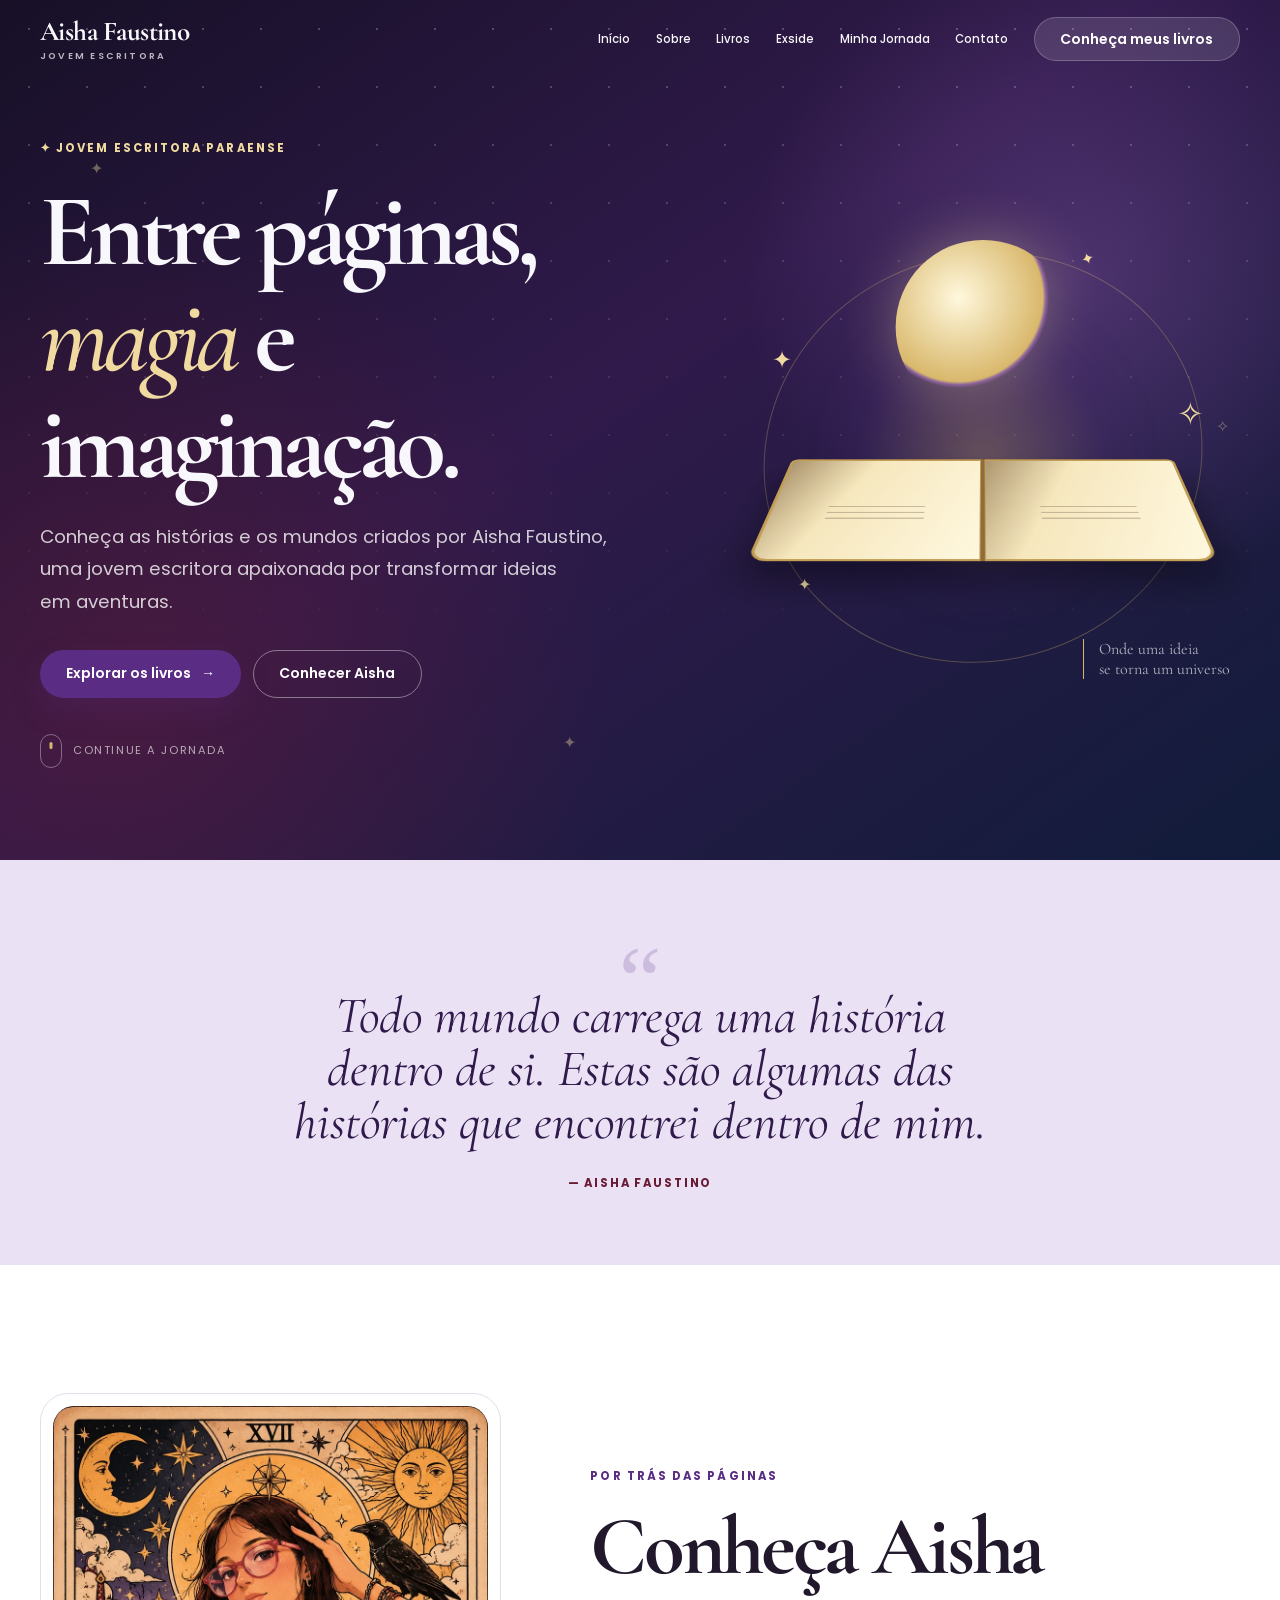
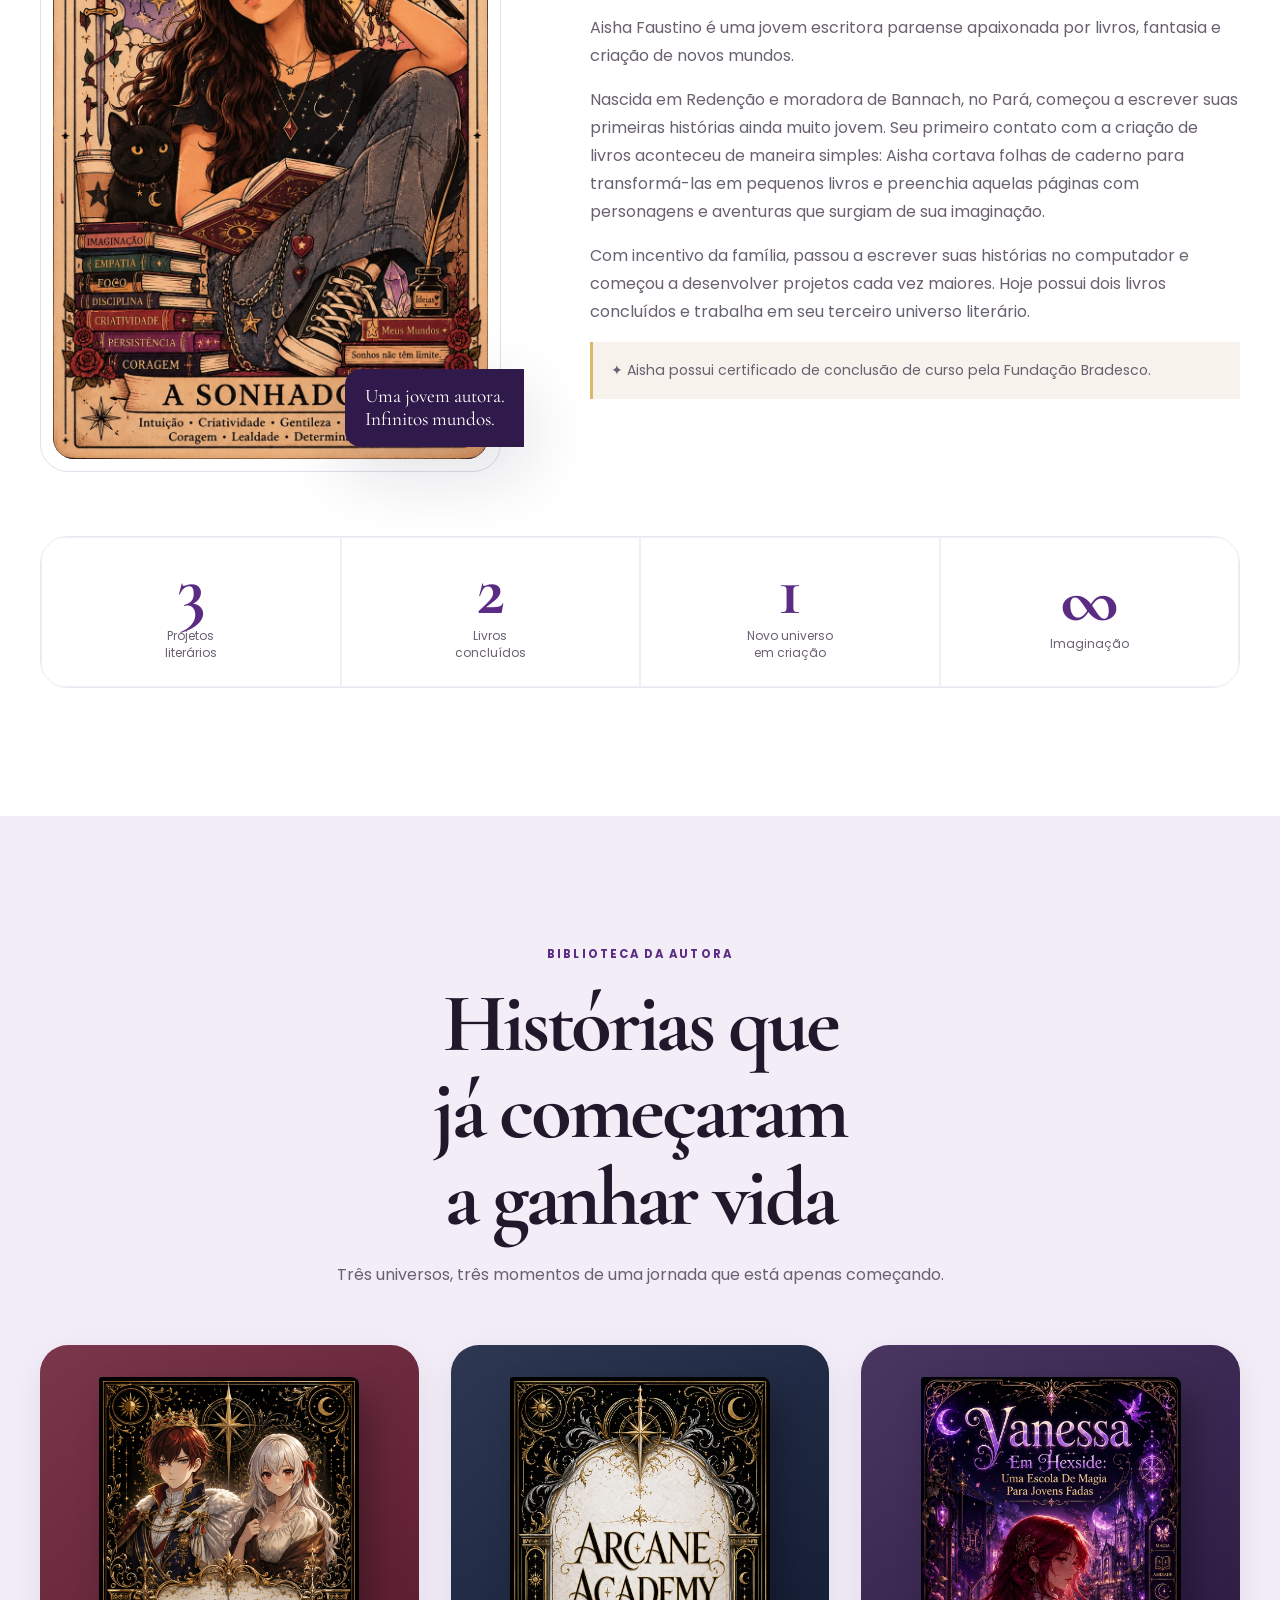
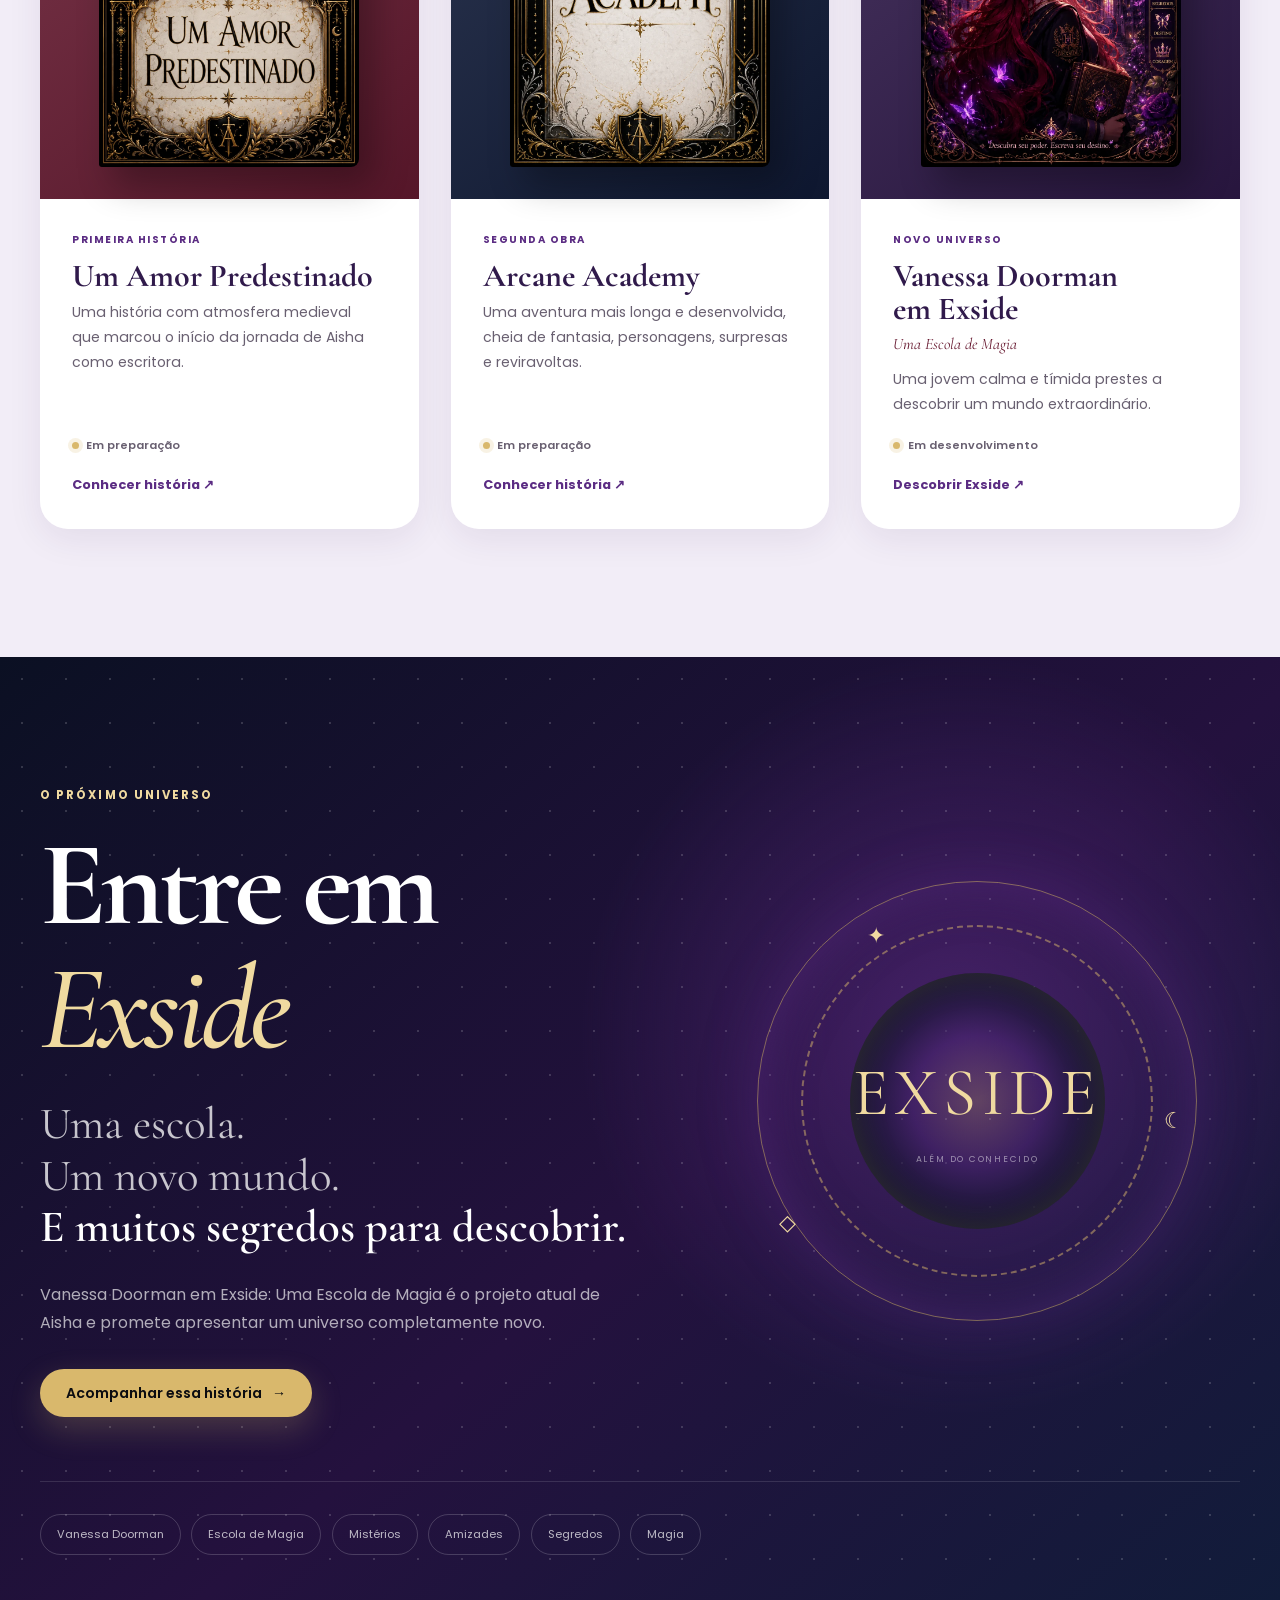
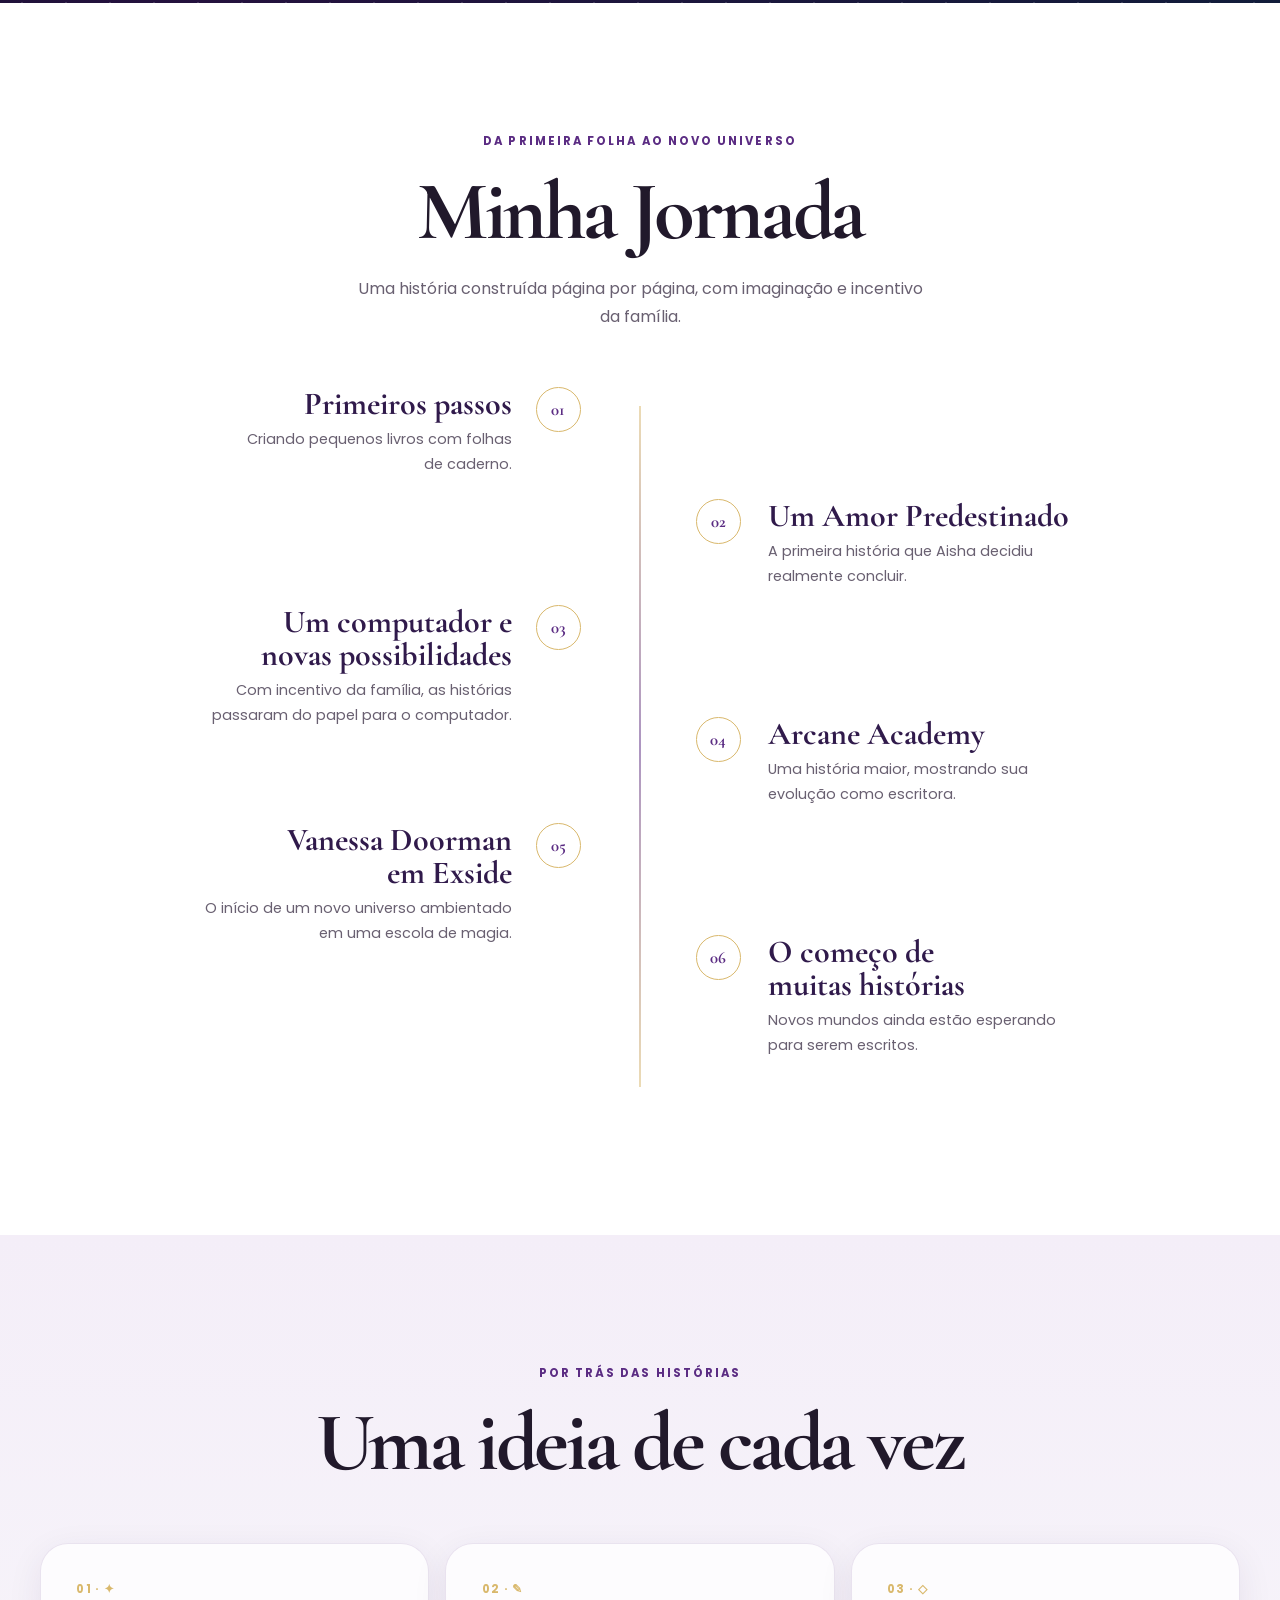
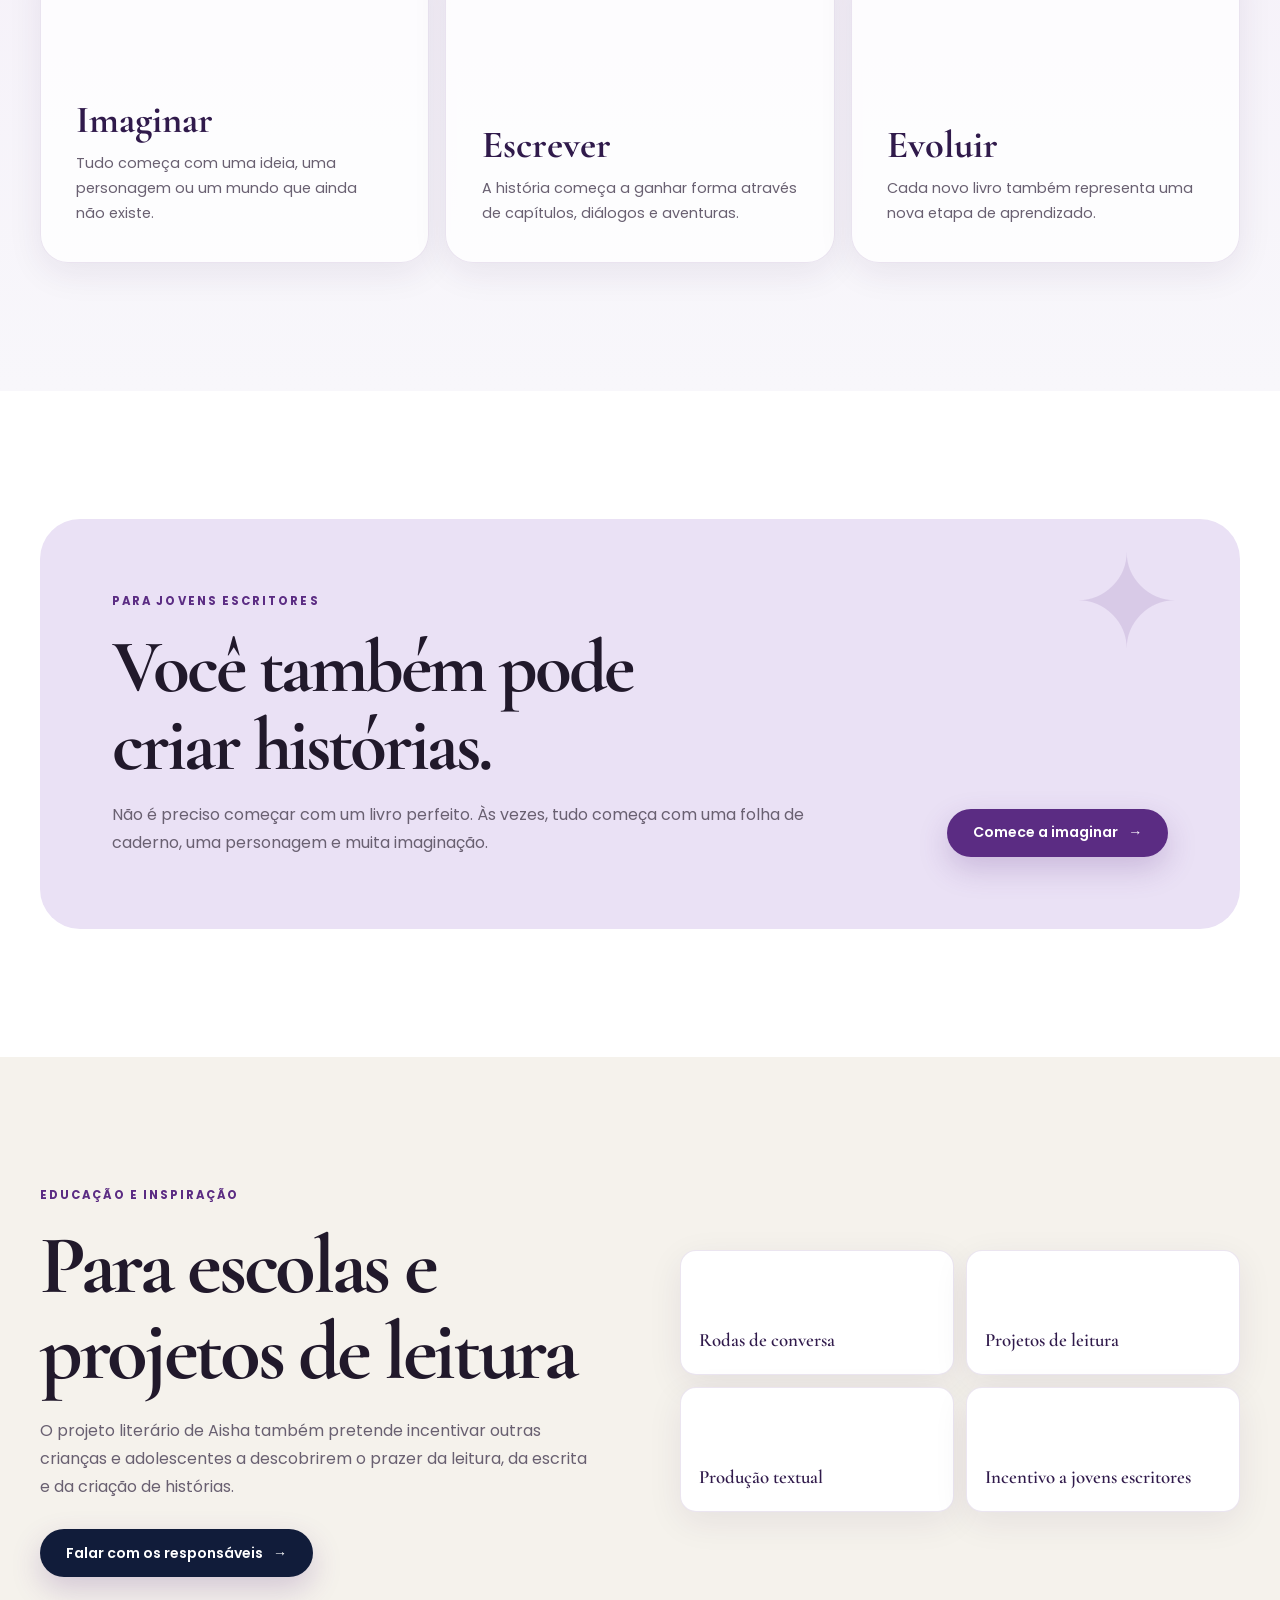
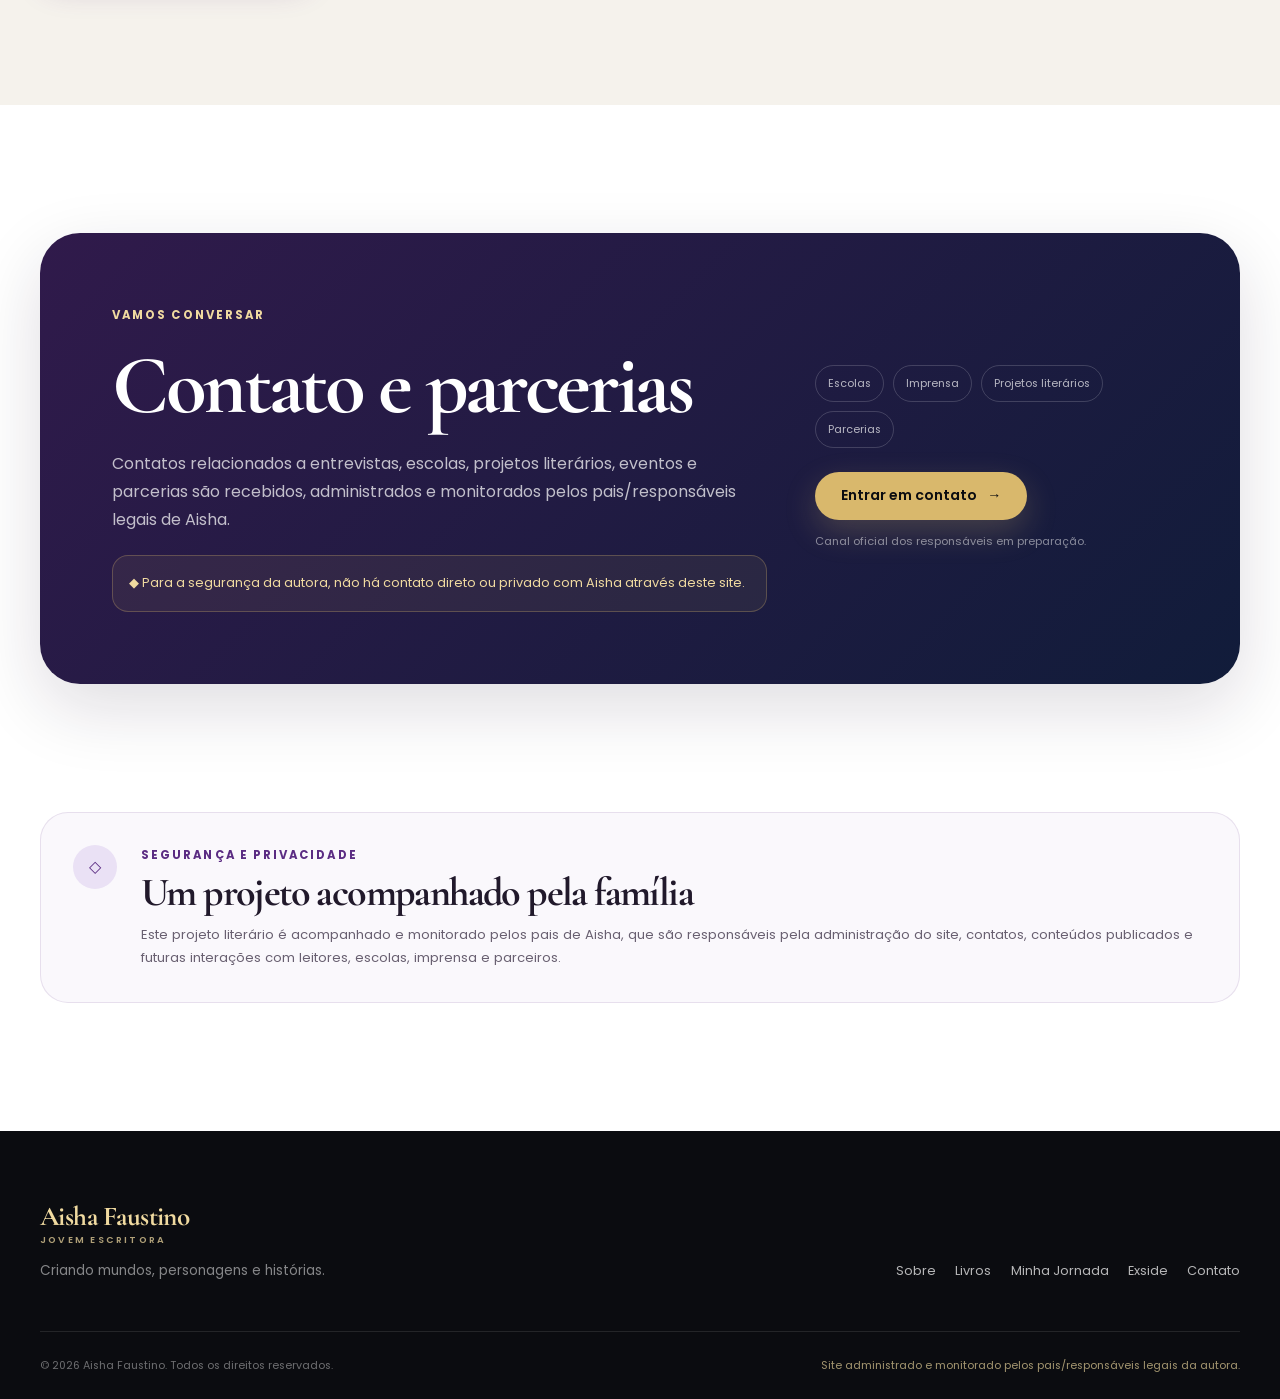
==== index.html @ cf1069e5 "site da Aisha" ====
<!doctype html>
<html lang="pt-BR">
<head>
  <meta charset="utf-8">
  <meta name="viewport" content="width=device-width, initial-scale=1">
  <title>Aisha Faustino | Jovem Escritora</title>
  <meta name="description" content="Conheça Aisha Faustino, jovem escritora paraense apaixonada por fantasia, literatura e criação de novos mundos.">
  <meta name="author" content="Aisha Faustino">
  <meta name="robots" content="index, follow">
  <meta name="theme-color" content="#301A4B">
  <link rel="icon" href="assets/icons/favicon.svg" type="image/svg+xml">
  <meta property="og:type" content="website">
  <meta property="og:locale" content="pt_BR">
  <meta property="og:title" content="Aisha Faustino | Jovem Escritora">
  <meta property="og:description" content="Entre páginas, magia e imaginação. Conheça os mundos criados por Aisha Faustino.">
  <!-- TODO: adicionar og:url, og:image e canonical após definir o domínio oficial. -->
  <meta name="twitter:card" content="summary_large_image">
  <meta name="twitter:title" content="Aisha Faustino | Jovem Escritora">
  <meta name="twitter:description" content="Entre páginas, magia e imaginação.">
  <link rel="manifest" href="manifest.webmanifest">
  <link rel="preconnect" href="https://fonts.googleapis.com">
  <link rel="preconnect" href="https://fonts.gstatic.com" crossorigin>
  <link href="https://fonts.googleapis.com/css2?family=Cormorant+Garamond:wght@500;600;700&family=Poppins:wght@400;500;600;700&display=swap" rel="stylesheet">
  <link rel="stylesheet" href="assets/css/reset.css">
  <link rel="stylesheet" href="assets/css/variables.css">
  <link rel="stylesheet" href="assets/css/main.css">
  <link rel="stylesheet" href="assets/css/animations.css">
  <link rel="stylesheet" href="assets/css/responsive.css">
  <script src="assets/js/navigation.js" defer></script>
  <script src="assets/js/animations.js" defer></script>
  <script src="assets/js/modal.js" defer></script>
  <script src="assets/js/main.js" defer></script>
</head>
<body>
  <a class="skip-link" href="#conteudo">Pular para o conteúdo</a>

  <header class="site-header" data-header>
    <div class="container site-header__inner">
      <a class="brand" href="#inicio" aria-label="Aisha Faustino — página inicial">
        <span class="brand__name">Aisha Faustino</span>
        <span class="brand__role">Jovem Escritora</span>
      </a>

      <button class="menu-toggle" type="button" aria-label="Abrir menu" aria-expanded="false" aria-controls="menu-principal" data-menu-toggle>
        <span></span><span></span><span></span>
      </button>

      <nav class="site-nav" id="menu-principal" aria-label="Navegação principal" data-nav>
        <a href="#inicio">Início</a>
        <a href="#sobre">Sobre</a>
        <a href="#livros">Livros</a>
        <a href="#exside">Exside</a>
        <a href="#jornada">Minha Jornada</a>
        <a href="#contato">Contato</a>
        <a class="button button--small" href="#livros">Conheça meus livros</a>
      </nav>
    </div>
  </header>

  <main id="conteudo">
    <section class="hero" id="inicio" aria-labelledby="hero-title">
      <div class="hero__decor" aria-hidden="true">
        <span class="spark spark--1">✦</span><span class="spark spark--2">✧</span><span class="spark spark--3">✦</span>
      </div>
      <div class="container hero__grid">
        <div class="hero__content reveal">
          <p class="eyebrow"><span aria-hidden="true">✦</span> Jovem Escritora Paraense</p>
          <h1 id="hero-title">Entre páginas,<br><em>magia</em> e imaginação.</h1>
          <p class="hero__lead">Conheça as histórias e os mundos criados por Aisha Faustino, uma jovem escritora apaixonada por transformar ideias em aventuras.</p>
          <div class="hero__actions">
            <a class="button" href="#livros">Explorar os livros <span aria-hidden="true">→</span></a>
            <a class="button button--ghost" href="#sobre">Conhecer Aisha</a>
          </div>
          <a class="scroll-cue" href="#citacao"><span aria-hidden="true"></span> Continue a jornada</a>
        </div>

        <div class="hero-art reveal" aria-label="Ilustração conceitual de um livro mágico aberto sob uma lua">
          <div class="hero-art__orbit" aria-hidden="true"></div>
          <div class="hero-art__moon" aria-hidden="true"></div>
          <div class="magic-book" aria-hidden="true">
            <div class="magic-book__page magic-book__page--left"><span></span><span></span><span></span></div>
            <div class="magic-book__spine"></div>
            <div class="magic-book__page magic-book__page--right"><span></span><span></span><span></span></div>
          </div>
          <span class="hero-art__star hero-art__star--1" aria-hidden="true">✦</span>
          <span class="hero-art__star hero-art__star--2" aria-hidden="true">✧</span>
          <span class="hero-art__star hero-art__star--3" aria-hidden="true">✦</span>
          <p class="hero-art__note">Onde uma ideia<br>se torna um universo</p>
        </div>
      </div>
    </section>

    <section class="quote-section" id="citacao" aria-label="Citação de Aisha Faustino">
      <div class="container quote reveal">
        <span class="quote__mark" aria-hidden="true">“</span>
        <blockquote>Todo mundo carrega uma história dentro de si. Estas são algumas das histórias que encontrei dentro de mim.</blockquote>
        <p>— Aisha Faustino</p>
      </div>
    </section>

    <section class="section about" id="sobre" aria-labelledby="about-title">
      <div class="container about__grid">
        <div class="about__visual reveal">
          <!-- Imagem artística fornecida pela família; substituir apenas por material oficial autorizado. -->
          <img src="assets/images/aisha-sonhadora.webp" width="900" height="1350" alt="Ilustração artística de Aisha lendo entre livros, estrelas e símbolos de imaginação" loading="lazy">
          <span class="about__caption">Uma jovem autora.<br>Infinitos mundos.</span>
        </div>
        <div class="about__content reveal">
          <p class="section-kicker">Por trás das páginas</p>
          <h2 id="about-title">Conheça Aisha</h2>
          <p>Aisha Faustino é uma jovem escritora paraense apaixonada por livros, fantasia e criação de novos mundos.</p>
          <p>Nascida em Redenção e moradora de Bannach, no Pará, começou a escrever suas primeiras histórias ainda muito jovem. Seu primeiro contato com a criação de livros aconteceu de maneira simples: Aisha cortava folhas de caderno para transformá-las em pequenos livros e preenchia aquelas páginas com personagens e aventuras que surgiam de sua imaginação.</p>
          <p>Com incentivo da família, passou a escrever suas histórias no computador e começou a desenvolver projetos cada vez maiores. Hoje possui dois livros concluídos e trabalha em seu terceiro universo literário.</p>
          <p class="certificate-note"><span aria-hidden="true">✦</span> Aisha possui certificado de conclusão de curso pela Fundação Bradesco.</p>
        </div>
      </div>
      <div class="container stats" aria-label="Números da trajetória de Aisha">
        <article class="stat reveal"><strong>3</strong><span>Projetos<br>literários</span></article>
        <article class="stat reveal"><strong>2</strong><span>Livros<br>concluídos</span></article>
        <article class="stat reveal"><strong>1</strong><span>Novo universo<br>em criação</span></article>
        <article class="stat reveal"><strong>∞</strong><span>Imaginação</span></article>
      </div>
    </section>

    <section class="section books" id="livros" aria-labelledby="books-title">
      <div class="container">
        <div class="section-heading reveal">
          <p class="section-kicker">Biblioteca da autora</p>
          <h2 id="books-title">Histórias que já começaram<br>a ganhar vida</h2>
          <p>Três universos, três momentos de uma jornada que está apenas começando.</p>
        </div>
        <div class="books__grid">
          <article class="book-card book-card--wine reveal">
            <button class="book-card__button" type="button" data-modal-open="book-01" aria-label="Conhecer Um Amor Predestinado">
              <div class="book-card__cover"><img src="assets/images/book-01.webp" width="900" height="1350" alt="Capa ilustrada em preto e dourado de Um Amor Predestinado" loading="lazy"></div>
              <div class="book-card__content">
                <span class="tag">Primeira história</span>
                <h3>Um Amor Predestinado</h3>
                <p>Uma história com atmosfera medieval que marcou o início da jornada de Aisha como escritora.</p>
                <span class="status"><i></i> Em preparação</span>
                <span class="text-link">Conhecer história <span aria-hidden="true">↗</span></span>
              </div>
            </button>
          </article>

          <article class="book-card book-card--navy reveal">
            <button class="book-card__button" type="button" data-modal-open="book-02" aria-label="Conhecer Arcane Academy">
              <div class="book-card__cover"><img src="assets/images/book-02.webp" width="899" height="1350" alt="Capa ornamentada em preto, branco e dourado de Arcane Academy" loading="lazy"></div>
              <div class="book-card__content">
                <span class="tag">Segunda obra</span>
                <h3>Arcane Academy</h3>
                <p>Uma aventura mais longa e desenvolvida, cheia de fantasia, personagens, surpresas e reviravoltas.</p>
                <span class="status"><i></i> Em preparação</span>
                <span class="text-link">Conhecer história <span aria-hidden="true">↗</span></span>
              </div>
            </button>
          </article>

          <article class="book-card book-card--purple reveal">
            <button class="book-card__button" type="button" data-modal-open="book-03" aria-label="Descobrir Vanessa Doorman em Exside">
              <div class="book-card__cover"><img src="assets/images/book-03.webp" width="900" height="1350" alt="Arte conceitual roxa e dourada do universo de Vanessa em Exside" loading="lazy"></div>
              <div class="book-card__content">
                <span class="tag">Novo universo</span>
                <h3>Vanessa Doorman em Exside</h3>
                <small>Uma Escola de Magia</small>
                <p>Uma jovem calma e tímida prestes a descobrir um mundo extraordinário.</p>
                <span class="status"><i></i> Em desenvolvimento</span>
                <span class="text-link">Descobrir Exside <span aria-hidden="true">↗</span></span>
              </div>
            </button>
          </article>
        </div>
      </div>
    </section>

    <section class="exside" id="exside" aria-labelledby="exside-title">
      <div class="exside__stars" aria-hidden="true"></div>
      <div class="container exside__grid">
        <div class="exside__content reveal">
          <p class="section-kicker section-kicker--light">O próximo universo</p>
          <h2 id="exside-title">Entre em <em>Exside</em></h2>
          <p class="exside__statement">Uma escola.<br>Um novo mundo.<br><strong>E muitos segredos para descobrir.</strong></p>
          <p>Vanessa Doorman em Exside: Uma Escola de Magia é o projeto atual de Aisha e promete apresentar um universo completamente novo.</p>
          <button class="button button--gold" type="button" data-modal-open="exside">Acompanhar essa história <span aria-hidden="true">→</span></button>
        </div>
        <div class="exside__portal reveal" aria-hidden="true">
          <div class="portal-ring portal-ring--outer"></div>
          <div class="portal-ring portal-ring--middle"></div>
          <div class="portal-core"><span>EXSIDE</span><small>além do conhecido</small></div>
          <span class="portal-symbol portal-symbol--1">✦</span><span class="portal-symbol portal-symbol--2">☾</span><span class="portal-symbol portal-symbol--3">◇</span>
        </div>
      </div>
      <div class="container exside__traits" aria-label="Elementos do universo Exside">
        <span>Vanessa Doorman</span><span>Escola de Magia</span><span>Mistérios</span><span>Amizades</span><span>Segredos</span><span>Magia</span>
      </div>
    </section>

    <section class="section journey" id="jornada" aria-labelledby="journey-title">
      <div class="container">
        <div class="section-heading reveal">
          <p class="section-kicker">Da primeira folha ao novo universo</p>
          <h2 id="journey-title">Minha Jornada</h2>
          <p>Uma história construída página por página, com imaginação e incentivo da família.</p>
        </div>
        <ol class="timeline">
          <li class="timeline__item reveal"><span class="timeline__number">01</span><div><h3>Primeiros passos</h3><p>Criando pequenos livros com folhas de caderno.</p></div></li>
          <li class="timeline__item reveal"><span class="timeline__number">02</span><div><h3>Um Amor Predestinado</h3><p>A primeira história que Aisha decidiu realmente concluir.</p></div></li>
          <li class="timeline__item reveal"><span class="timeline__number">03</span><div><h3>Um computador e novas possibilidades</h3><p>Com incentivo da família, as histórias passaram do papel para o computador.</p></div></li>
          <li class="timeline__item reveal"><span class="timeline__number">04</span><div><h3>Arcane Academy</h3><p>Uma história maior, mostrando sua evolução como escritora.</p></div></li>
          <li class="timeline__item reveal"><span class="timeline__number">05</span><div><h3>Vanessa Doorman em Exside</h3><p>O início de um novo universo ambientado em uma escola de magia.</p></div></li>
          <li class="timeline__item reveal"><span class="timeline__number">06</span><div><h3>O começo de muitas histórias</h3><p>Novos mundos ainda estão esperando para serem escritos.</p></div></li>
        </ol>
      </div>
    </section>

    <section class="section process" aria-labelledby="process-title">
      <div class="container">
        <div class="section-heading reveal"><p class="section-kicker">Por trás das histórias</p><h2 id="process-title">Uma ideia de cada vez</h2></div>
        <div class="process__grid">
          <article class="process-card reveal"><span aria-hidden="true">01 · ✦</span><h3>Imaginar</h3><p>Tudo começa com uma ideia, uma personagem ou um mundo que ainda não existe.</p></article>
          <article class="process-card reveal"><span aria-hidden="true">02 · ✎</span><h3>Escrever</h3><p>A história começa a ganhar forma através de capítulos, diálogos e aventuras.</p></article>
          <article class="process-card reveal"><span aria-hidden="true">03 · ◇</span><h3>Evoluir</h3><p>Cada novo livro também representa uma nova etapa de aprendizado.</p></article>
        </div>
      </div>
    </section>

    <section class="section young-writers" aria-labelledby="writers-title">
      <div class="container young-writers__panel reveal">
        <div><p class="section-kicker">Para jovens escritores</p><h2 id="writers-title">Você também pode criar histórias.</h2><p>Não é preciso começar com um livro perfeito. Às vezes, tudo começa com uma folha de caderno, uma personagem e muita imaginação.</p></div>
        <button class="button" type="button" data-modal-open="writing">Comece a imaginar <span aria-hidden="true">→</span></button>
      </div>
    </section>

    <section class="section schools" aria-labelledby="schools-title">
      <div class="container schools__grid">
        <div class="schools__content reveal">
          <p class="section-kicker">Educação e inspiração</p>
          <h2 id="schools-title">Para escolas e projetos de leitura</h2>
          <p>O projeto literário de Aisha também pretende incentivar outras crianças e adolescentes a descobrirem o prazer da leitura, da escrita e da criação de histórias.</p>
          <a class="button button--dark" href="#contato">Falar com os responsáveis <span aria-hidden="true">→</span></a>
        </div>
        <div class="schools__cards reveal">
          <span>Rodas de conversa</span><span>Projetos de leitura</span><span>Produção textual</span><span>Incentivo a jovens escritores</span>
        </div>
      </div>
    </section>

    <section class="section contact" id="contato" aria-labelledby="contact-title">
      <div class="container contact__panel reveal">
        <div class="contact__intro">
          <p class="section-kicker section-kicker--light">Vamos conversar</p>
          <h2 id="contact-title">Contato e parcerias</h2>
          <p>Contatos relacionados a entrevistas, escolas, projetos literários, eventos e parcerias são recebidos, administrados e monitorados pelos pais/responsáveis legais de Aisha.</p>
          <p class="safety-note"><span aria-hidden="true">◆</span> Para a segurança da autora, não há contato direto ou privado com Aisha através deste site.</p>
        </div>
        <div class="contact__actions">
          <div class="contact__types" aria-label="Tipos de contato"><span>Escolas</span><span>Imprensa</span><span>Projetos literários</span><span>Parcerias</span></div>
          <!-- TODO: inserir contato oficial dos responsáveis. -->
          <button class="button button--gold" type="button" data-modal-open="contact">Entrar em contato <span aria-hidden="true">→</span></button>
          <small>Canal oficial dos responsáveis em preparação.</small>
        </div>
      </div>
    </section>

    <section class="parental-notice" aria-labelledby="privacy-title">
      <div class="container parental-notice__inner reveal">
        <span class="parental-notice__icon" aria-hidden="true">◇</span>
        <div><p class="section-kicker">Segurança e privacidade</p><h2 id="privacy-title">Um projeto acompanhado pela família</h2><p>Este projeto literário é acompanhado e monitorado pelos pais de Aisha, que são responsáveis pela administração do site, contatos, conteúdos publicados e futuras interações com leitores, escolas, imprensa e parceiros.</p></div>
      </div>
    </section>
  </main>

  <footer class="site-footer">
    <div class="container site-footer__top">
      <div><a class="brand brand--footer" href="#inicio"><span class="brand__name">Aisha Faustino</span><span class="brand__role">Jovem Escritora</span></a><p>Criando mundos, personagens e histórias.</p></div>
      <nav aria-label="Navegação do rodapé"><a href="#sobre">Sobre</a><a href="#livros">Livros</a><a href="#jornada">Minha Jornada</a><a href="#exside">Exside</a><a href="#contato">Contato</a></nav>
    </div>
    <div class="container site-footer__bottom">
      <p>© 2026 Aisha Faustino. Todos os direitos reservados.</p>
      <p class="site-footer__guardian">Site administrado e monitorado pelos pais/responsáveis legais da autora.</p>
    </div>
  </footer>

  <button class="back-to-top" type="button" aria-label="Voltar ao topo" data-back-to-top>↑</button>

  <div class="modal" data-modal hidden>
    <div class="modal__overlay" data-modal-close></div>
    <div class="modal__dialog" role="dialog" aria-modal="true" aria-labelledby="modal-title" tabindex="-1">
      <button class="modal__close" type="button" aria-label="Fechar janela" data-modal-close>×</button>
      <div class="modal__content" data-modal-content></div>
    </div>
  </div>

  <noscript><div class="noscript">O conteúdo permanece disponível, mas o menu móvel e as janelas interativas precisam de JavaScript.</div></noscript>
</body>
</html>
---- assets/css/variables.css ----
:root {
  --color-purple: #5b2c83;
  --color-purple-dark: #301a4b;
  --color-wine: #681b32;
  --color-navy: #111c3a;
  --color-black: #0b0c10;
  --color-lavender: #eae1f5;
  --color-white: #f8f7fb;
  --color-gold: #d9b86c;
  --color-gold-light: #f0daa0;
  --color-ink: #21192b;
  --color-muted: #696071;
  --color-surface: #ffffff;
  --font-heading: "Cormorant Garamond", Georgia, serif;
  --font-body: "Poppins", Arial, sans-serif;
  --container: 1200px;
  --radius-sm: 8px;
  --radius-md: 16px;
  --radius-lg: 28px;
  --radius-xl: 40px;
  --radius-pill: 999px;
  --shadow-sm: 0 10px 35px rgba(48, 26, 75, .08);
  --shadow-md: 0 24px 70px rgba(27, 16, 43, .14);
  --shadow-glow: 0 0 45px rgba(217, 184, 108, .22);
  --transition: 220ms ease;
  --section-space: clamp(5rem, 10vw, 8.5rem);
}
---- assets/css/main.css ----
body {
  background: var(--color-white);
  color: var(--color-ink);
  font-family: var(--font-body);
  font-size: 1rem;
  line-height: 1.75;
  text-rendering: optimizeLegibility;
}

body.menu-open,
body.modal-open { overflow: hidden; }

h1, h2, h3, blockquote {
  font-family: var(--font-heading);
  line-height: 1.04;
  text-wrap: balance;
}

h2 { font-size: clamp(2.7rem, 8vw, 5.2rem); letter-spacing: -.04em; }
h3 { font-size: clamp(1.55rem, 4vw, 2rem); }
p { text-wrap: pretty; }

.container { width: min(calc(100% - 40px), var(--container)); margin-inline: auto; }
.section { padding-block: var(--section-space); }

.skip-link {
  position: fixed;
  z-index: 999;
  top: .75rem;
  left: .75rem;
  padding: .75rem 1rem;
  border-radius: var(--radius-sm);
  background: var(--color-gold-light);
  color: var(--color-black);
  font-weight: 700;
  transform: translateY(-180%);
}
.skip-link:focus { transform: translateY(0); }

:focus-visible { outline: 3px solid var(--color-gold); outline-offset: 4px; }

.site-header {
  position: fixed;
  z-index: 100;
  top: 0;
  left: 0;
  width: 100%;
  color: var(--color-white);
  transition: background var(--transition), box-shadow var(--transition), color var(--transition);
}
.site-header.is-scrolled { background: rgba(248, 247, 251, .94); color: var(--color-ink); box-shadow: 0 8px 32px rgba(31, 20, 48, .08); backdrop-filter: blur(14px); }
.site-header__inner { min-height: 78px; display: flex; align-items: center; justify-content: space-between; gap: 1rem; }

.brand { display: inline-flex; flex-direction: column; line-height: 1; }
.brand__name { font-family: var(--font-heading); font-size: 1.7rem; font-weight: 700; letter-spacing: -.02em; }
.brand__role { margin-top: .32rem; font-size: .58rem; font-weight: 600; letter-spacing: .24em; text-transform: uppercase; opacity: .72; }

.menu-toggle { position: relative; z-index: 102; width: 46px; height: 46px; padding: 12px; border-radius: 50%; background: rgba(255,255,255,.12); color: currentColor; cursor: pointer; }
.menu-toggle span { display: block; width: 100%; height: 2px; margin: 5px 0; background: currentColor; transition: transform var(--transition), opacity var(--transition); }
.menu-toggle[aria-expanded="true"] span:nth-child(1) { transform: translateY(7px) rotate(45deg); }
.menu-toggle[aria-expanded="true"] span:nth-child(2) { opacity: 0; }
.menu-toggle[aria-expanded="true"] span:nth-child(3) { transform: translateY(-7px) rotate(-45deg); }

.site-nav {
  position: fixed;
  inset: 0;
  z-index: 101;
  display: flex;
  flex-direction: column;
  align-items: center;
  justify-content: center;
  gap: 1.35rem;
  padding: 5rem 1.5rem;
  background: linear-gradient(145deg, var(--color-purple-dark), var(--color-navy));
  color: var(--color-white);
  visibility: hidden;
  opacity: 0;
  transform: translateY(-1rem);
  transition: opacity var(--transition), transform var(--transition), visibility var(--transition);
}
.site-nav.is-open { visibility: visible; opacity: 1; transform: translateY(0); }
.site-nav > a:not(.button) { font-family: var(--font-heading); font-size: 2rem; font-weight: 600; }

.button {
  min-height: 48px;
  display: inline-flex;
  align-items: center;
  justify-content: center;
  gap: .65rem;
  padding: .85rem 1.35rem;
  border-radius: var(--radius-pill);
  background: var(--color-purple);
  color: #fff;
  font-size: .88rem;
  font-weight: 600;
  line-height: 1.2;
  cursor: pointer;
  box-shadow: 0 12px 30px rgba(91,44,131,.22);
  transition: transform var(--transition), background var(--transition), box-shadow var(--transition);
}
.button:hover { transform: translateY(-2px); background: #6d3895; box-shadow: 0 16px 38px rgba(91,44,131,.3); }
.button--small { min-height: 44px; padding: .7rem 1.1rem; }
.button--ghost { background: transparent; border: 1px solid rgba(255,255,255,.4); box-shadow: none; }
.button--ghost:hover { background: rgba(255,255,255,.1); }
.button--gold { background: var(--color-gold); color: var(--color-black); box-shadow: 0 12px 32px rgba(217,184,108,.23); }
.button--gold:hover { background: var(--color-gold-light); }
.button--dark { background: var(--color-navy); }

.eyebrow, .section-kicker { color: var(--color-purple); font-size: .72rem; font-weight: 700; letter-spacing: .18em; text-transform: uppercase; }
.section-kicker { margin-bottom: 1.1rem; }
.section-kicker--light { color: var(--color-gold-light); }

.hero {
  position: relative;
  min-height: 760px;
  display: grid;
  align-items: center;
  padding: 8.5rem 0 5rem;
  overflow: hidden;
  background:
    radial-gradient(circle at 84% 32%, rgba(137, 91, 174, .38), transparent 27%),
    radial-gradient(circle at 10% 80%, rgba(104, 27, 50, .42), transparent 36%),
    linear-gradient(145deg, #171027 0%, var(--color-purple-dark) 46%, var(--color-navy) 100%);
  color: var(--color-white);
}
.hero::after { content: ""; position: absolute; inset: 0; pointer-events: none; opacity: .24; background-image: radial-gradient(circle, #fff 1px, transparent 1px); background-size: 58px 58px; mask-image: linear-gradient(to bottom, #000, transparent 80%); }
.hero__grid { position: relative; z-index: 2; display: grid; gap: 2.5rem; }
.hero__content { max-width: 680px; }
.hero .eyebrow { color: var(--color-gold-light); margin-bottom: 1.25rem; }
.hero h1 { font-size: clamp(3.8rem, 13vw, 6.2rem); letter-spacing: -.055em; }
.hero h1 em { color: var(--color-gold-light); font-weight: 500; }
.hero__lead { max-width: 590px; margin-top: 1.5rem; color: rgba(255,255,255,.78); font-size: clamp(1rem, 2vw, 1.15rem); }
.hero__actions { display: flex; flex-direction: column; align-items: stretch; gap: .75rem; margin-top: 2rem; }
.scroll-cue { display: inline-flex; align-items: center; gap: .7rem; margin-top: 2.25rem; color: rgba(255,255,255,.62); font-size: .7rem; letter-spacing: .14em; text-transform: uppercase; }
.scroll-cue span { width: 22px; height: 34px; border: 1px solid rgba(255,255,255,.35); border-radius: 20px; position: relative; }
.scroll-cue span::after { content: ""; position: absolute; left: 50%; top: 7px; width: 3px; height: 7px; border-radius: 4px; background: var(--color-gold); transform: translateX(-50%); }

.hero-art { position: relative; width: min(88%, 360px); aspect-ratio: 1 / .92; margin-inline: auto; isolation: isolate; }
.hero-art::before { content: ""; position: absolute; inset: 15%; border-radius: 50%; background: radial-gradient(circle, rgba(217,184,108,.3), rgba(91,44,131,.08) 50%, transparent 70%); filter: blur(8px); }
.hero-art__orbit { position: absolute; inset: 7%; border: 1px solid rgba(217,184,108,.3); border-radius: 50%; transform: rotate(-18deg); }
.hero-art__orbit::after { content: "✦"; position: absolute; top: 8%; right: 12%; color: var(--color-gold-light); }
.hero-art__moon { position: absolute; top: 4%; left: 50%; width: 34%; aspect-ratio: 1; border-radius: 50%; transform: translateX(-50%); background: radial-gradient(circle at 36% 33%, #fff8dd, var(--color-gold) 52%, #8b629c 54%, transparent 56%); filter: drop-shadow(0 0 28px rgba(240,218,160,.35)); }
.magic-book { position: absolute; z-index: 2; left: 50%; bottom: 21%; width: 83%; height: 38%; display: flex; transform: translateX(-50%) perspective(700px) rotateX(56deg); filter: drop-shadow(0 30px 22px rgba(0,0,0,.38)); }
.magic-book__page { position: relative; width: 50%; padding: 19% 10%; background: linear-gradient(110deg, #ad966f, #f6e7bd 35%, #fff8df); border: 3px solid #c39e54; }
.magic-book__page--left { border-radius: 8px 2px 2px 18px; transform: rotateY(-8deg); transform-origin: right; }
.magic-book__page--right { border-radius: 2px 8px 18px 2px; transform: rotateY(8deg); transform-origin: left; }
.magic-book__page span { display: block; width: 80%; height: 2px; margin: 8px auto; background: rgba(70,45,38,.27); }
.magic-book__spine { position: absolute; z-index: 4; left: calc(50% - 2px); width: 4px; height: 100%; background: #8e6c3b; }
.hero-art__star { position: absolute; color: var(--color-gold-light); }
.hero-art__star--1 { top: 25%; left: 9%; font-size: 1.5rem; }
.hero-art__star--2 { top: 35%; right: 7%; font-size: 2rem; }
.hero-art__star--3 { bottom: 20%; left: 14%; }
.hero-art__note { position: absolute; right: 2%; bottom: 3%; padding-left: .9rem; border-left: 1px solid var(--color-gold); color: rgba(255,255,255,.66); font-family: var(--font-heading); font-size: 1rem; line-height: 1.25; }
.spark { position: absolute; z-index: 1; color: var(--color-gold-light); opacity: .4; }
.spark--1 { top: 18%; left: 7%; }.spark--2 { top: 48%; right: 4%; }.spark--3 { bottom: 12%; left: 44%; }

.quote-section { padding: 4.5rem 0; background: var(--color-lavender); }
.quote { position: relative; text-align: center; max-width: 900px; }
.quote__mark { display: block; height: 3.6rem; color: var(--color-purple); font-family: Georgia, serif; font-size: 6rem; line-height: 1; opacity: .2; }
.quote blockquote { color: var(--color-purple-dark); font-size: clamp(1.8rem, 6vw, 3.2rem); font-style: italic; }
.quote p { margin-top: 1.5rem; color: var(--color-wine); font-size: .72rem; font-weight: 700; letter-spacing: .16em; text-transform: uppercase; }

.about { background: #fff; }
.about__grid { display: grid; gap: 3.5rem; align-items: center; }
.about__visual { position: relative; width: min(100%, 530px); margin-inline: auto; padding: .75rem; border: 1px solid rgba(91,44,131,.16); border-radius: var(--radius-lg); }
.about__visual img { width: 100%; border-radius: calc(var(--radius-lg) - 7px); }
.about__caption { position: absolute; right: -.7rem; bottom: 1.5rem; max-width: 180px; padding: 1rem 1.2rem; border-radius: var(--radius-md) 0 0 var(--radius-md); background: var(--color-purple-dark); color: white; font-family: var(--font-heading); font-size: 1.2rem; line-height: 1.2; box-shadow: var(--shadow-md); }
.about__content h2 { margin-bottom: 1.5rem; }
.about__content > p:not(.section-kicker) { margin-top: 1rem; color: var(--color-muted); }
.about__content .certificate-note { padding: 1rem 1.1rem; border-left: 3px solid var(--color-gold); background: #f7f3ec; color: var(--color-ink); font-size: .88rem; }
.stats { display: grid; grid-template-columns: repeat(2, 1fr); margin-top: 4rem; border: 1px solid rgba(91,44,131,.12); border-radius: var(--radius-lg); overflow: hidden; }
.stat { min-height: 150px; display: flex; flex-direction: column; align-items: center; justify-content: center; gap: .5rem; padding: 1rem; text-align: center; background: #fff; border: 1px solid rgba(91,44,131,.08); }
.stat strong { color: var(--color-purple); font-family: var(--font-heading); font-size: clamp(2.7rem, 9vw, 4.5rem); line-height: .8; }
.stat span { color: var(--color-muted); font-size: .75rem; line-height: 1.4; }

.books { background: #f2edf7; }
.section-heading { max-width: 760px; margin: 0 auto 3.5rem; text-align: center; }
.section-heading h2 { margin-bottom: 1.25rem; }
.section-heading > p:last-child { max-width: 620px; margin-inline: auto; color: var(--color-muted); }
.books__grid { display: grid; gap: 1.5rem; }
.book-card { border-radius: var(--radius-lg); overflow: hidden; box-shadow: var(--shadow-sm); transition: transform var(--transition), box-shadow var(--transition); }
.book-card:hover { transform: translateY(-6px); box-shadow: var(--shadow-md); }
.book-card__button { width: 100%; height: 100%; display: flex; flex-direction: column; padding: 0; background: #fff; color: inherit; text-align: left; cursor: pointer; }
.book-card__cover { padding: 1.6rem 2.5rem; background: linear-gradient(145deg, rgba(255,255,255,.12), rgba(0,0,0,.18)); }
.book-card--wine .book-card__cover { background-color: var(--color-wine); }
.book-card--navy .book-card__cover { background-color: var(--color-navy); }
.book-card--purple .book-card__cover { background-color: var(--color-purple-dark); }
.book-card__cover img { width: min(100%, 260px); margin-inline: auto; aspect-ratio: 2 / 3; object-fit: cover; border-radius: 3px 8px 8px 3px; box-shadow: 14px 18px 35px rgba(0,0,0,.3); transition: transform var(--transition); }
.book-card:hover .book-card__cover img { transform: rotate(-1.5deg) scale(1.02); }
.book-card__content { flex: 1; display: flex; flex-direction: column; align-items: flex-start; padding: 1.5rem; }
.tag { color: var(--color-purple); font-size: .63rem; font-weight: 700; letter-spacing: .15em; text-transform: uppercase; }
.book-card h3 { margin: .65rem 0 .5rem; color: var(--color-purple-dark); }
.book-card small { display: block; margin: -.25rem 0 .6rem; color: var(--color-wine); font-family: var(--font-heading); font-size: 1rem; font-style: italic; }
.book-card p { margin-bottom: 1.2rem; color: var(--color-muted); font-size: .88rem; }
.status { display: flex; align-items: center; gap: .45rem; margin-top: auto; color: var(--color-muted); font-size: .7rem; font-weight: 600; }
.status i { width: 7px; height: 7px; border-radius: 50%; background: var(--color-gold); box-shadow: 0 0 0 4px rgba(217,184,108,.18); }
.text-link { margin-top: 1.2rem; color: var(--color-purple); font-size: .8rem; font-weight: 700; }

.exside { position: relative; padding: var(--section-space) 0 3rem; overflow: hidden; background: radial-gradient(circle at 75% 40%, rgba(91,44,131,.6), transparent 34%), linear-gradient(140deg, #0b1023, #24113e 55%, #111c3a); color: #fff; }
.exside::before { content: ""; position: absolute; inset: 0; opacity: .16; background-image: radial-gradient(circle, #fff 1px, transparent 1px); background-size: 44px 44px; }
.exside__grid { position: relative; z-index: 1; display: grid; align-items: center; gap: 4rem; }
.exside h2 { font-size: clamp(4rem, 15vw, 7.5rem); }
.exside h2 em { color: var(--color-gold-light); font-weight: 500; }
.exside__statement { margin: 1.7rem 0; color: rgba(255,255,255,.76); font-family: var(--font-heading); font-size: clamp(1.7rem, 5vw, 2.8rem); line-height: 1.15; }
.exside__statement strong { color: white; font-weight: 600; }
.exside__content > p:not(.section-kicker, .exside__statement) { max-width: 600px; margin-bottom: 2rem; color: rgba(255,255,255,.66); }
.exside__portal { position: relative; width: min(88vw, 440px); aspect-ratio: 1; margin-inline: auto; }
.portal-ring { position: absolute; border-radius: 50%; border: 1px solid rgba(217,184,108,.5); }
.portal-ring--outer { inset: 0; box-shadow: inset 0 0 50px rgba(91,44,131,.5), 0 0 60px rgba(91,44,131,.3); }
.portal-ring--middle { inset: 10%; border-width: 2px; border-style: dashed; }
.portal-core { position: absolute; inset: 21%; display: flex; flex-direction: column; align-items: center; justify-content: center; border-radius: 50%; background: radial-gradient(circle, rgba(217,184,108,.23), rgba(72,37,113,.36), rgba(11,16,35,.9) 72%); box-shadow: inset 0 0 35px rgba(217,184,108,.2); text-align: center; }
.portal-core span { color: var(--color-gold-light); font-family: var(--font-heading); font-size: clamp(2.2rem, 10vw, 4.2rem); letter-spacing: .08em; }
.portal-core small { color: rgba(255,255,255,.5); font-size: .55rem; letter-spacing: .2em; text-transform: uppercase; }
.portal-symbol { position: absolute; color: var(--color-gold-light); font-size: 1.4rem; }
.portal-symbol--1 { top: 8%; left: 25%; }.portal-symbol--2 { right: 3%; top: 50%; }.portal-symbol--3 { left: 5%; bottom: 18%; }
.exside__traits { position: relative; z-index: 1; display: flex; gap: .65rem; margin-top: 4rem; padding-top: 2rem; overflow-x: auto; border-top: 1px solid rgba(255,255,255,.12); scrollbar-width: none; }
.exside__traits span { flex: 0 0 auto; padding: .6rem 1rem; border: 1px solid rgba(255,255,255,.18); border-radius: var(--radius-pill); color: rgba(255,255,255,.7); font-size: .7rem; }

.journey { background: #fff; }
.timeline { position: relative; max-width: 900px; margin-inline: auto; }
.timeline::before { content: ""; position: absolute; top: 1.2rem; bottom: 1.2rem; left: 1.4rem; width: 1px; background: linear-gradient(var(--color-gold), var(--color-purple), var(--color-gold)); }
.timeline__item { position: relative; display: grid; grid-template-columns: 3rem 1fr; gap: 1rem; padding: 0 0 2.7rem; }
.timeline__number { position: relative; z-index: 1; width: 2.8rem; height: 2.8rem; display: grid; place-items: center; border: 1px solid var(--color-gold); border-radius: 50%; background: #fff; color: var(--color-purple); font-family: var(--font-heading); font-size: 1.05rem; font-weight: 700; }
.timeline__item h3 { margin-bottom: .4rem; color: var(--color-purple-dark); }
.timeline__item p { color: var(--color-muted); font-size: .9rem; }

.process { background: linear-gradient(180deg, #f4eef8, var(--color-white)); }
.process__grid { display: grid; gap: 1rem; }
.process-card { min-height: 270px; display: flex; flex-direction: column; justify-content: flex-end; padding: 1.8rem; border: 1px solid rgba(91,44,131,.12); border-radius: var(--radius-lg); background: rgba(255,255,255,.76); box-shadow: var(--shadow-sm); }
.process-card > span { margin-bottom: auto; color: var(--color-gold); font-size: .72rem; font-weight: 700; letter-spacing: .12em; }
.process-card h3 { margin-bottom: .65rem; color: var(--color-purple-dark); font-size: 2.4rem; }
.process-card p { color: var(--color-muted); font-size: .9rem; }

.young-writers { background: #fff; }
.young-writers__panel { position: relative; display: grid; gap: 2rem; padding: clamp(2rem, 7vw, 4.5rem); overflow: hidden; border-radius: var(--radius-xl); background: var(--color-lavender); }
.young-writers__panel::after { content: "✦"; position: absolute; right: 5%; top: 5%; color: rgba(91,44,131,.12); font-size: 8rem; line-height: 1; }
.young-writers__panel > * { position: relative; z-index: 1; }
.young-writers h2 { max-width: 700px; margin-bottom: 1rem; font-size: clamp(2.6rem, 8vw, 4.7rem); }
.young-writers p:not(.section-kicker) { max-width: 720px; color: var(--color-muted); }

.schools { background: #f5f2ec; }
.schools__grid { display: grid; gap: 3rem; align-items: center; }
.schools h2 { margin-bottom: 1.3rem; }
.schools__content > p:not(.section-kicker) { margin-bottom: 1.8rem; color: var(--color-muted); }
.schools__cards { display: grid; grid-template-columns: repeat(2, 1fr); gap: .75rem; }
.schools__cards span { min-height: 125px; display: flex; align-items: flex-end; padding: 1.1rem; border: 1px solid rgba(91,44,131,.12); border-radius: var(--radius-md); background: #fff; color: var(--color-purple-dark); font-family: var(--font-heading); font-size: 1.18rem; font-weight: 600; box-shadow: var(--shadow-sm); }

.contact { background: #fff; }
.contact__panel { display: grid; gap: 3rem; padding: clamp(2rem, 7vw, 4.5rem); border-radius: var(--radius-xl); background: linear-gradient(135deg, var(--color-purple-dark), var(--color-navy)); color: #fff; box-shadow: var(--shadow-md); }
.contact h2 { margin-bottom: 1.25rem; }
.contact__intro > p:not(.section-kicker, .safety-note) { color: rgba(255,255,255,.72); }
.safety-note { margin-top: 1.35rem; padding: 1rem; border: 1px solid rgba(217,184,108,.28); border-radius: var(--radius-md); background: rgba(217,184,108,.08); color: var(--color-gold-light); font-size: .8rem; }
.contact__actions { display: flex; flex-direction: column; align-items: flex-start; justify-content: center; }
.contact__types { display: flex; flex-wrap: wrap; gap: .55rem; margin-bottom: 1.5rem; }
.contact__types span { padding: .5rem .75rem; border: 1px solid rgba(255,255,255,.17); border-radius: var(--radius-pill); color: rgba(255,255,255,.68); font-size: .68rem; }
.contact__actions small { display: block; margin-top: .8rem; color: rgba(255,255,255,.48); font-size: .7rem; }

.parental-notice { padding: 0 0 var(--section-space); background: #fff; }
.parental-notice__inner { display: grid; grid-template-columns: auto 1fr; gap: 1.2rem; align-items: start; padding: 1.5rem; border: 1px solid rgba(91,44,131,.12); border-radius: var(--radius-lg); background: #faf8fc; }
.parental-notice__icon { width: 44px; height: 44px; display: grid; place-items: center; border-radius: 50%; background: var(--color-lavender); color: var(--color-purple); }
.parental-notice .section-kicker { margin-bottom: .45rem; }
.parental-notice h2 { margin-bottom: .65rem; font-size: clamp(1.8rem, 4vw, 2.5rem); }
.parental-notice p:last-child { color: var(--color-muted); font-size: .82rem; }

.site-footer { padding: 4.5rem 0 1.5rem; background: var(--color-black); color: #fff; }
.brand--footer { color: var(--color-gold-light); }
.site-footer__top { display: grid; gap: 2.5rem; padding-bottom: 3rem; }
.site-footer__top p { margin-top: .9rem; color: rgba(255,255,255,.5); font-size: .85rem; }
.site-footer nav { display: flex; flex-wrap: wrap; gap: .8rem 1.2rem; color: rgba(255,255,255,.7); font-size: .8rem; }
.site-footer nav a:hover { color: var(--color-gold-light); }
.site-footer__bottom { display: grid; gap: .65rem; padding-top: 1.5rem; border-top: 1px solid rgba(255,255,255,.1); color: rgba(255,255,255,.4); font-size: .68rem; }
.site-footer__guardian { color: rgba(240,218,160,.66); }

.back-to-top { position: fixed; z-index: 90; right: 1rem; bottom: 1rem; width: 46px; height: 46px; border-radius: 50%; background: var(--color-purple); color: #fff; box-shadow: var(--shadow-md); cursor: pointer; opacity: 0; visibility: hidden; transform: translateY(10px); transition: all var(--transition); }
.back-to-top.is-visible { opacity: 1; visibility: visible; transform: translateY(0); }

.modal[hidden] { display: none; }
.modal { position: fixed; z-index: 300; inset: 0; display: grid; place-items: center; padding: 1rem; }
.modal__overlay { position: absolute; inset: 0; background: rgba(9,8,15,.78); backdrop-filter: blur(8px); }
.modal__dialog { position: relative; width: min(100%, 760px); max-height: min(88vh, 780px); overflow-y: auto; padding: clamp(1.5rem, 5vw, 3rem); border: 1px solid rgba(255,255,255,.14); border-radius: var(--radius-lg); background: #fff; box-shadow: 0 30px 90px rgba(0,0,0,.35); }
.modal__close { position: sticky; z-index: 2; top: 0; float: right; width: 44px; height: 44px; display: grid; place-items: center; margin: -1rem -1rem .5rem .5rem; border-radius: 50%; background: var(--color-lavender); color: var(--color-purple-dark); font-size: 1.7rem; line-height: 1; cursor: pointer; }
.modal__book { display: grid; gap: 1.5rem; align-items: start; }
.modal__book img { width: min(70%, 230px); margin-inline: auto; box-shadow: 12px 18px 35px rgba(0,0,0,.2); }
.modal h2 { clear: both; margin: .5rem 0 1rem; font-size: clamp(2.4rem, 8vw, 4rem); }
.modal h2 + .modal__subtitle { margin-top: -1rem; color: var(--color-wine); font-family: var(--font-heading); font-style: italic; }
.modal p { margin-top: .8rem; color: var(--color-muted); }
.modal__label { color: var(--color-purple); font-size: .68rem; font-weight: 700; letter-spacing: .14em; text-transform: uppercase; }
.modal__future { padding: 1rem; border-left: 3px solid var(--color-gold); background: #f8f4eb; font-size: .83rem; }
.writing-prompts { margin-top: 1.5rem; counter-reset: prompts; }
.writing-prompts li { counter-increment: prompts; position: relative; padding: 1rem 1rem 1rem 3.4rem; border-bottom: 1px solid rgba(91,44,131,.12); }
.writing-prompts li::before { content: counter(prompts, decimal-leading-zero); position: absolute; left: .5rem; color: var(--color-purple); font-family: var(--font-heading); font-size: 1.4rem; font-weight: 700; }
.noscript { position: fixed; z-index: 500; bottom: 0; left: 0; width: 100%; padding: .75rem; background: #fff3cd; color: #362b05; text-align: center; font-size: .8rem; }

.error-page { min-height: 100vh; display: grid; place-items: center; padding: 2rem; background: radial-gradient(circle at 50% 45%, rgba(91,44,131,.48), transparent 28%), linear-gradient(145deg, #171027, var(--color-navy)); color: #fff; text-align: center; }
.error-page__content { width: min(100%, 720px); }
.error-page__portal { width: min(68vw, 270px); aspect-ratio: 1; display: grid; place-items: center; margin: 0 auto 2rem; border: 1px solid rgba(217,184,108,.55); border-radius: 50%; box-shadow: inset 0 0 45px rgba(91,44,131,.48), 0 0 50px rgba(217,184,108,.1); }
.error-page__portal span { color: var(--color-gold-light); font-family: var(--font-heading); font-size: 5rem; }
.error-page .eyebrow { color: var(--color-gold-light); }
.error-page h1 { margin: 1rem 0; font-size: clamp(3rem, 10vw, 5.5rem); }
.error-page p:not(.eyebrow) { max-width: 560px; margin: 0 auto 2rem; color: rgba(255,255,255,.65); }
---- assets/css/animations.css ----
@keyframes float {
  0%, 100% { transform: translateY(0); }
  50% { transform: translateY(-10px); }
}
@keyframes pulse-glow {
  0%, 100% { opacity: .55; }
  50% { opacity: 1; }
}
@keyframes orbit {
  to { transform: rotate(342deg); }
}
@keyframes scroll-dot {
  0% { opacity: 0; transform: translate(-50%, 0); }
  40% { opacity: 1; }
  100% { opacity: 0; transform: translate(-50%, 10px); }
}

.hero-art { animation: float 6s ease-in-out infinite; }
.hero-art__star, .spark { animation: pulse-glow 3s ease-in-out infinite; }
.hero-art__star--2, .spark--2 { animation-delay: 1.2s; }
.portal-ring--middle { animation: orbit 26s linear infinite; }
.scroll-cue span::after { animation: scroll-dot 2s ease-in-out infinite; }

.reveal { opacity: 1; transform: none; }
.js .reveal { opacity: 0; transform: translateY(24px); transition: opacity 700ms ease, transform 700ms ease; }
.js .reveal.is-visible { opacity: 1; transform: translateY(0); }

@media (prefers-reduced-motion: reduce) {
  html { scroll-behavior: auto; }
  *, *::before, *::after { animation-duration: .01ms !important; animation-iteration-count: 1 !important; scroll-behavior: auto !important; transition-duration: .01ms !important; }
  .js .reveal { opacity: 1; transform: none; }
}
---- assets/css/responsive.css ----
@media (min-width: 480px) {
  .hero__actions { flex-direction: row; align-items: center; }
  .button { padding-inline: 1.6rem; }
}

@media (min-width: 700px) {
  .container { width: min(calc(100% - 64px), var(--container)); }
  .stats { grid-template-columns: repeat(4, 1fr); }
  .books__grid { grid-template-columns: repeat(2, 1fr); }
  .process__grid { grid-template-columns: repeat(3, 1fr); }
  .book-card__cover { padding-inline: 2rem; }
  .young-writers__panel { grid-template-columns: 1fr auto; align-items: end; }
  .contact__panel { grid-template-columns: minmax(0, 1.3fr) minmax(250px, .7fr); }
  .parental-notice__inner { padding: 2rem; gap: 1.5rem; }
  .site-footer__top, .site-footer__bottom { grid-template-columns: 1fr auto; align-items: end; }
  .site-footer__bottom { align-items: center; }
  .modal__book { grid-template-columns: 220px 1fr; }
  .modal__book img { width: 100%; }
}

@media (min-width: 860px) {
  .menu-toggle { display: none; }
  .site-nav { position: static; inset: auto; flex-direction: row; justify-content: flex-end; gap: 1.15rem; padding: 0; background: transparent; color: inherit; visibility: visible; opacity: 1; transform: none; }
  .site-nav > a:not(.button) { position: relative; font-family: var(--font-body); font-size: .72rem; font-weight: 500; }
  .site-nav > a:not(.button)::after { content: ""; position: absolute; left: 0; right: 100%; bottom: -.35rem; height: 1px; background: var(--color-gold); transition: right var(--transition); }
  .site-nav > a:not(.button):hover::after { right: 0; }
  .site-header:not(.is-scrolled) .site-nav .button { background: rgba(255,255,255,.12); border: 1px solid rgba(255,255,255,.22); box-shadow: none; }
  .hero { min-height: 780px; padding-top: 8rem; }
  .hero__grid { grid-template-columns: 1.12fr .88fr; gap: 2rem; align-items: center; }
  .hero h1 { font-size: clamp(4.8rem, 8vw, 7.2rem); }
  .hero-art { width: min(100%, 520px); }
  .about__grid { grid-template-columns: minmax(300px, .83fr) minmax(380px, 1.17fr); gap: clamp(3rem, 7vw, 6.5rem); }
  .about__caption { right: -1.5rem; }
  .exside__grid { grid-template-columns: 1.1fr .9fr; gap: 2rem; }
  .schools__grid { grid-template-columns: 1fr 1fr; gap: 5rem; }
  .timeline { display: grid; grid-template-columns: 1fr 1fr; gap: 0 7rem; }
  .timeline::before { left: 50%; transform: translateX(-50%); }
  .timeline__item { grid-template-columns: 1fr 3rem; gap: 1.5rem; padding-bottom: 3rem; text-align: right; }
  .timeline__item:nth-child(even) { grid-template-columns: 3rem 1fr; grid-column: 2; text-align: left; }
  .timeline__item:nth-child(odd) { grid-column: 1; }
  .timeline__item:nth-child(even) .timeline__number { grid-column: 1; }
  .timeline__item:nth-child(even) div { grid-column: 2; }
  .timeline__item:nth-child(odd) .timeline__number { grid-column: 2; grid-row: 1; }
  .timeline__item:nth-child(odd) div { grid-column: 1; grid-row: 1; }
  .timeline__item:nth-child(2) { margin-top: 7rem; }
  .timeline__item:nth-child(3) { margin-top: -2rem; }
  .timeline__item:nth-child(4) { margin-top: 5rem; }
  .timeline__item:nth-child(5) { margin-top: -2rem; }
  .timeline__item:nth-child(6) { margin-top: 5rem; }
}

@media (min-width: 1000px) {
  .books__grid { grid-template-columns: repeat(3, 1fr); }
}

@media (min-width: 1100px) {
  .site-nav { gap: 1.6rem; }
  .hero { min-height: 860px; }
  .books__grid { gap: 2rem; }
  .book-card__cover { padding: 2rem 3.4rem; }
  .book-card__content { padding: 2rem; }
  .process-card { min-height: 320px; padding: 2.2rem; }
}

@media (max-width: 359px) {
  .container { width: min(calc(100% - 36px), var(--container)); }
  .hero h1 { font-size: 3.45rem; }
  .hero-art { width: 105%; margin-left: -2.5%; }
  .stats { grid-template-columns: 1fr; }
  .schools__cards { grid-template-columns: 1fr; }
  .contact__panel, .young-writers__panel { border-radius: var(--radius-lg); }
  .parental-notice__inner { grid-template-columns: 1fr; }
}
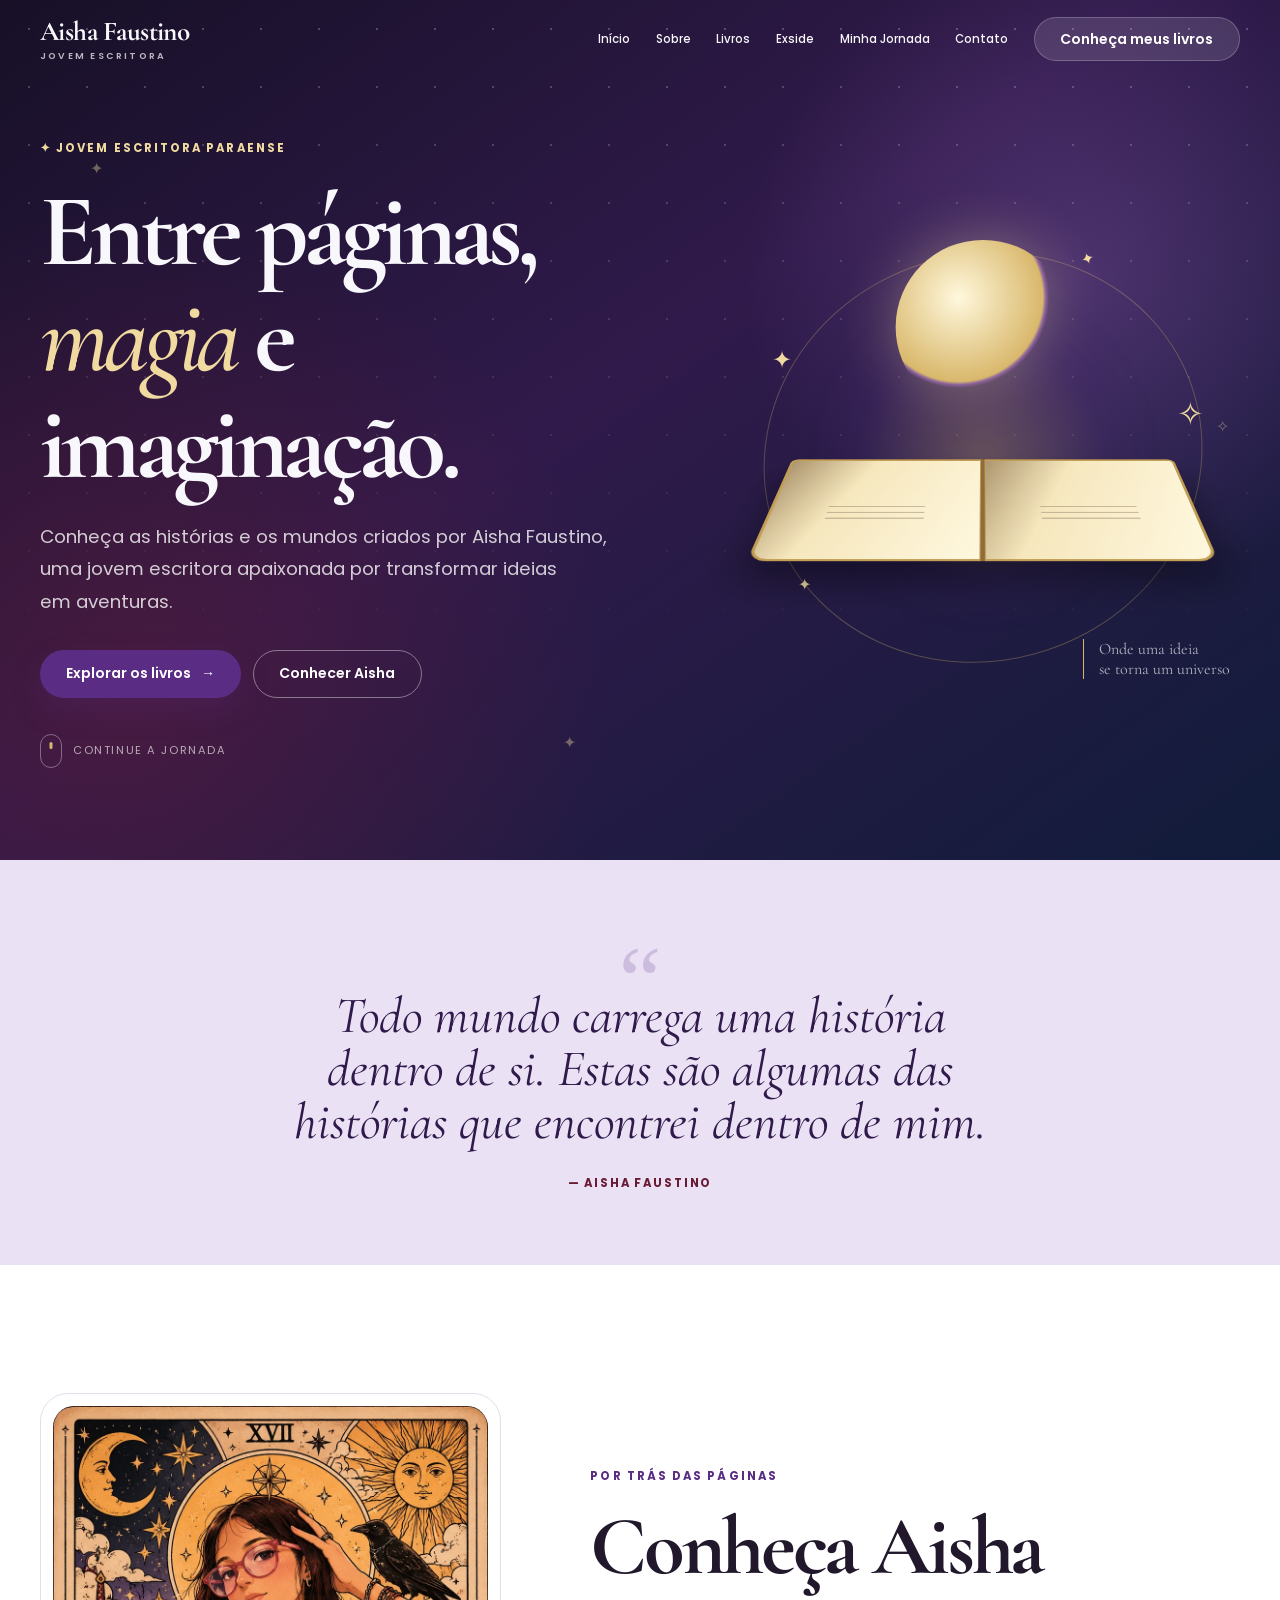
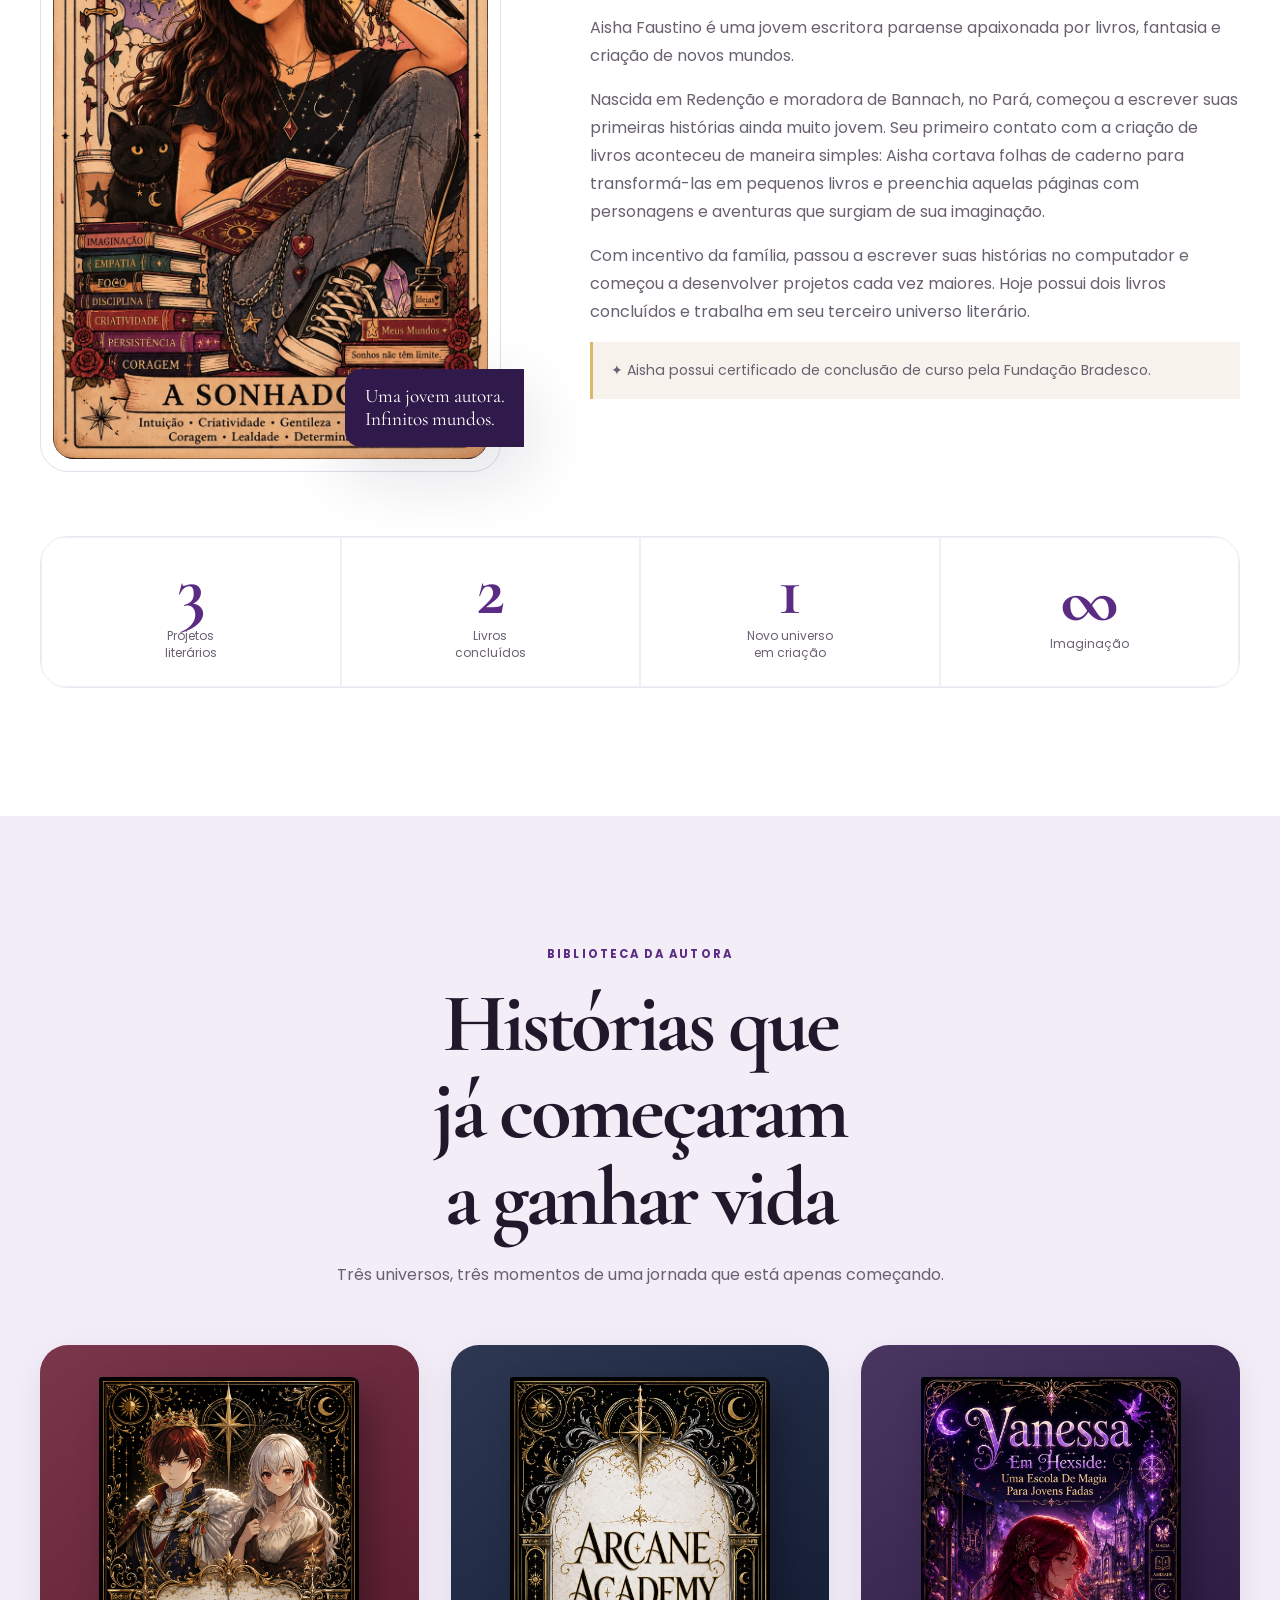
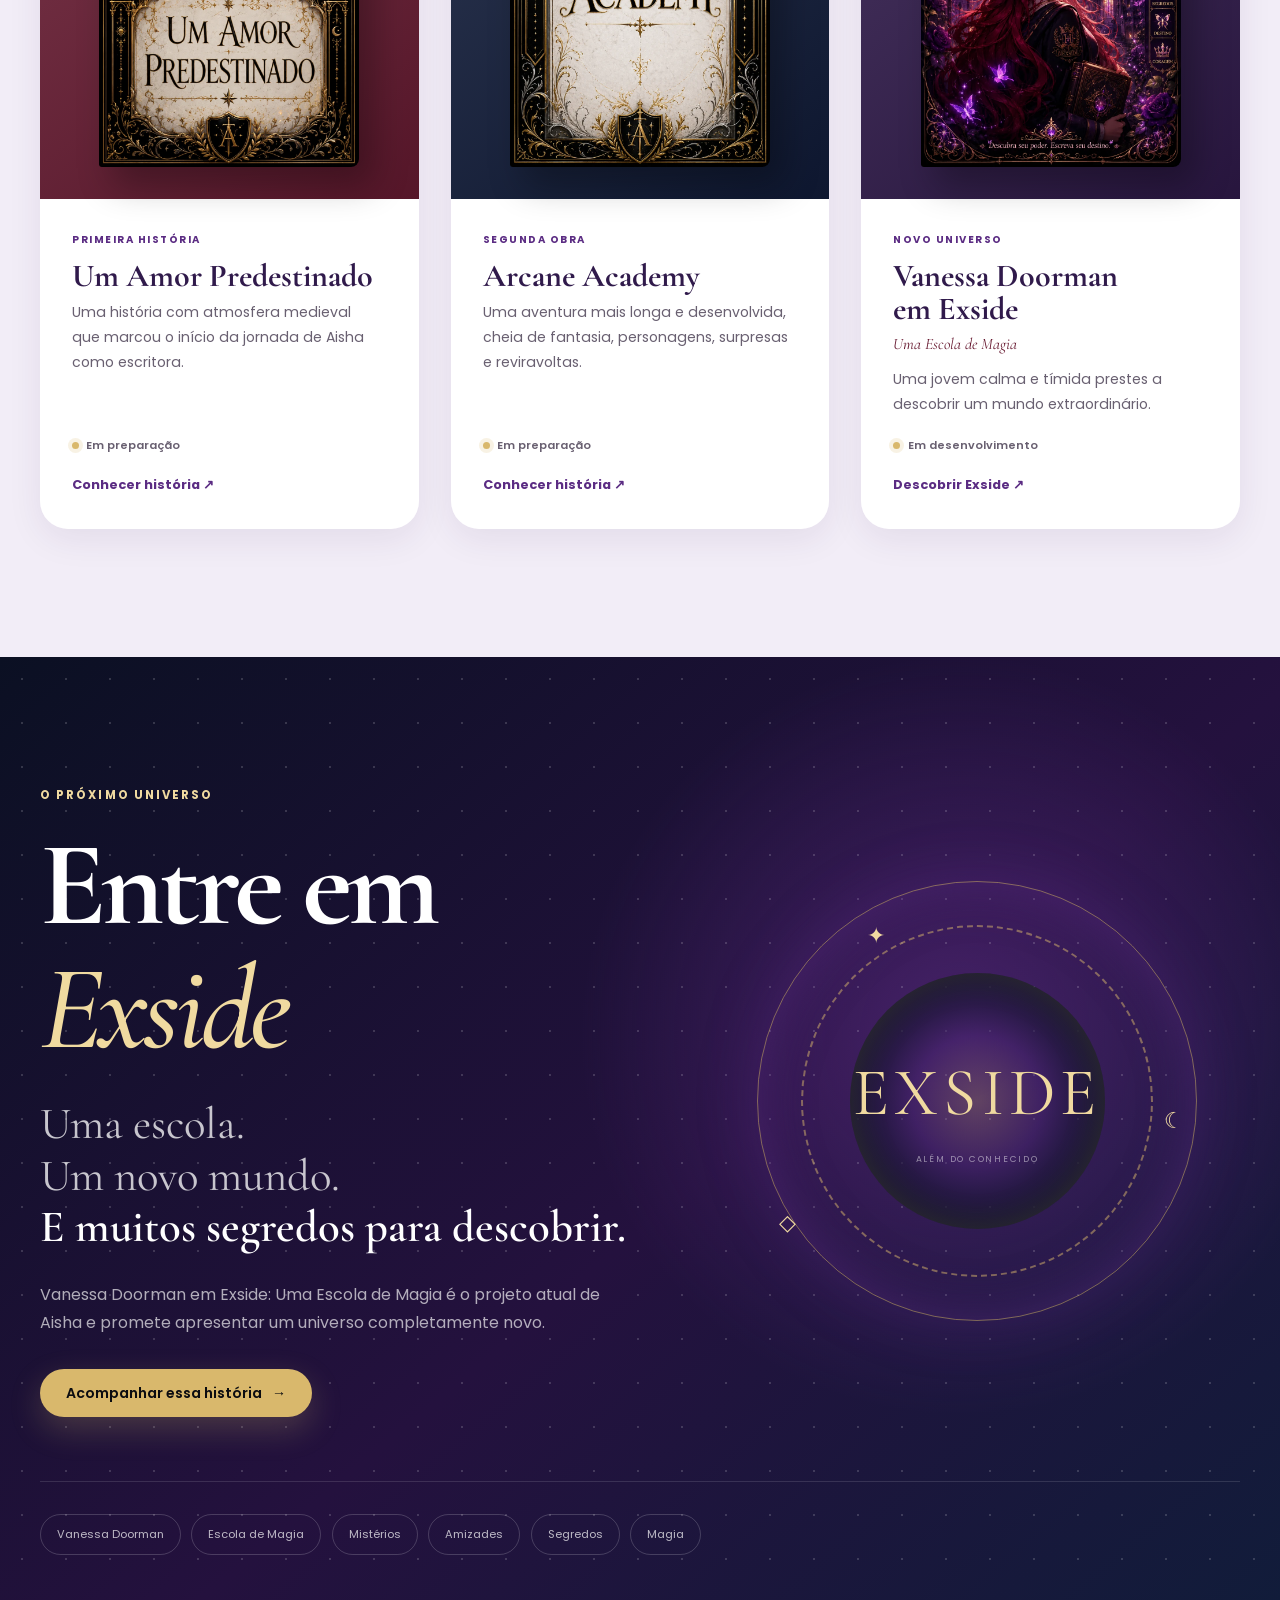
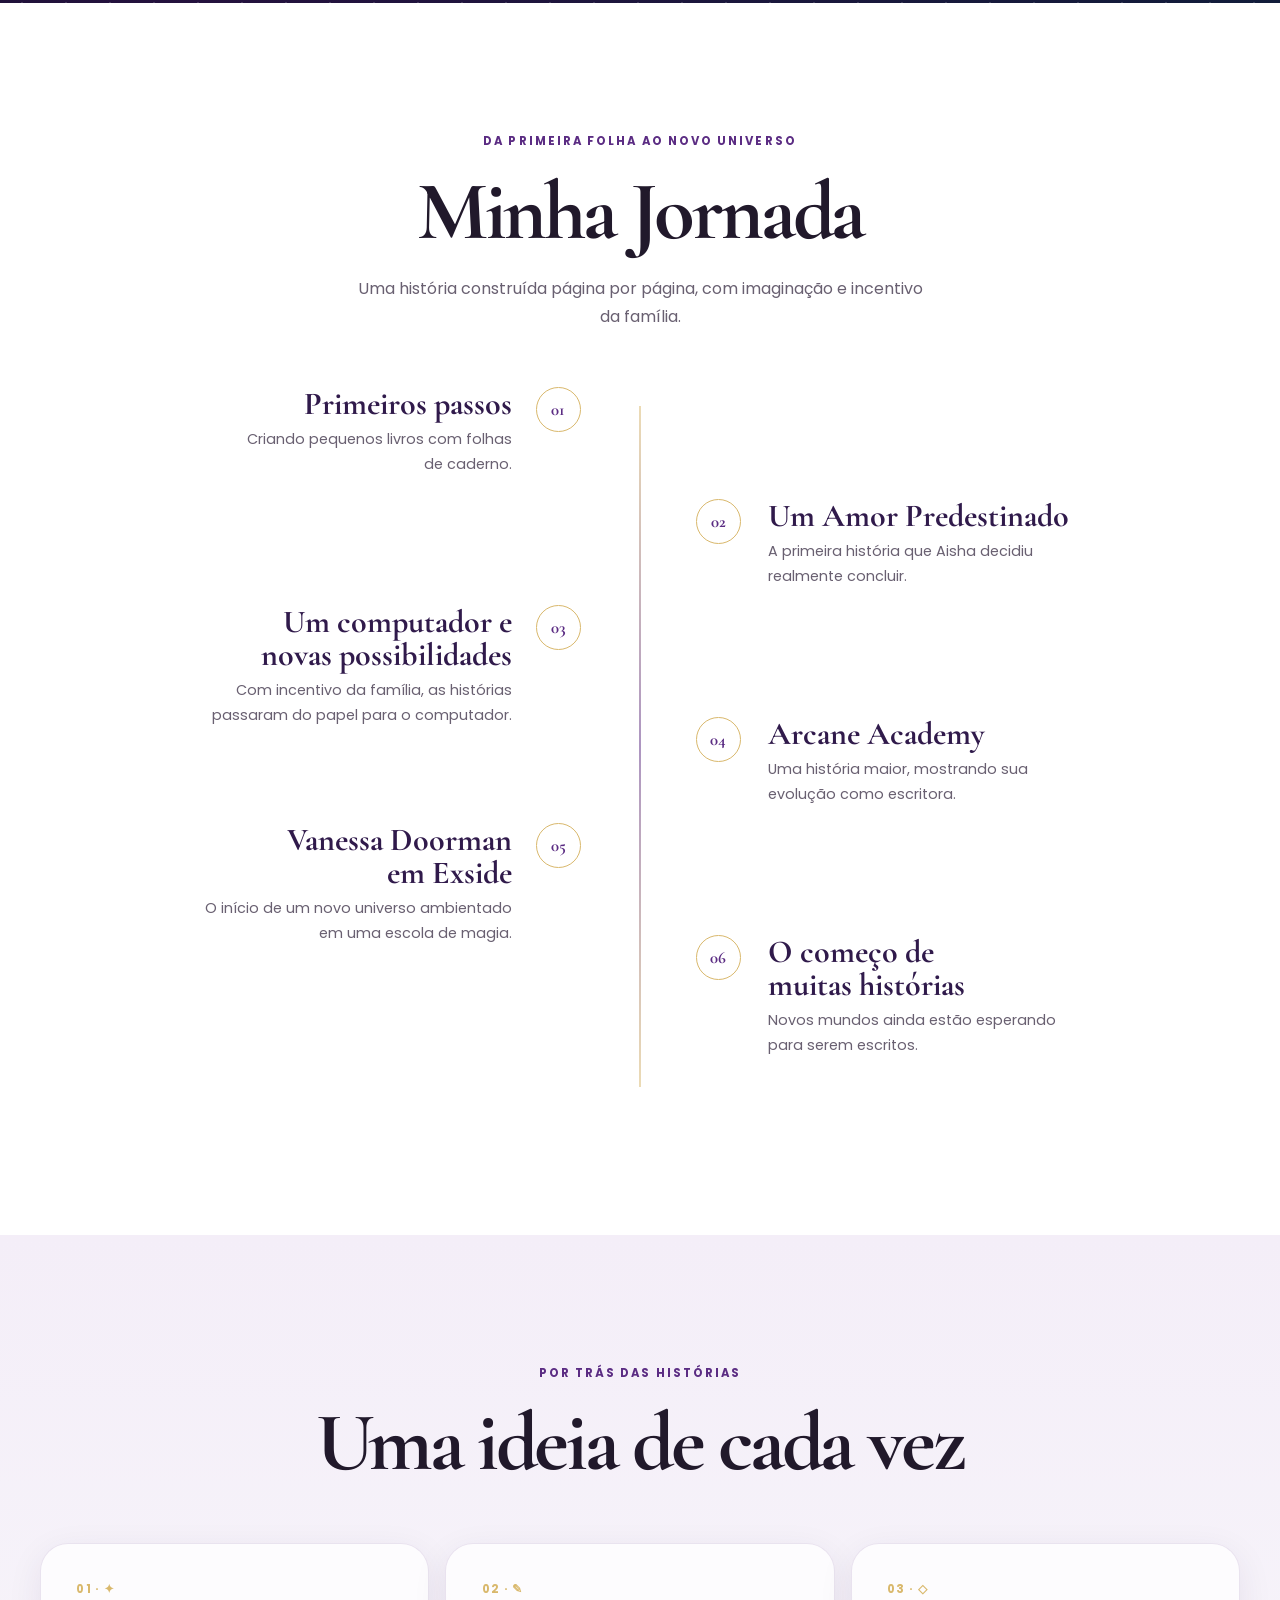
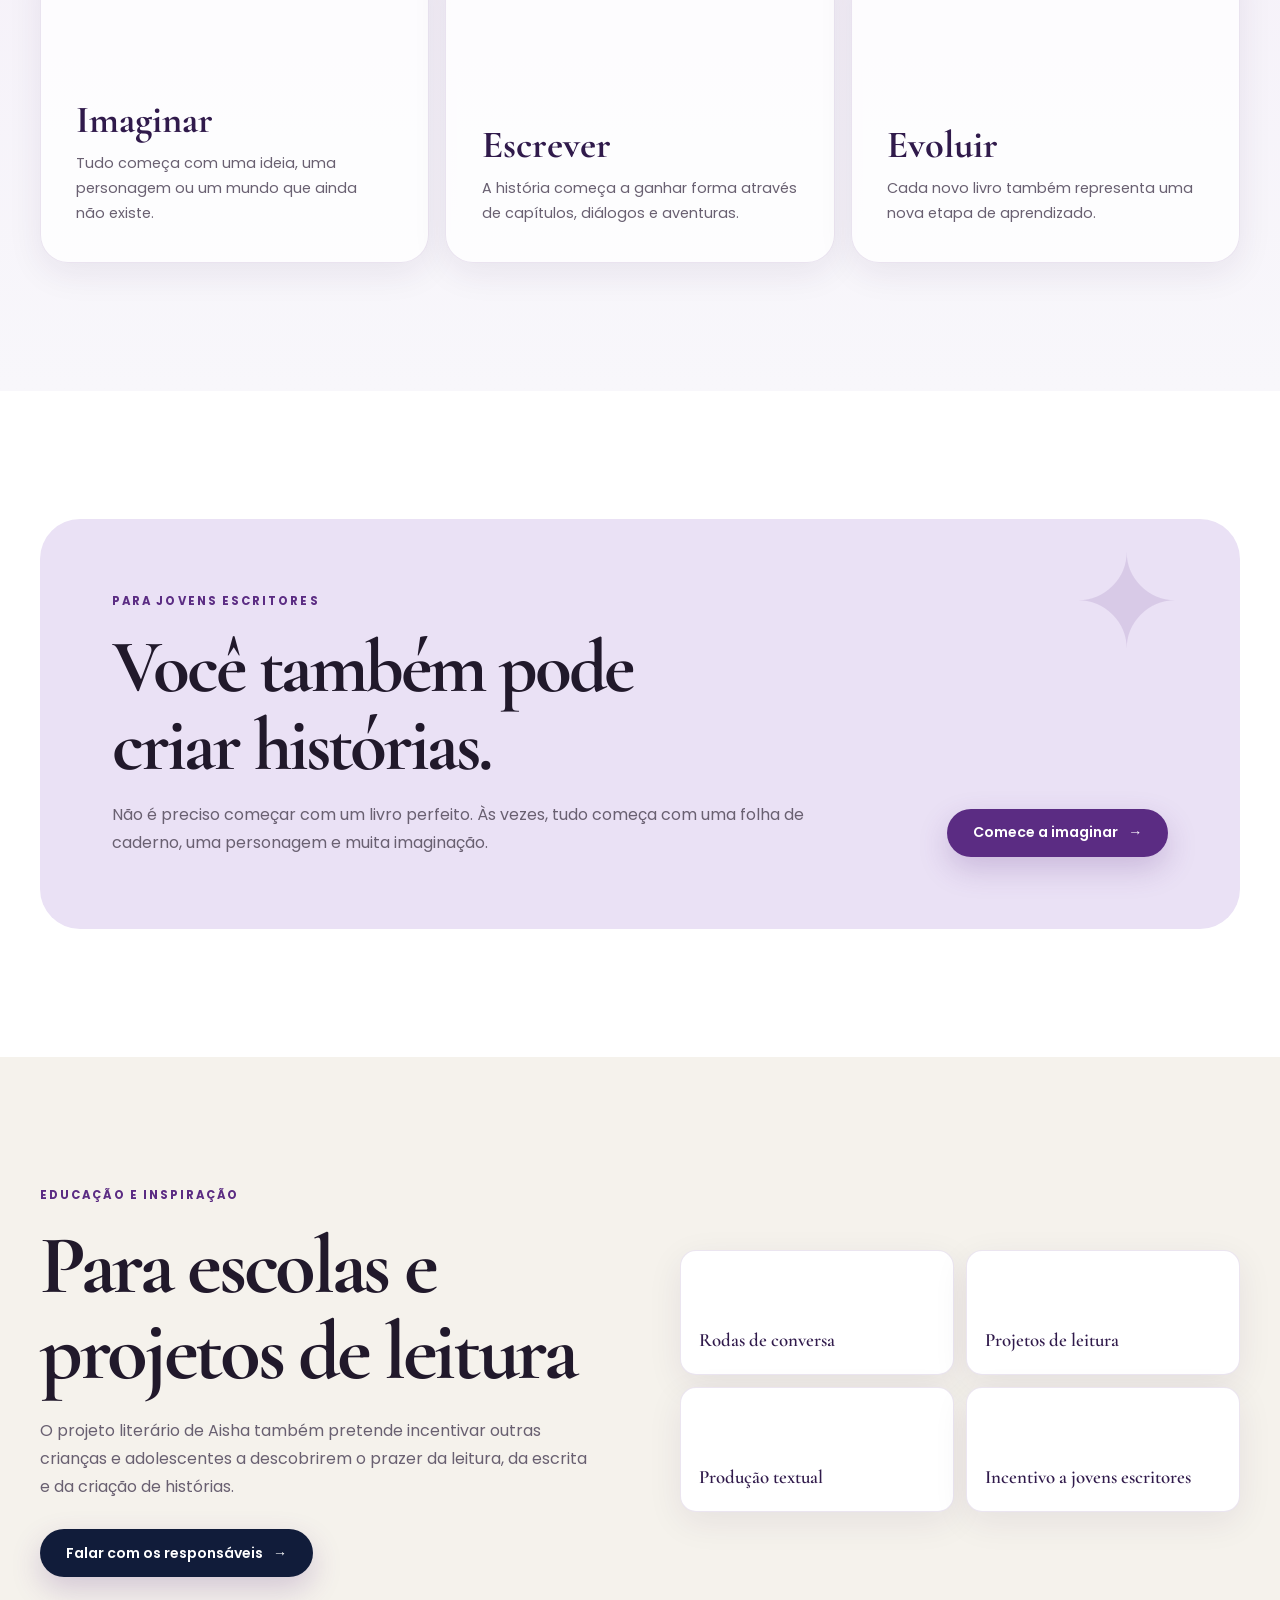
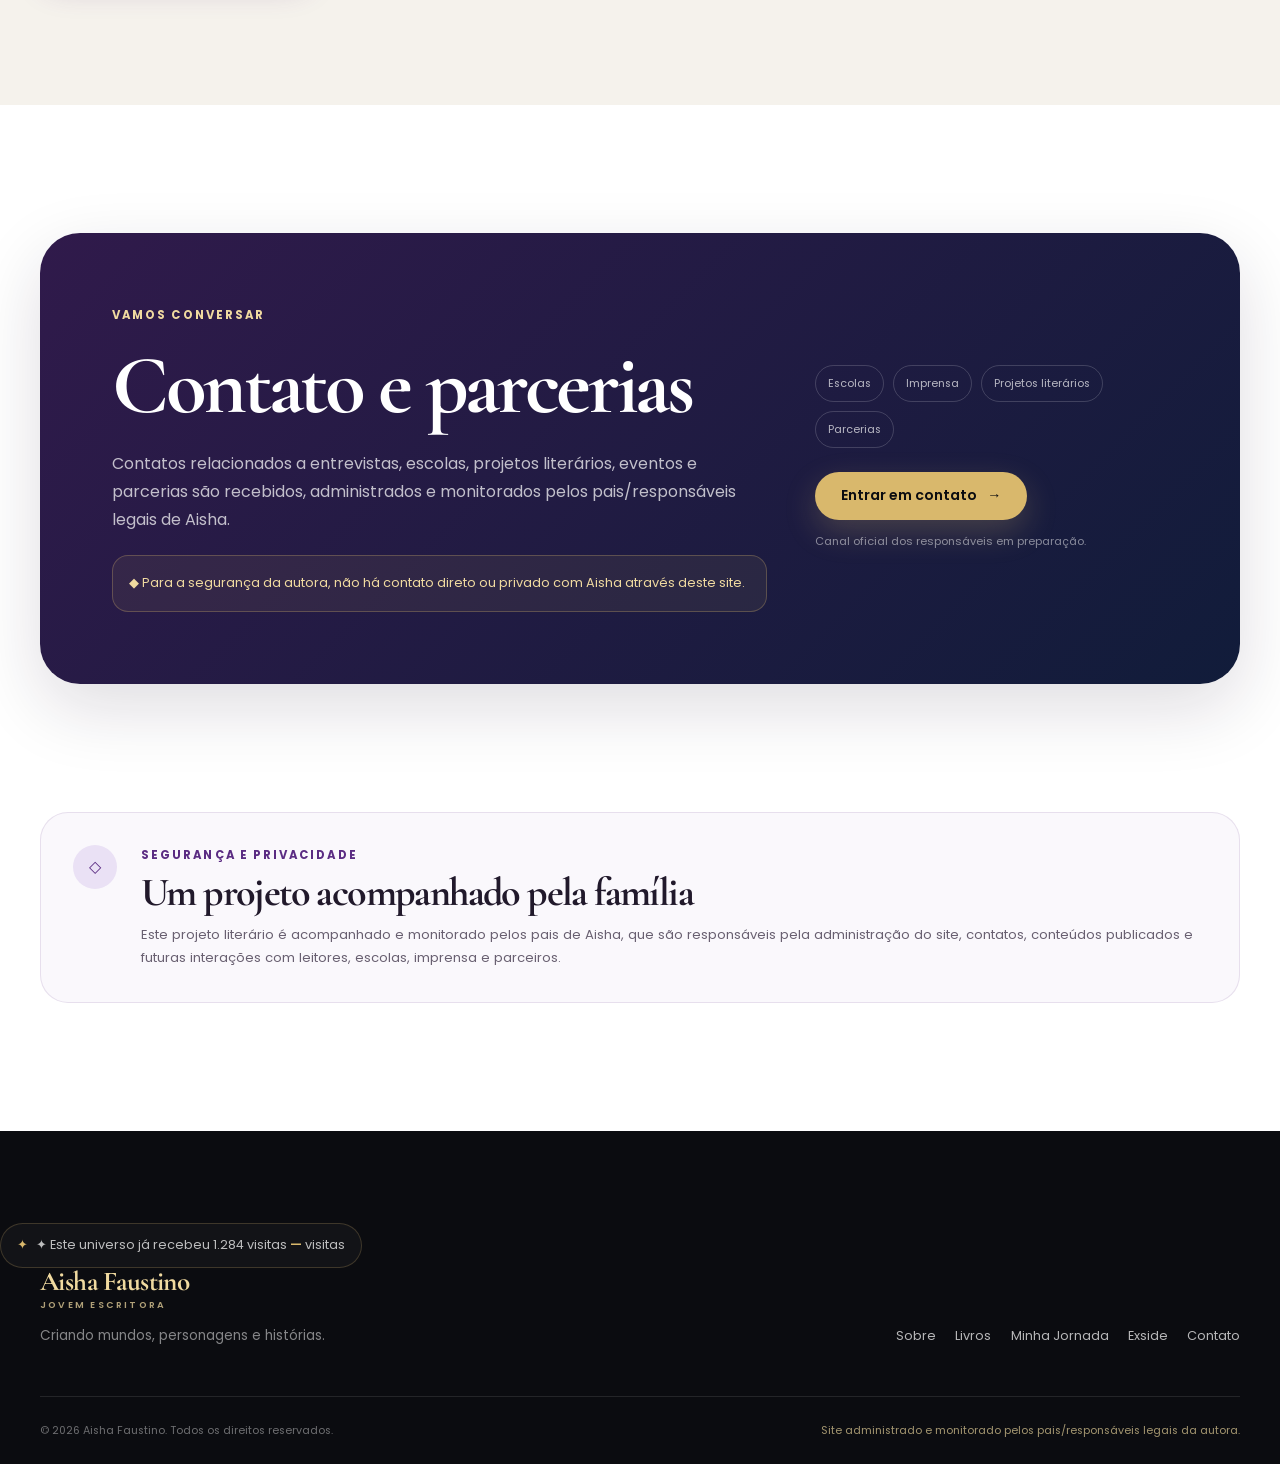
==== commit 07bc3aa6: "update count visits" ====
--- a/index.html
+++ b/index.html
@@ -32,6 +32,10 @@
   <script src="assets/js/main.js" defer></script>
 </head>
 <body>
+
+  <script data-goatcounter="https://aishafaustino.goatcounter.com/count"
+        async src="//gc.zgo.at/count.js"></script>
+
   <a class="skip-link" href="#conteudo">Pular para o conteúdo</a>
 
   <header class="site-header" data-header>
@@ -271,6 +275,17 @@
   </main>
 
   <footer class="site-footer">
+
+    <div class="site-visits" aria-label="Contador de visitas do site">
+    <span class="site-visits__icon" aria-hidden="true">✦</span>
+
+    <span>
+        ✦ Este universo já recebeu 1.284 visitas
+        <strong id="site-visit-count">...</strong>
+        visitas
+    </span>
+</div>
+
     <div class="container site-footer__top">
       <div><a class="brand brand--footer" href="#inicio"><span class="brand__name">Aisha Faustino</span><span class="brand__role">Jovem Escritora</span></a><p>Criando mundos, personagens e histórias.</p></div>
       <nav aria-label="Navegação do rodapé"><a href="#sobre">Sobre</a><a href="#livros">Livros</a><a href="#jornada">Minha Jornada</a><a href="#exside">Exside</a><a href="#contato">Contato</a></nav>
--- a/assets/css/main.css
+++ b/assets/css/main.css
@@ -48,6 +48,44 @@
   color: var(--color-white);
   transition: background var(--transition), box-shadow var(--transition), color var(--transition);
 }
+
+.site-visits {
+    display: inline-flex;
+    align-items: center;
+    justify-content: center;
+    gap: 0.5rem;
+
+    margin-top: 1.25rem;
+    padding: 0.65rem 1rem;
+
+    font-size: 0.8rem;
+    color: rgba(255, 255, 255, 0.72);
+
+    border: 1px solid rgba(217, 184, 108, 0.22);
+    border-radius: 999px;
+
+    background: rgba(255, 255, 255, 0.03);
+}
+
+.site-visits__icon {
+    color: var(--color-gold);
+}
+
+.site-visits strong {
+    color: var(--color-gold);
+    font-weight: 600;
+}
+
+@media (max-width: 480px) {
+    .site-visits {
+        width: 100%;
+        max-width: 320px;
+
+        font-size: 0.75rem;
+        text-align: center;
+    }
+}
+
 .site-header.is-scrolled { background: rgba(248, 247, 251, .94); color: var(--color-ink); box-shadow: 0 8px 32px rgba(31, 20, 48, .08); backdrop-filter: blur(14px); }
 .site-header__inner { min-height: 78px; display: flex; align-items: center; justify-content: space-between; gap: 1rem; }
 
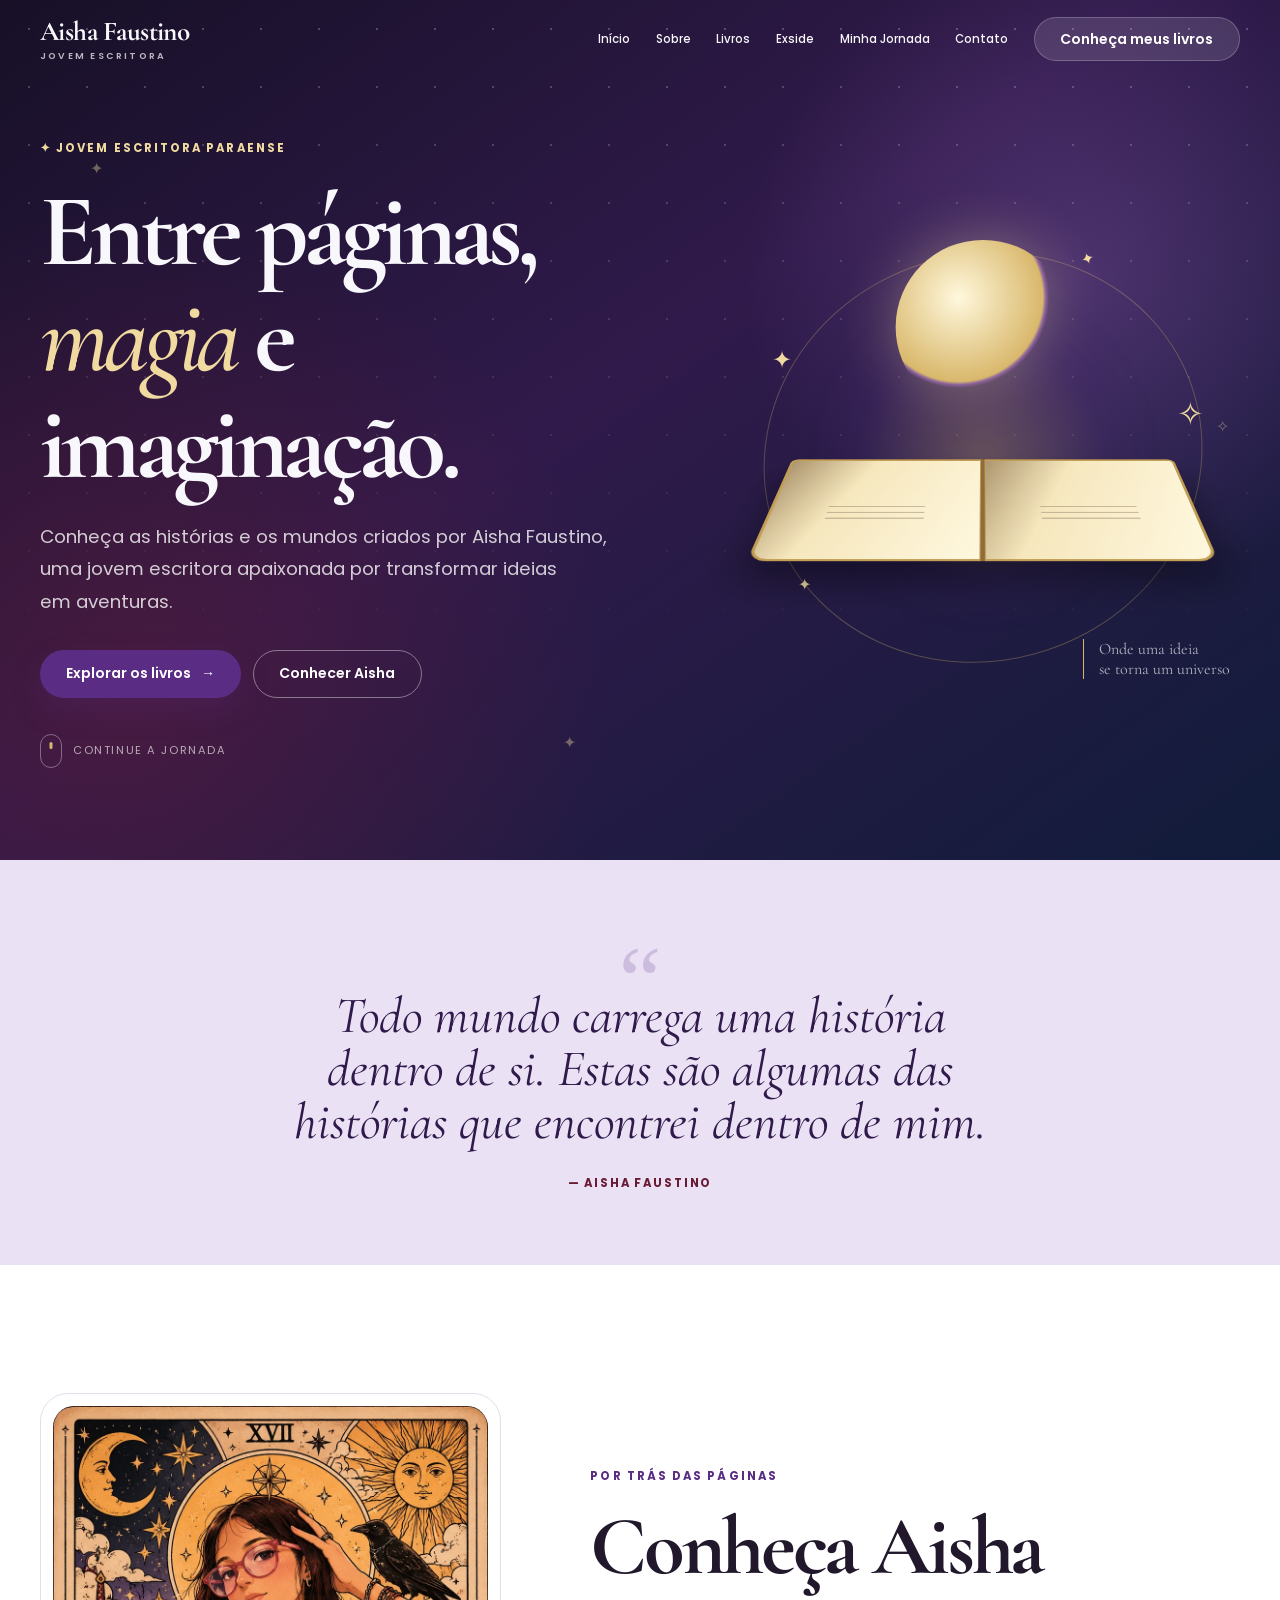
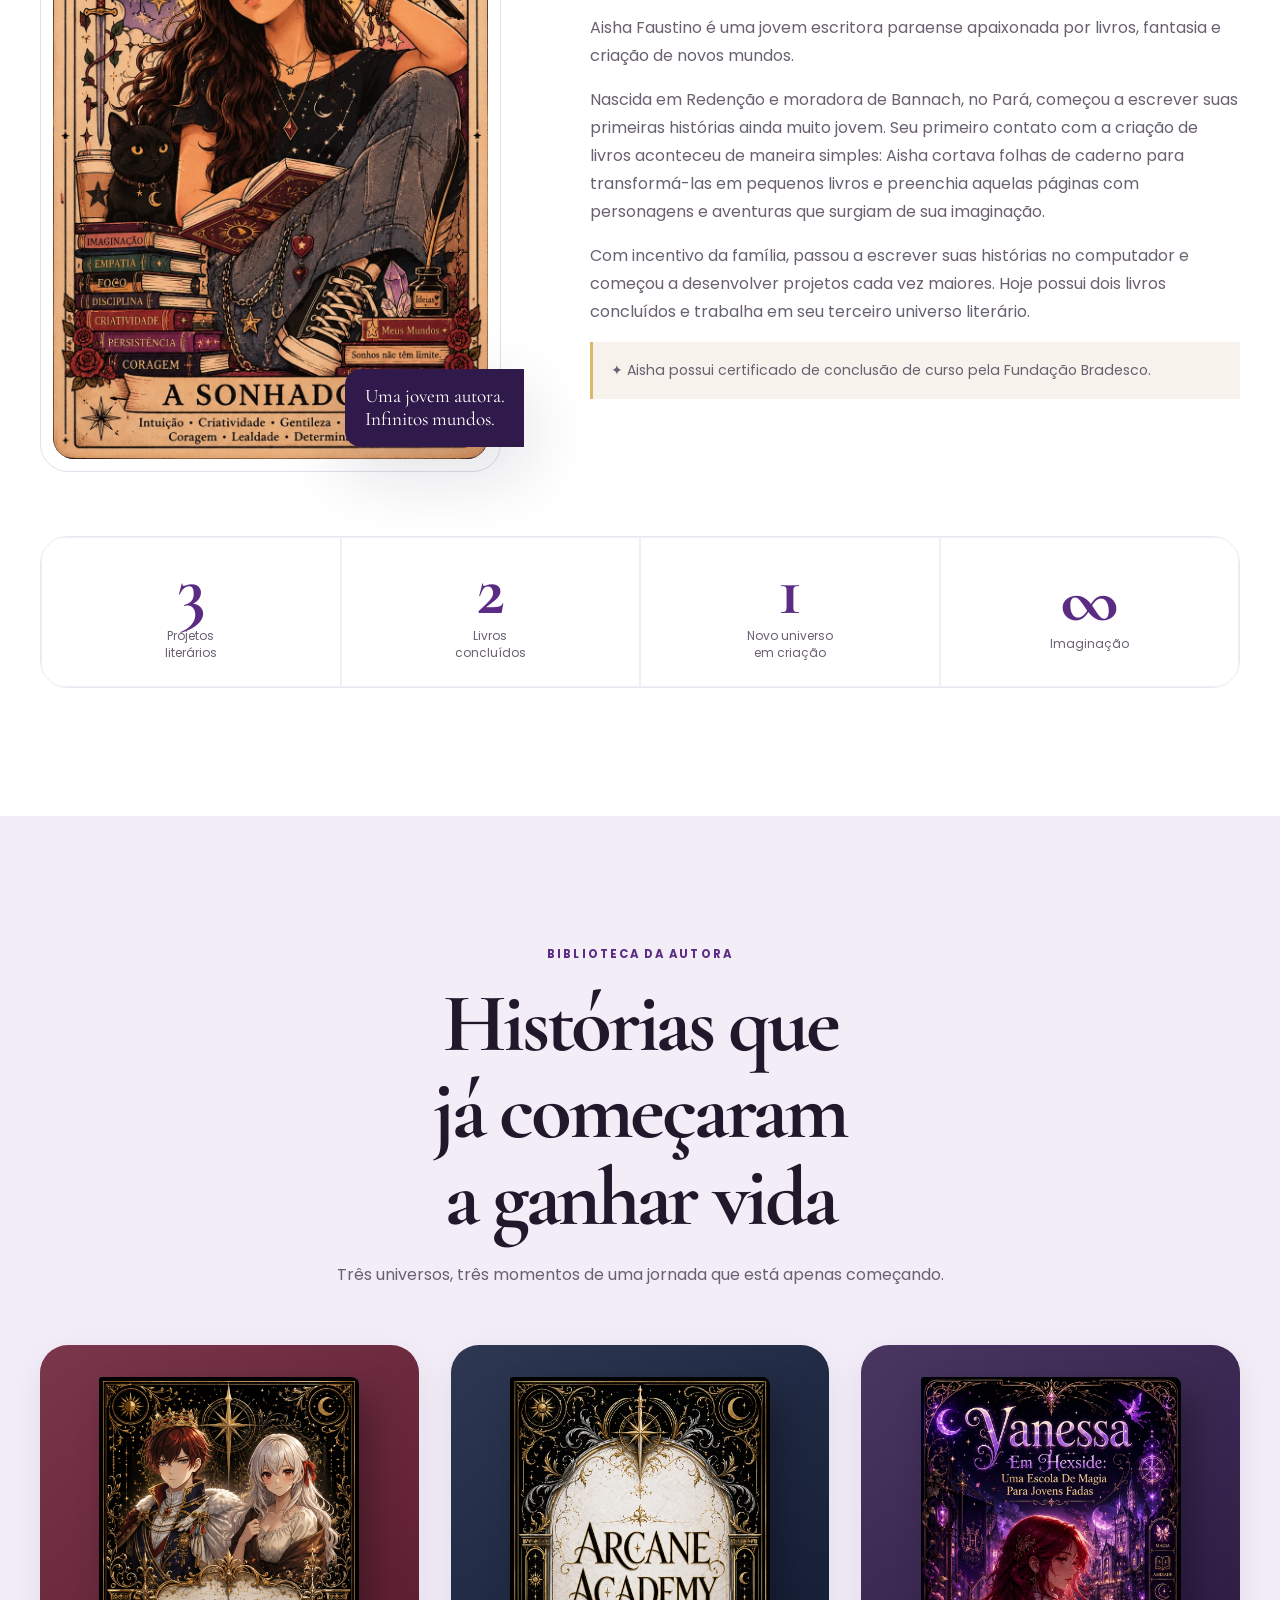
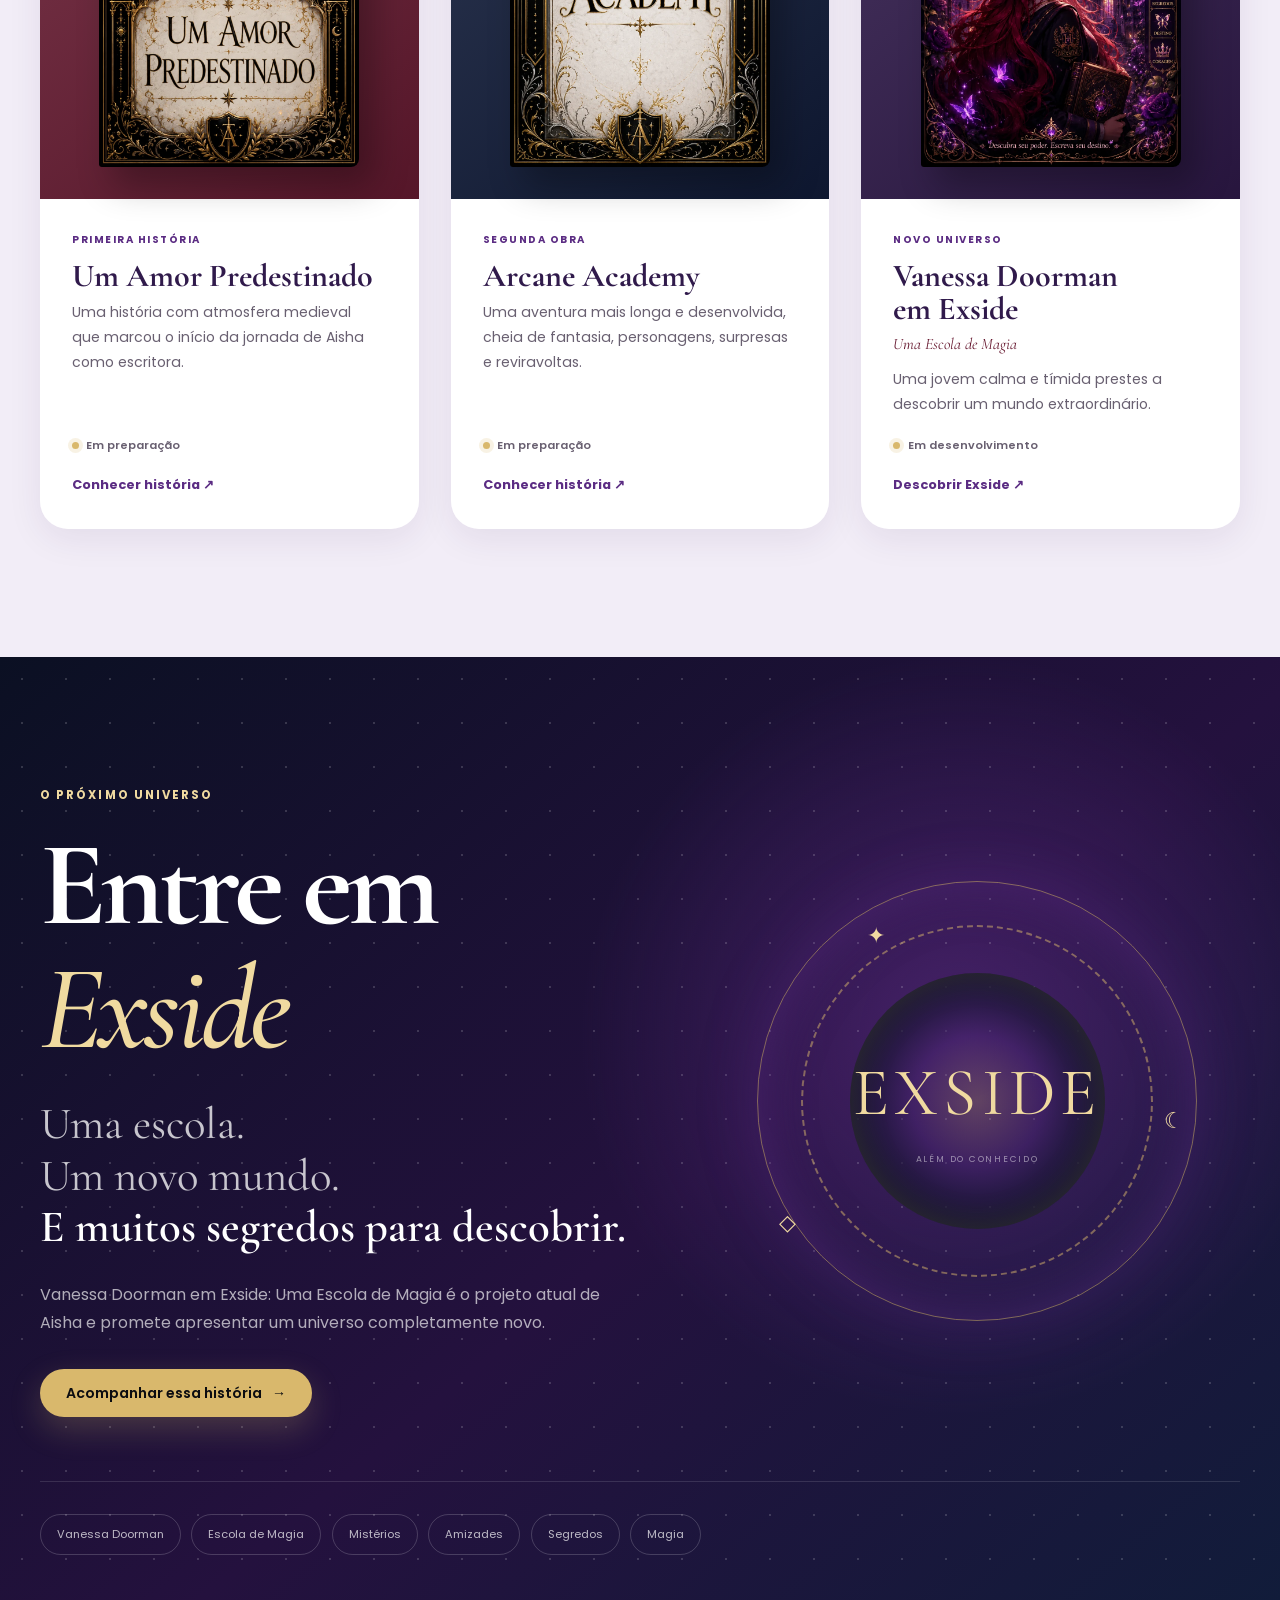
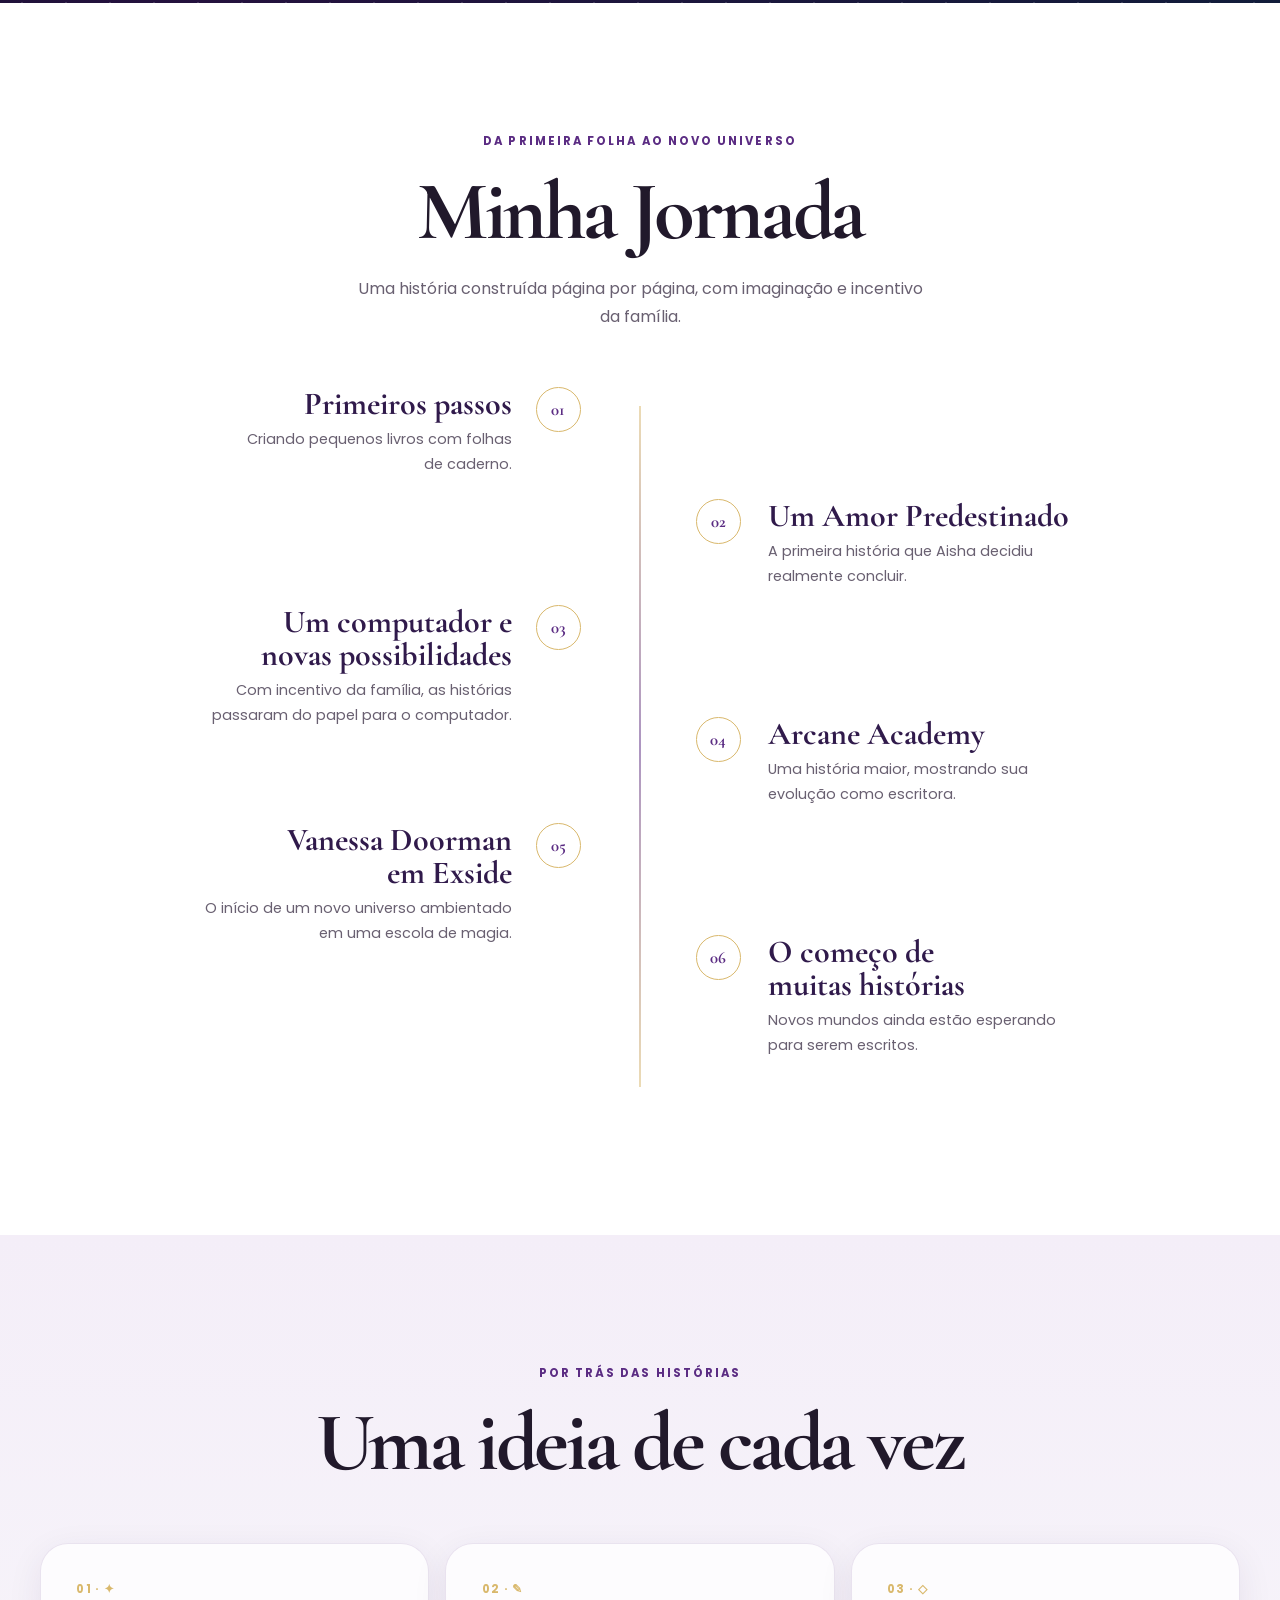
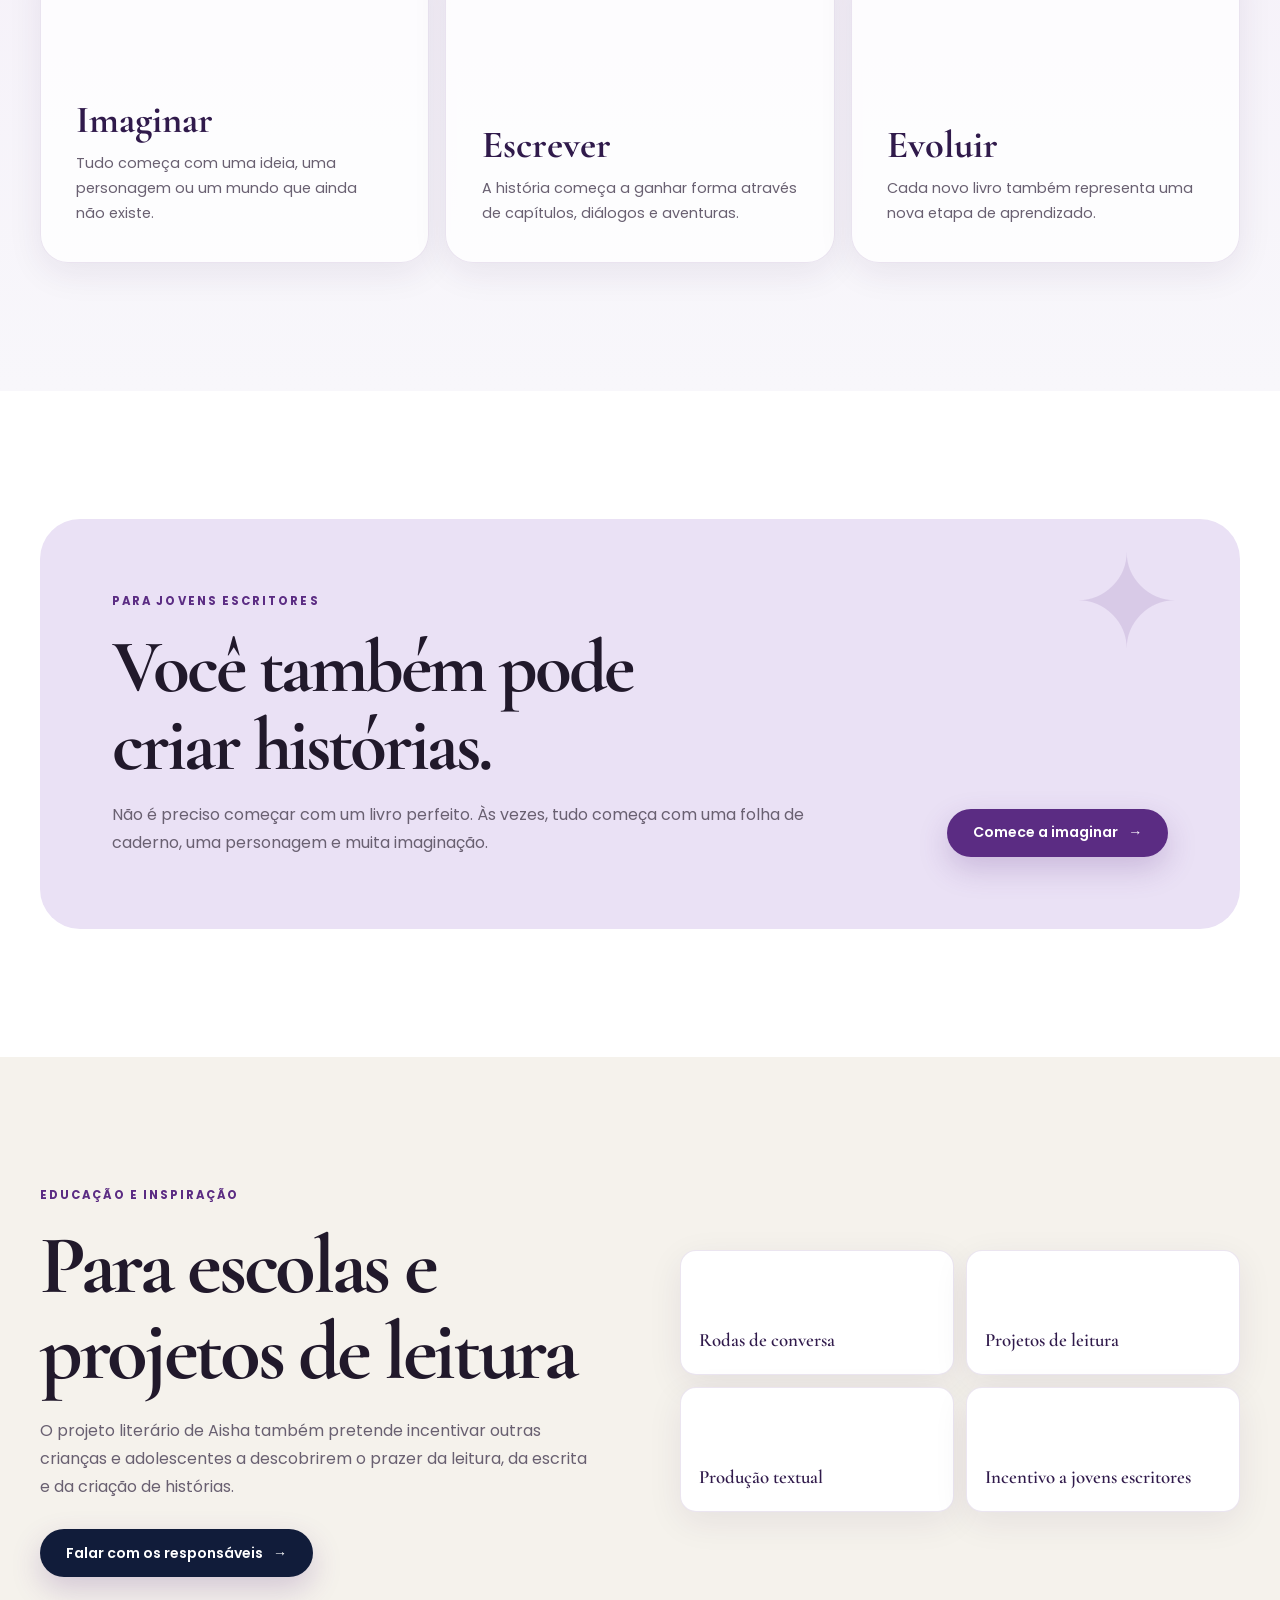
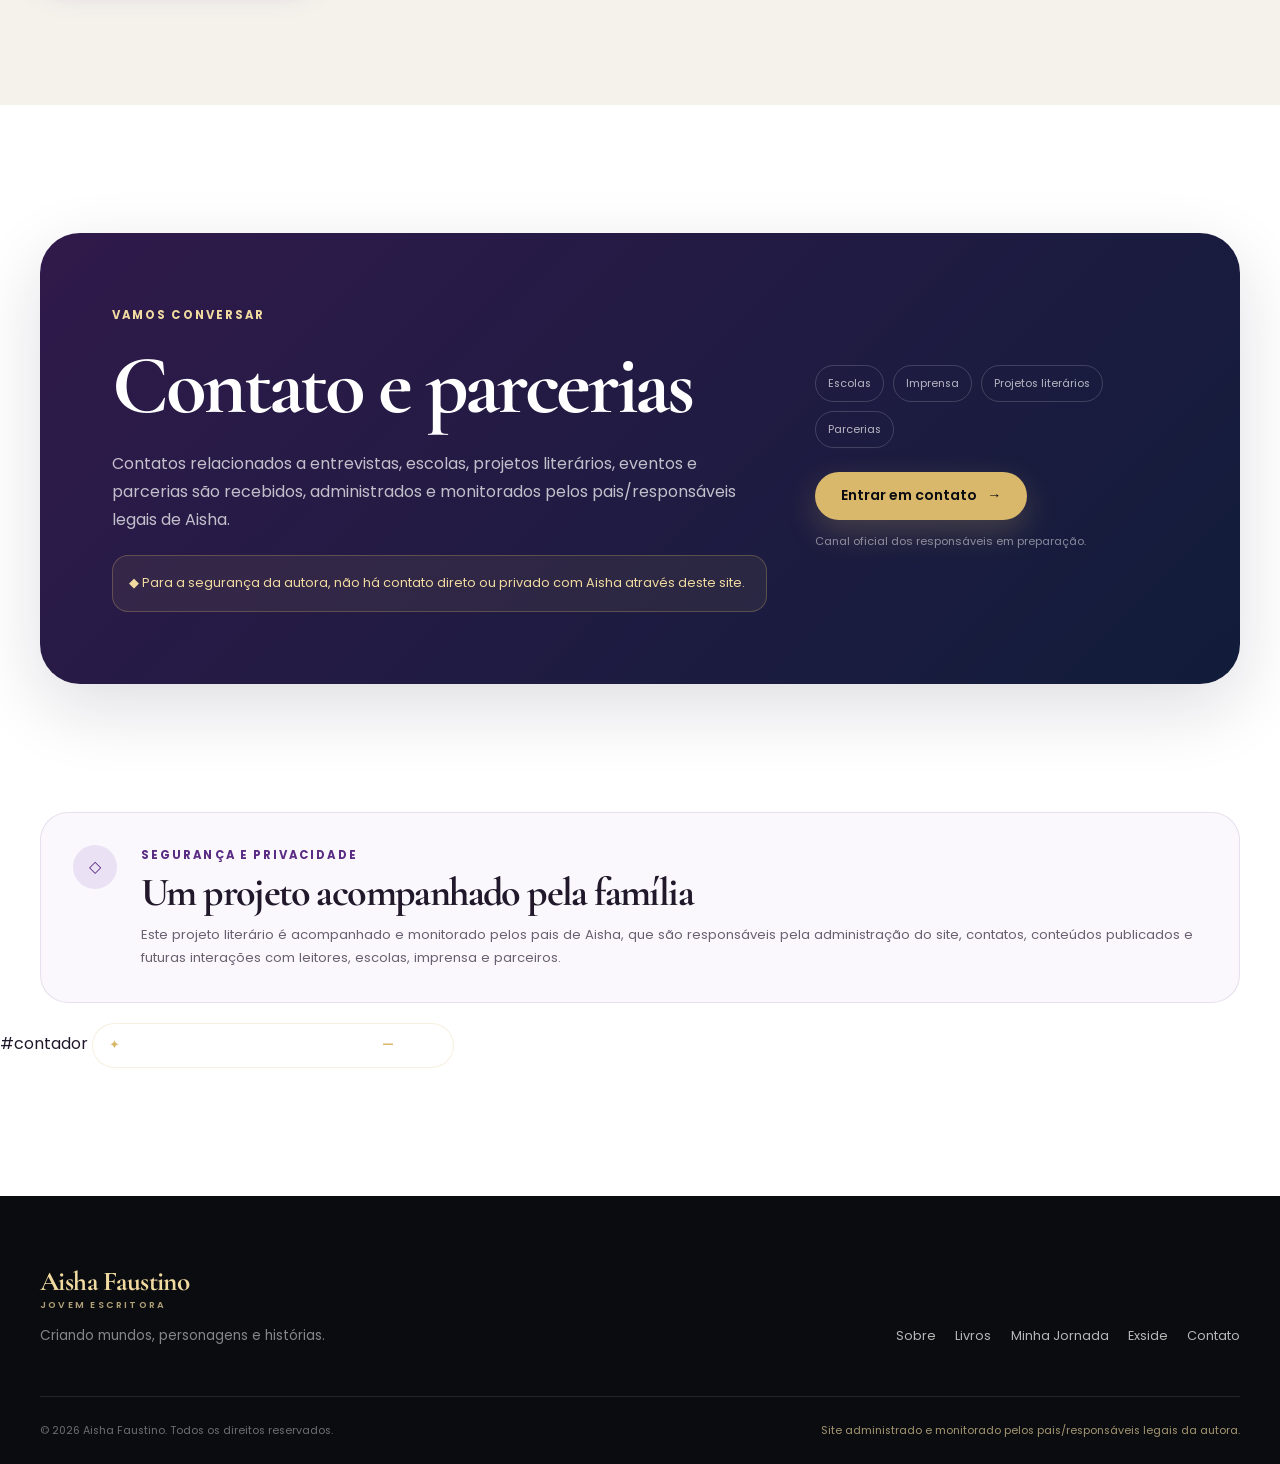
==== commit 68b7dda1: "update count visits" ====
--- a/index.html
+++ b/index.html
@@ -271,12 +271,10 @@
         <span class="parental-notice__icon" aria-hidden="true">◇</span>
         <div><p class="section-kicker">Segurança e privacidade</p><h2 id="privacy-title">Um projeto acompanhado pela família</h2><p>Este projeto literário é acompanhado e monitorado pelos pais de Aisha, que são responsáveis pela administração do site, contatos, conteúdos publicados e futuras interações com leitores, escolas, imprensa e parceiros.</p></div>
       </div>
-    </section>
-  </main>
-
-  <footer class="site-footer">
-
-    <div class="site-visits" aria-label="Contador de visitas do site">
+
+      #contador 
+
+      <div class="site-visits" aria-label="Contador de visitas do site">
     <span class="site-visits__icon" aria-hidden="true">✦</span>
 
     <span>
@@ -284,7 +282,13 @@
         <strong id="site-visit-count">...</strong>
         visitas
     </span>
-</div>
+  </div>
+  
+    </section>
+  </main>
+
+  <footer class="site-footer">
+
 
     <div class="container site-footer__top">
       <div><a class="brand brand--footer" href="#inicio"><span class="brand__name">Aisha Faustino</span><span class="brand__role">Jovem Escritora</span></a><p>Criando mundos, personagens e histórias.</p></div>
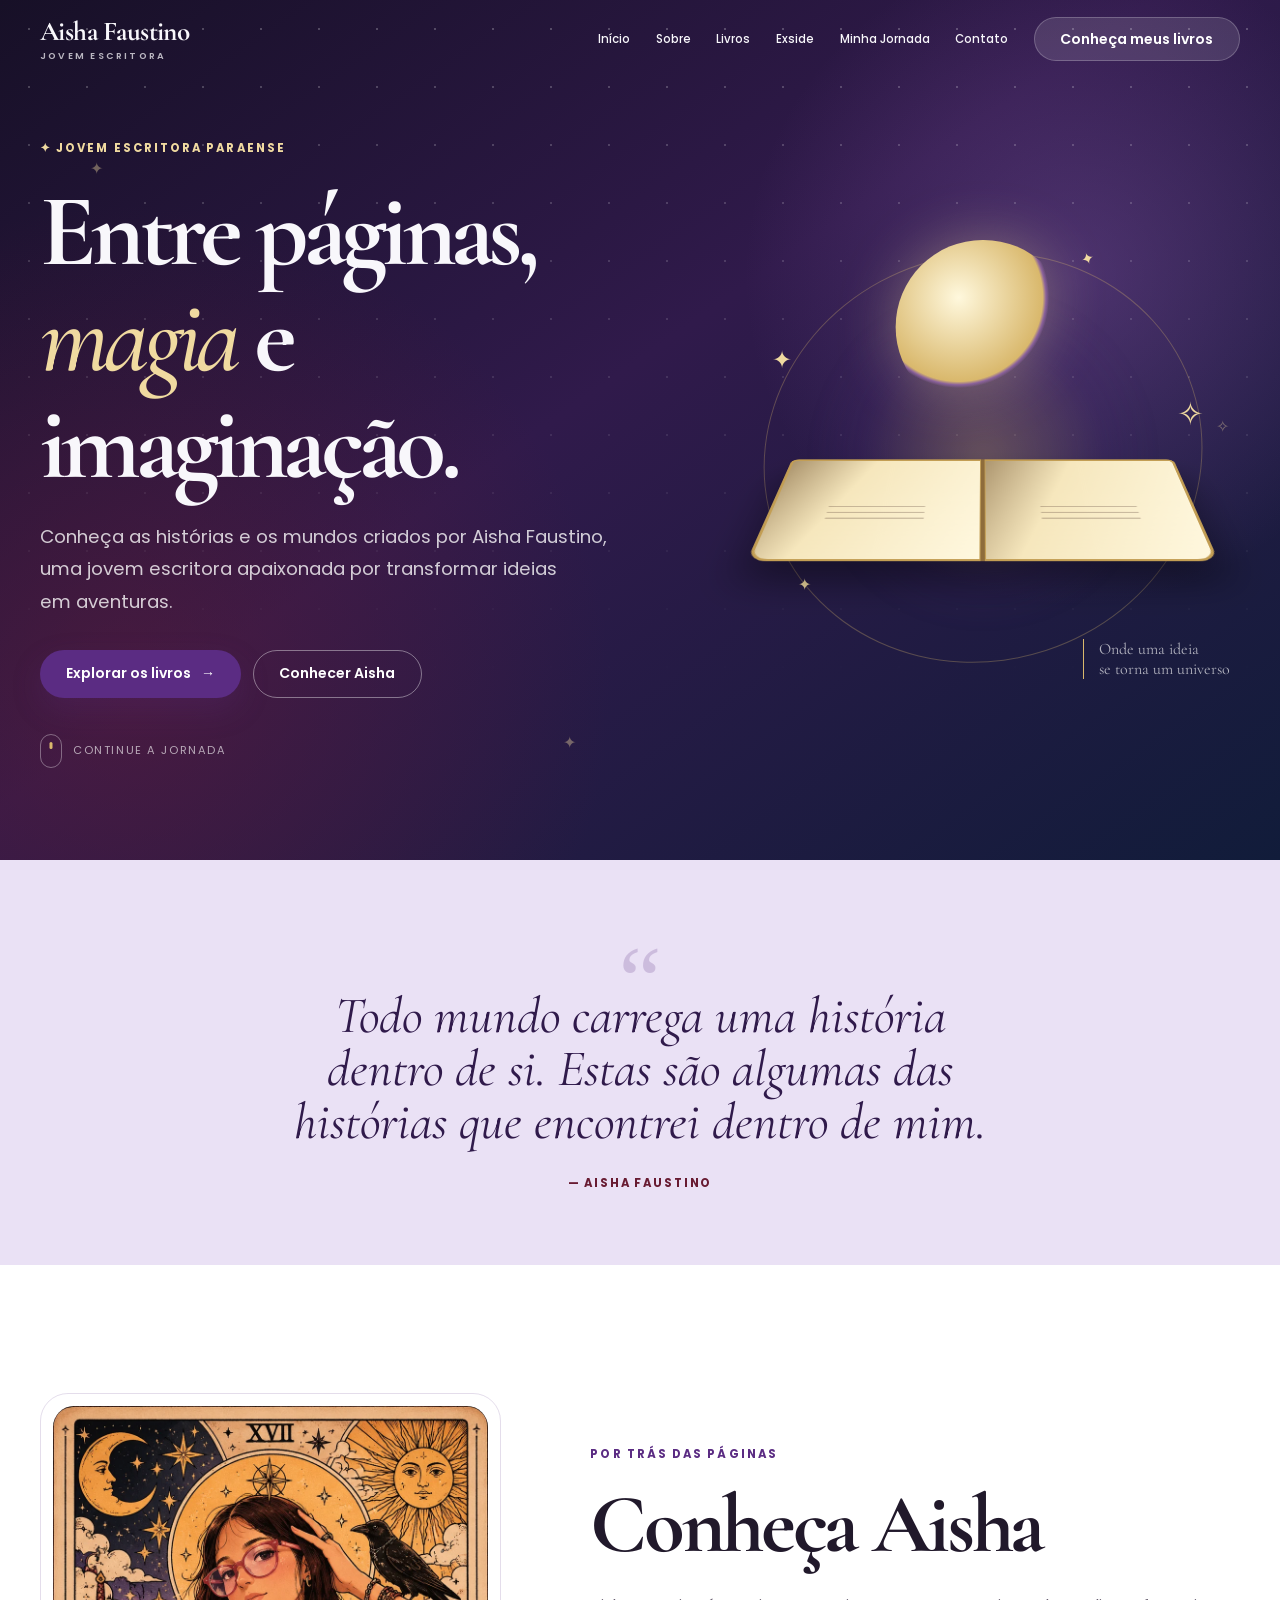
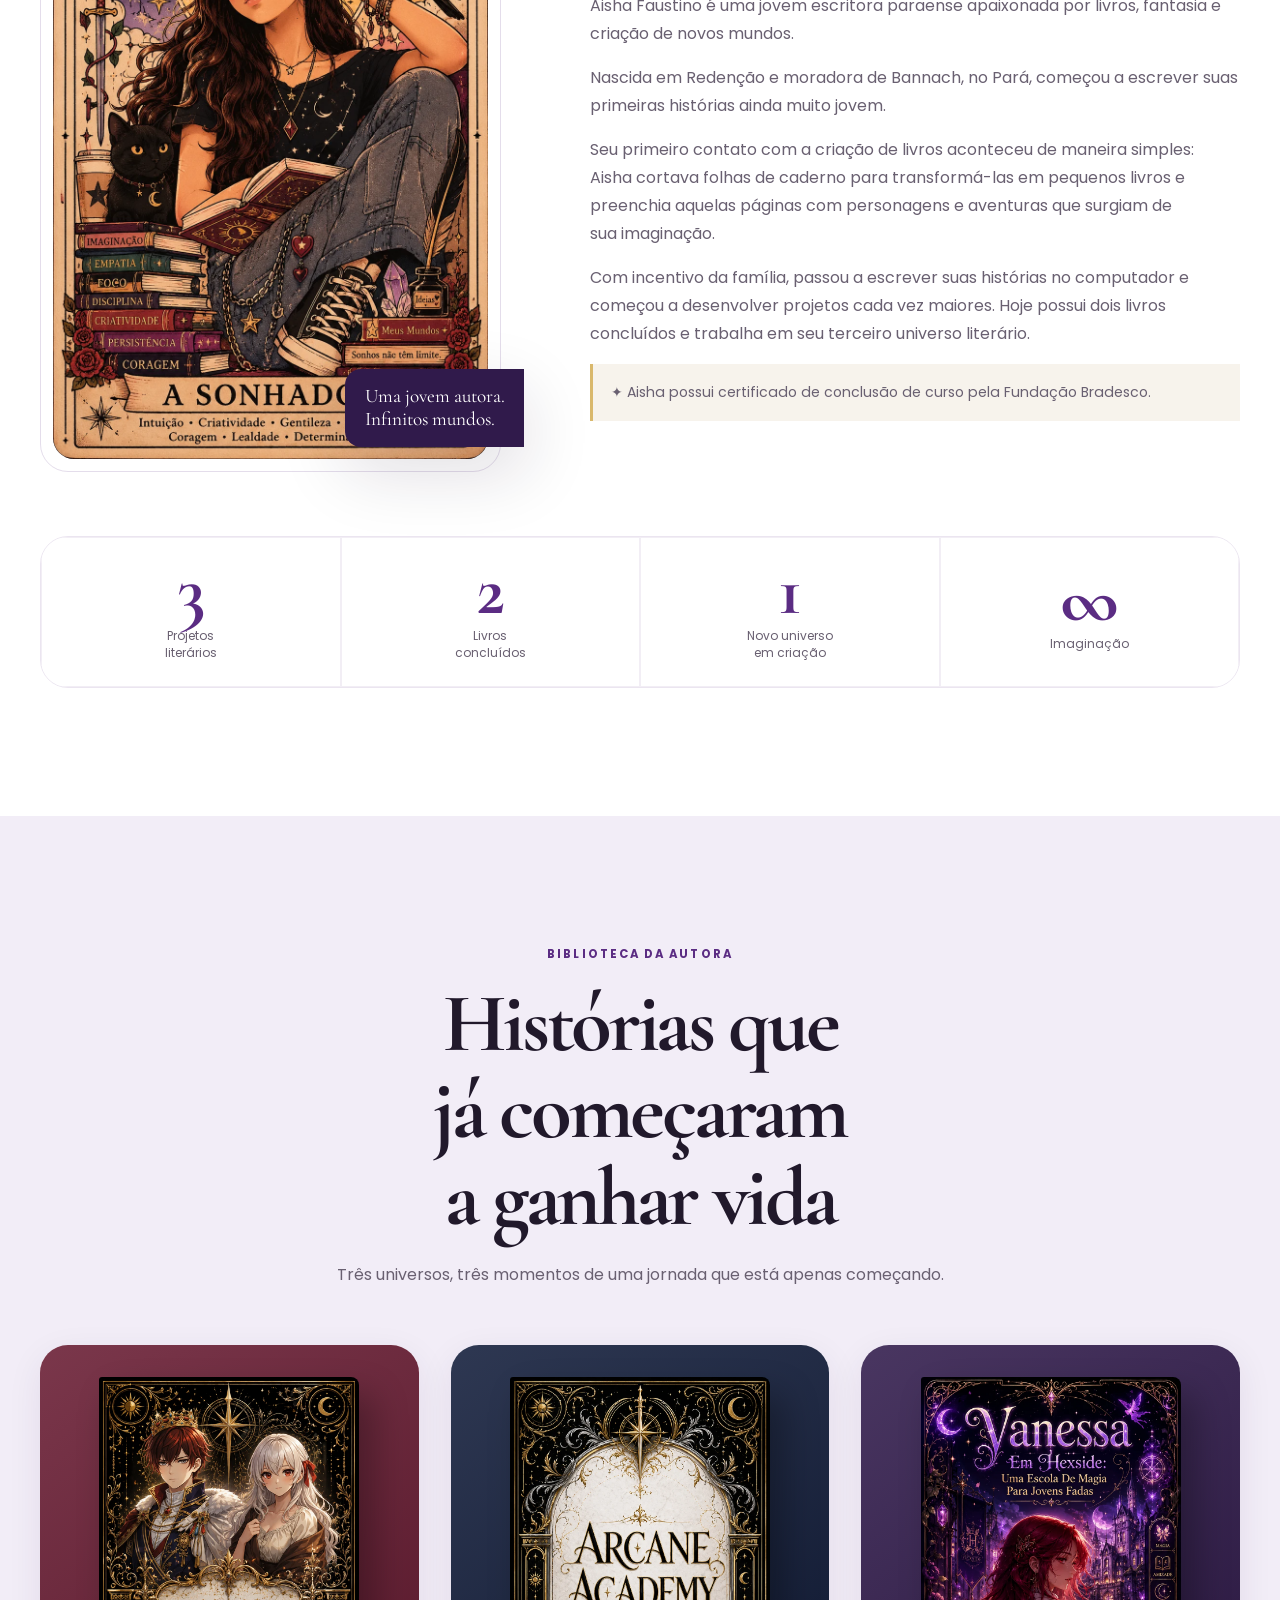
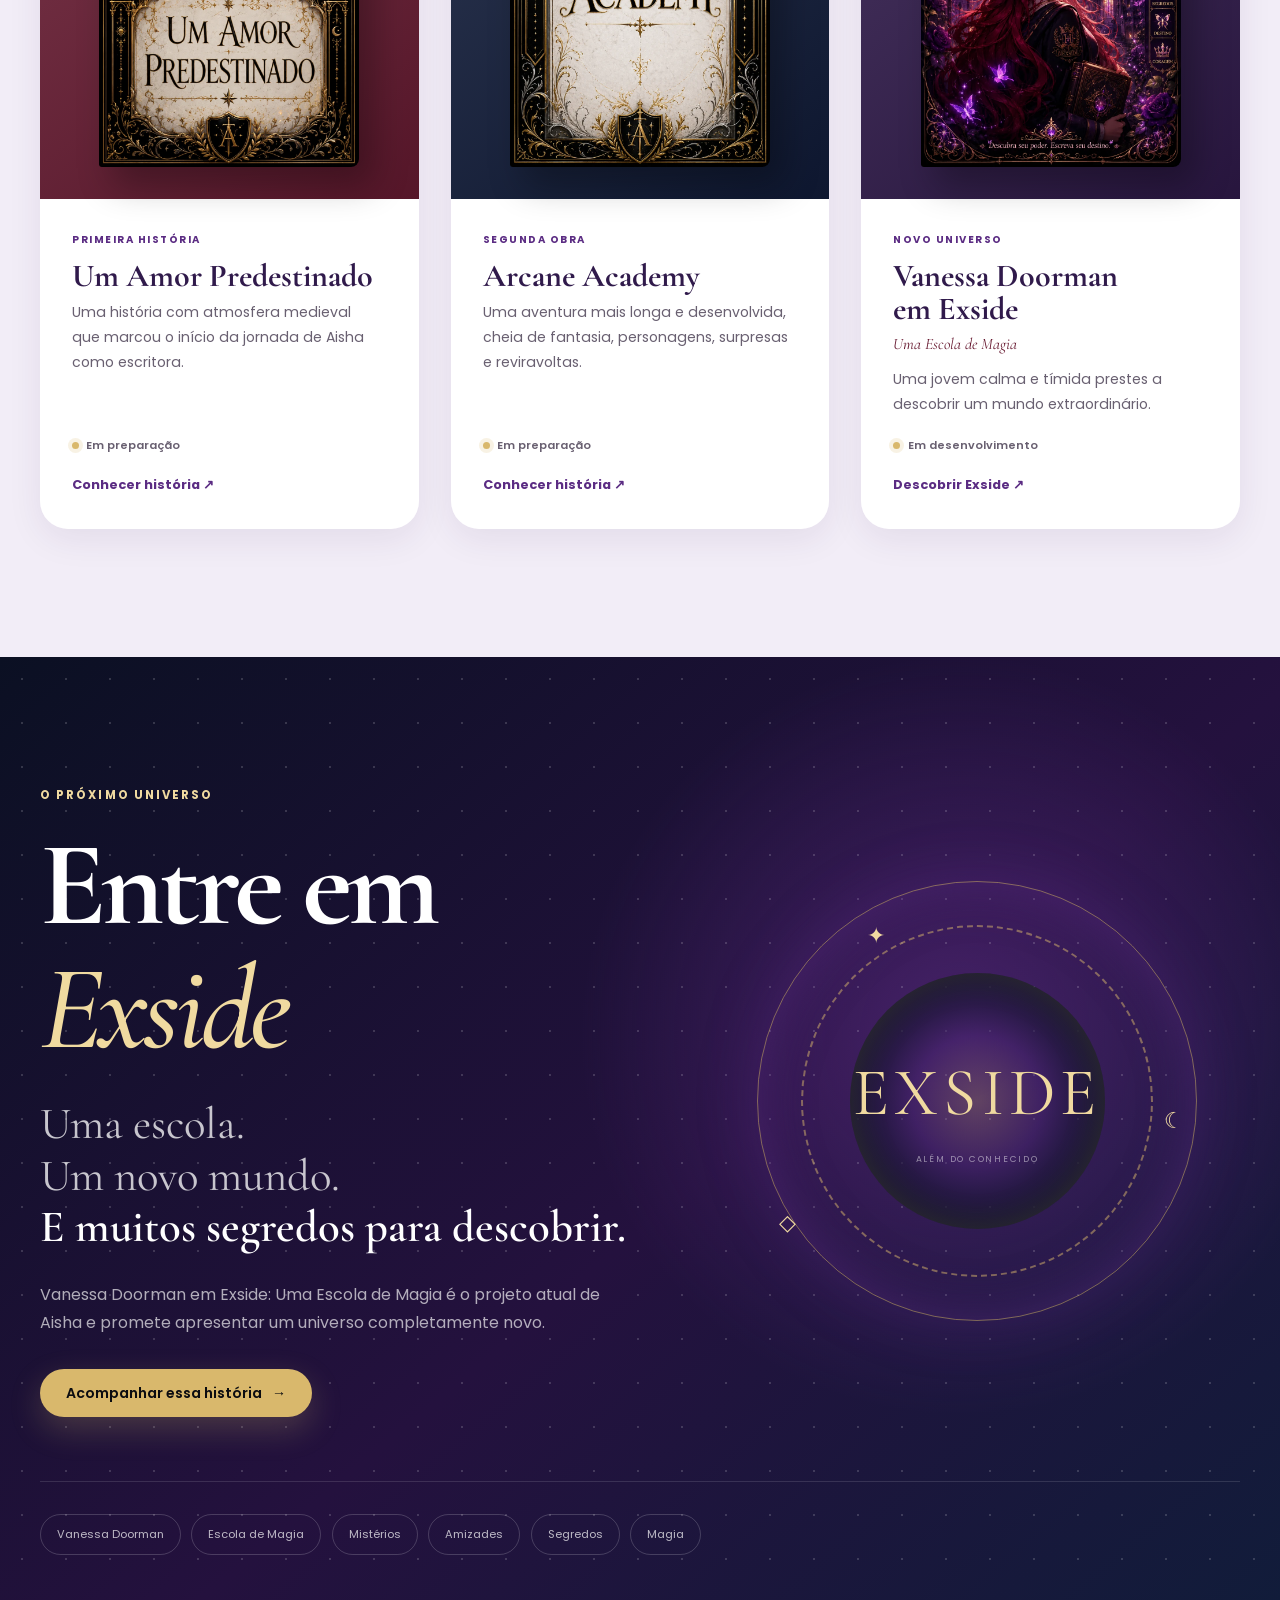
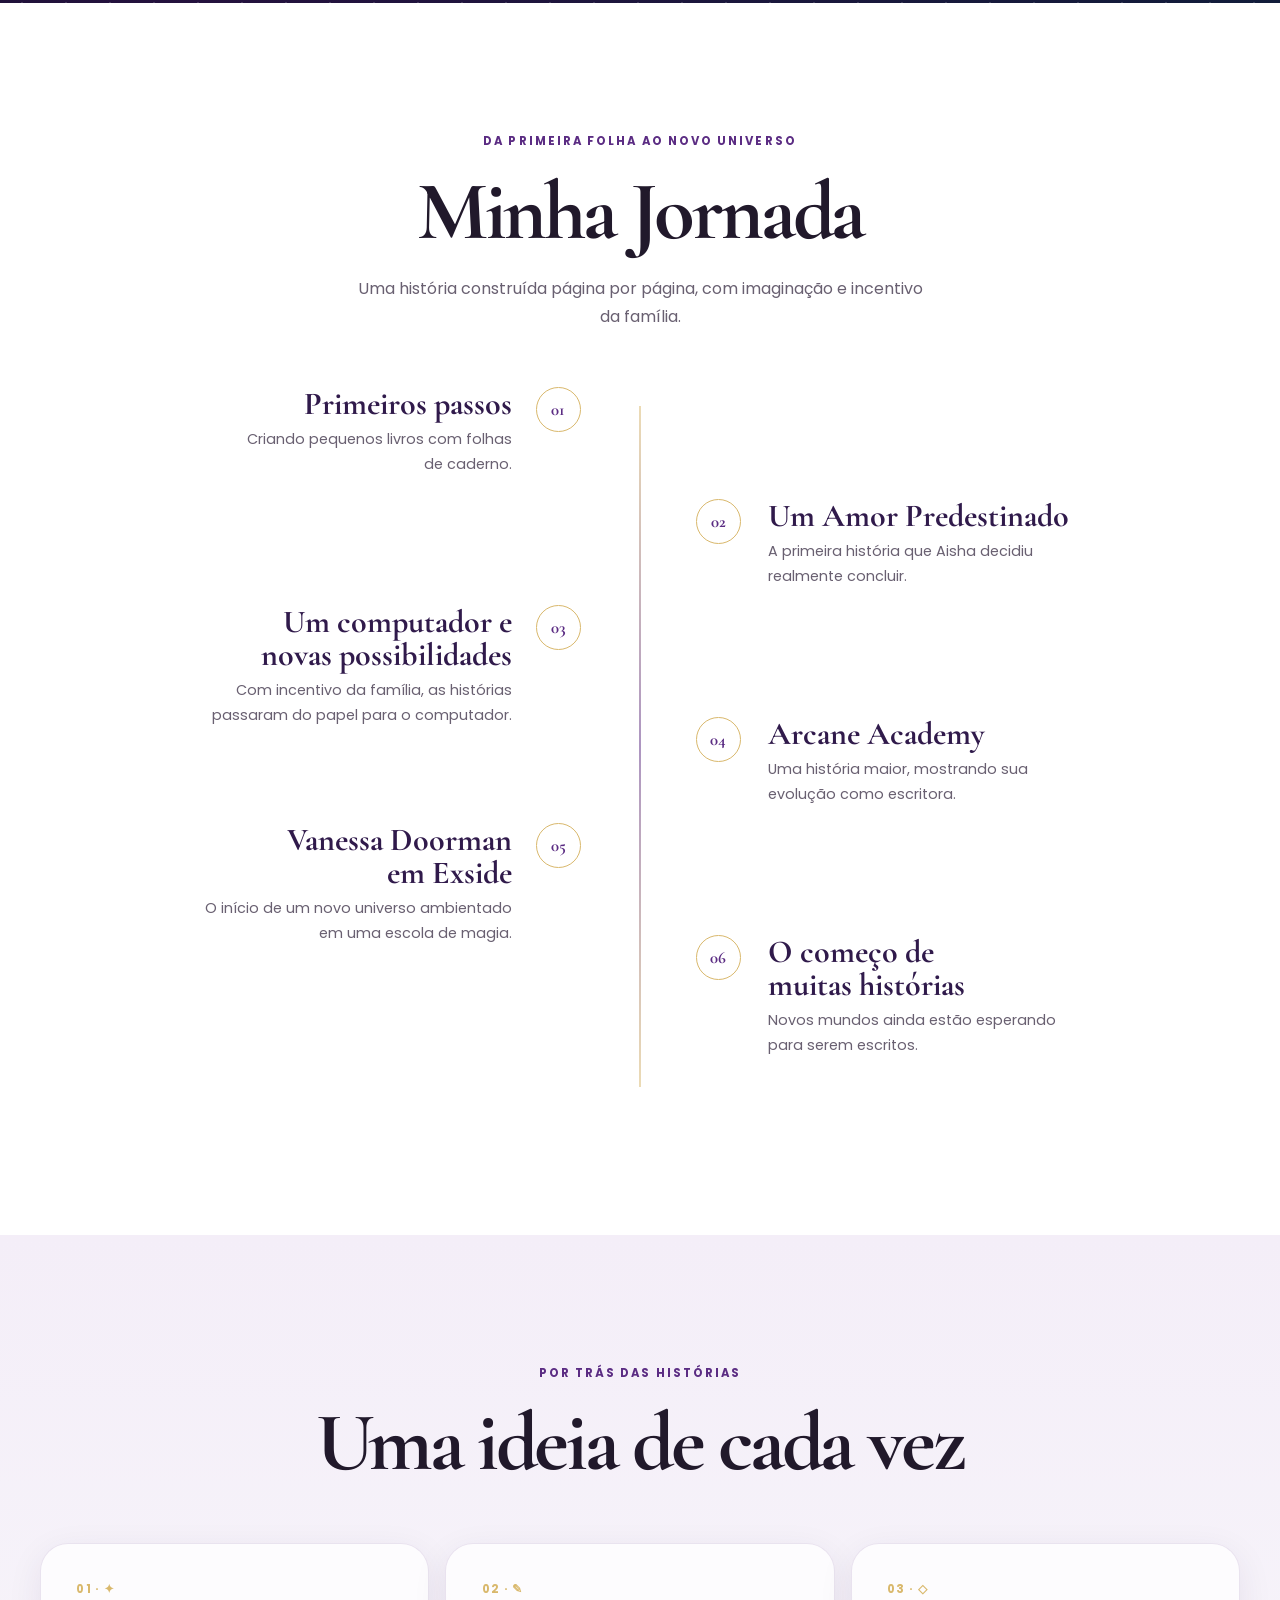
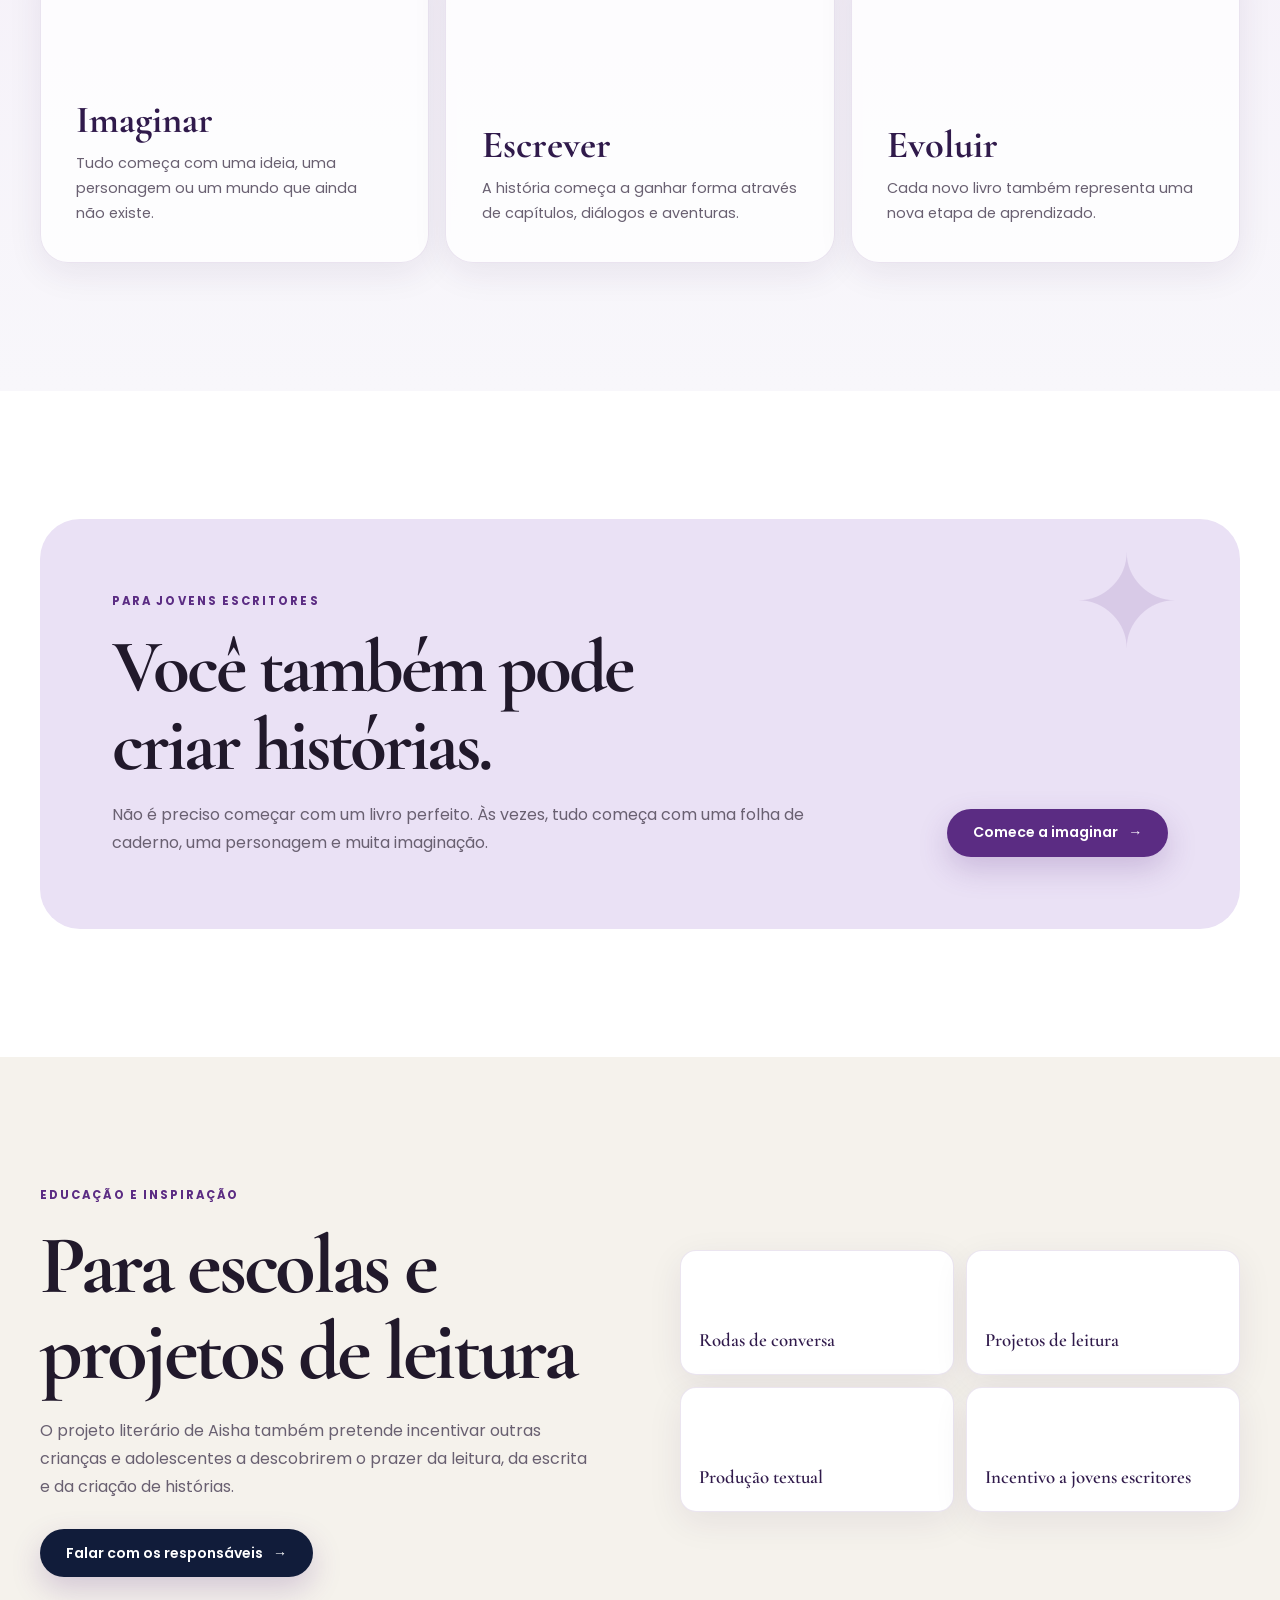
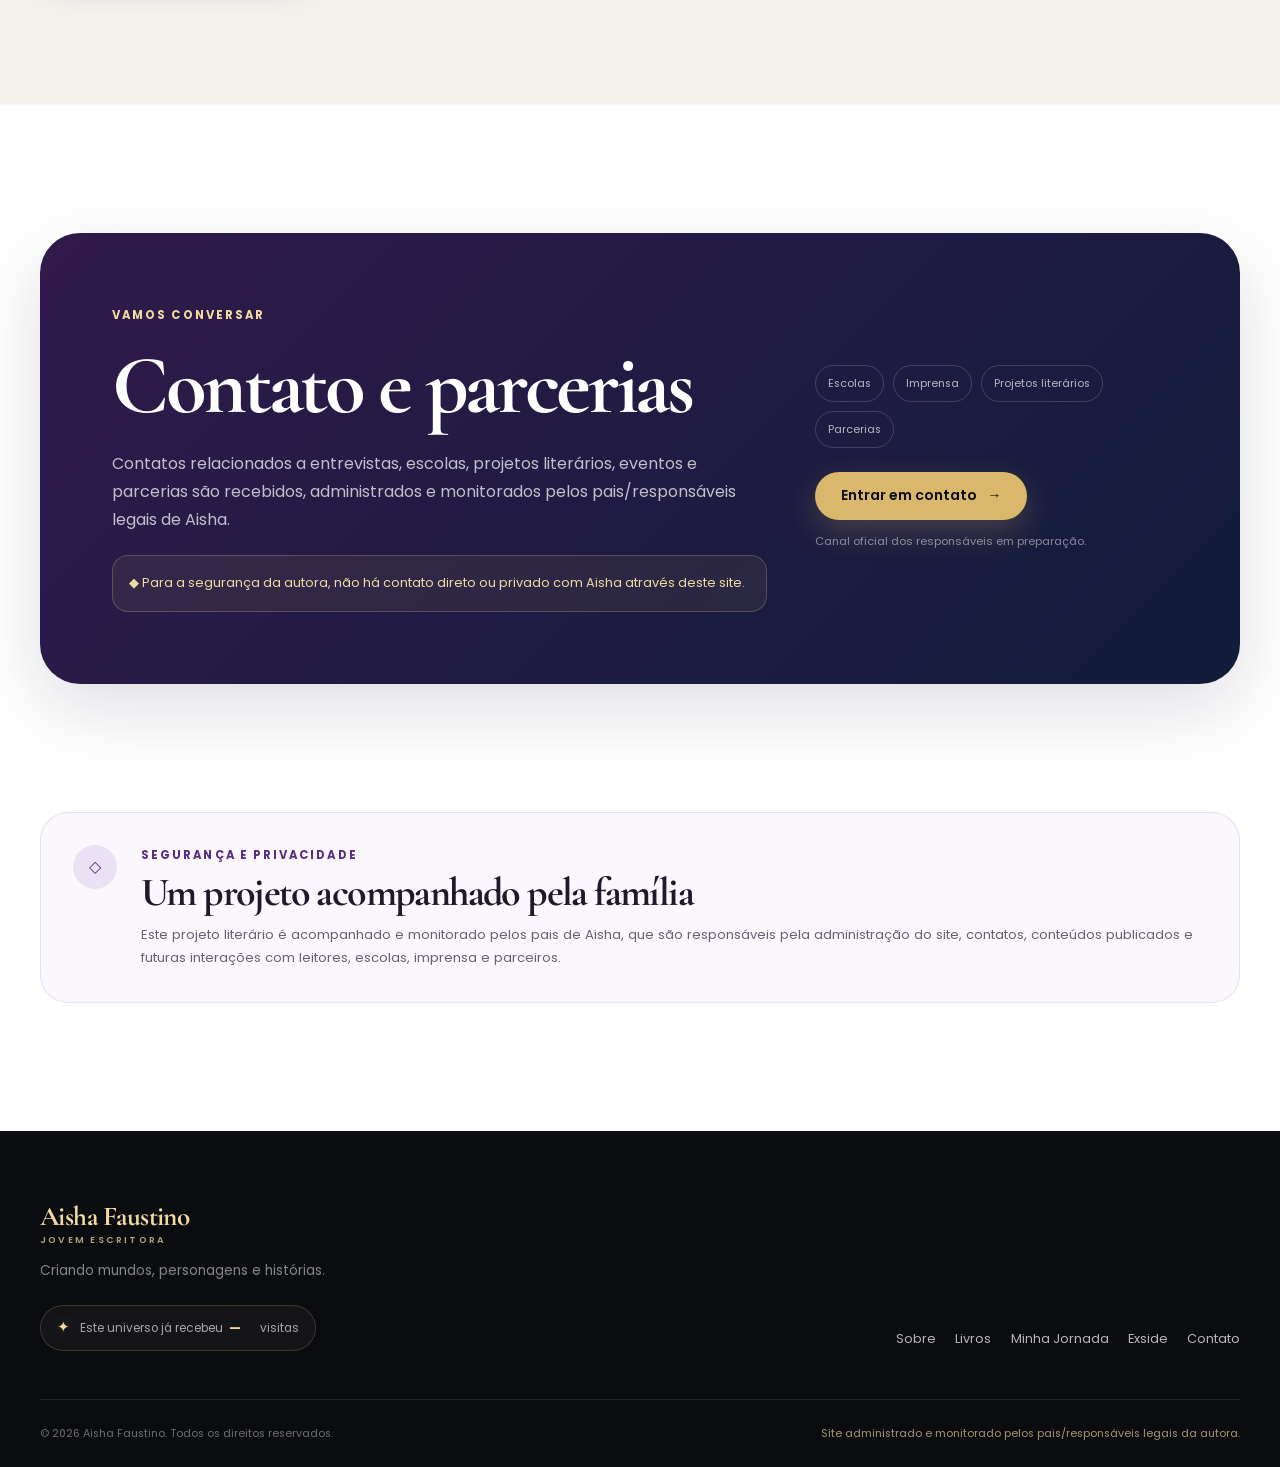
==== commit c570e2a8: "feat: adiciona contador de visitas com GoatCounter" ====
--- a/index.html
+++ b/index.html
@@ -2,314 +2,1247 @@
 <html lang="pt-BR">
 <head>
   <meta charset="utf-8">
+
   <meta name="viewport" content="width=device-width, initial-scale=1">
+
   <title>Aisha Faustino | Jovem Escritora</title>
-  <meta name="description" content="Conheça Aisha Faustino, jovem escritora paraense apaixonada por fantasia, literatura e criação de novos mundos.">
+
+  <meta
+    name="description"
+    content="Conheça Aisha Faustino, jovem escritora paraense apaixonada por fantasia, literatura e criação de novos mundos."
+  >
+
   <meta name="author" content="Aisha Faustino">
   <meta name="robots" content="index, follow">
   <meta name="theme-color" content="#301A4B">
+
   <link rel="icon" href="assets/icons/favicon.svg" type="image/svg+xml">
+
+  <!-- Open Graph -->
   <meta property="og:type" content="website">
   <meta property="og:locale" content="pt_BR">
   <meta property="og:title" content="Aisha Faustino | Jovem Escritora">
-  <meta property="og:description" content="Entre páginas, magia e imaginação. Conheça os mundos criados por Aisha Faustino.">
-  <!-- TODO: adicionar og:url, og:image e canonical após definir o domínio oficial. -->
+  <meta
+    property="og:description"
+    content="Entre páginas, magia e imaginação. Conheça os mundos criados por Aisha Faustino."
+  >
+
+  <!-- TODO: adicionar og:url, og:image e canonical quando desejar. -->
+
+  <!-- Twitter -->
   <meta name="twitter:card" content="summary_large_image">
   <meta name="twitter:title" content="Aisha Faustino | Jovem Escritora">
-  <meta name="twitter:description" content="Entre páginas, magia e imaginação.">
+  <meta
+    name="twitter:description"
+    content="Entre páginas, magia e imaginação."
+  >
+
   <link rel="manifest" href="manifest.webmanifest">
+
+  <!-- Fonts -->
   <link rel="preconnect" href="https://fonts.googleapis.com">
   <link rel="preconnect" href="https://fonts.gstatic.com" crossorigin>
-  <link href="https://fonts.googleapis.com/css2?family=Cormorant+Garamond:wght@500;600;700&family=Poppins:wght@400;500;600;700&display=swap" rel="stylesheet">
+
+  <link
+    href="https://fonts.googleapis.com/css2?family=Cormorant+Garamond:wght@500;600;700&family=Poppins:wght@400;500;600;700&display=swap"
+    rel="stylesheet"
+  >
+
+  <!-- CSS -->
   <link rel="stylesheet" href="assets/css/reset.css">
   <link rel="stylesheet" href="assets/css/variables.css">
   <link rel="stylesheet" href="assets/css/main.css">
   <link rel="stylesheet" href="assets/css/animations.css">
   <link rel="stylesheet" href="assets/css/responsive.css">
+
+  <!-- JavaScript -->
   <script src="assets/js/navigation.js" defer></script>
   <script src="assets/js/animations.js" defer></script>
   <script src="assets/js/modal.js" defer></script>
   <script src="assets/js/main.js" defer></script>
 </head>
+
 <body>
 
-  <script data-goatcounter="https://aishafaustino.goatcounter.com/count"
-        async src="//gc.zgo.at/count.js"></script>
-
-  <a class="skip-link" href="#conteudo">Pular para o conteúdo</a>
-
+  <a class="skip-link" href="#conteudo">
+    Pular para o conteúdo
+  </a>
+
+  <!-- HEADER -->
   <header class="site-header" data-header>
     <div class="container site-header__inner">
-      <a class="brand" href="#inicio" aria-label="Aisha Faustino — página inicial">
+
+      <a
+        class="brand"
+        href="#inicio"
+        aria-label="Aisha Faustino — página inicial"
+      >
         <span class="brand__name">Aisha Faustino</span>
         <span class="brand__role">Jovem Escritora</span>
       </a>
 
-      <button class="menu-toggle" type="button" aria-label="Abrir menu" aria-expanded="false" aria-controls="menu-principal" data-menu-toggle>
-        <span></span><span></span><span></span>
+      <button
+        class="menu-toggle"
+        type="button"
+        aria-label="Abrir menu"
+        aria-expanded="false"
+        aria-controls="menu-principal"
+        data-menu-toggle
+      >
+        <span></span>
+        <span></span>
+        <span></span>
       </button>
 
-      <nav class="site-nav" id="menu-principal" aria-label="Navegação principal" data-nav>
+      <nav
+        class="site-nav"
+        id="menu-principal"
+        aria-label="Navegação principal"
+        data-nav
+      >
         <a href="#inicio">Início</a>
         <a href="#sobre">Sobre</a>
         <a href="#livros">Livros</a>
         <a href="#exside">Exside</a>
         <a href="#jornada">Minha Jornada</a>
         <a href="#contato">Contato</a>
-        <a class="button button--small" href="#livros">Conheça meus livros</a>
+
+        <a class="button button--small" href="#livros">
+          Conheça meus livros
+        </a>
       </nav>
+
     </div>
   </header>
 
+
   <main id="conteudo">
-    <section class="hero" id="inicio" aria-labelledby="hero-title">
+
+    <!-- HERO -->
+    <section
+      class="hero"
+      id="inicio"
+      aria-labelledby="hero-title"
+    >
+
       <div class="hero__decor" aria-hidden="true">
-        <span class="spark spark--1">✦</span><span class="spark spark--2">✧</span><span class="spark spark--3">✦</span>
-      </div>
+        <span class="spark spark--1">✦</span>
+        <span class="spark spark--2">✧</span>
+        <span class="spark spark--3">✦</span>
+      </div>
+
       <div class="container hero__grid">
+
         <div class="hero__content reveal">
-          <p class="eyebrow"><span aria-hidden="true">✦</span> Jovem Escritora Paraense</p>
-          <h1 id="hero-title">Entre páginas,<br><em>magia</em> e imaginação.</h1>
-          <p class="hero__lead">Conheça as histórias e os mundos criados por Aisha Faustino, uma jovem escritora apaixonada por transformar ideias em aventuras.</p>
+
+          <p class="eyebrow">
+            <span aria-hidden="true">✦</span>
+            Jovem Escritora Paraense
+          </p>
+
+          <h1 id="hero-title">
+            Entre páginas,<br>
+            <em>magia</em> e imaginação.
+          </h1>
+
+          <p class="hero__lead">
+            Conheça as histórias e os mundos criados por
+            Aisha Faustino, uma jovem escritora apaixonada
+            por transformar ideias em aventuras.
+          </p>
+
           <div class="hero__actions">
-            <a class="button" href="#livros">Explorar os livros <span aria-hidden="true">→</span></a>
-            <a class="button button--ghost" href="#sobre">Conhecer Aisha</a>
+
+            <a class="button" href="#livros">
+              Explorar os livros
+              <span aria-hidden="true">→</span>
+            </a>
+
+            <a class="button button--ghost" href="#sobre">
+              Conhecer Aisha
+            </a>
+
           </div>
-          <a class="scroll-cue" href="#citacao"><span aria-hidden="true"></span> Continue a jornada</a>
-        </div>
-
-        <div class="hero-art reveal" aria-label="Ilustração conceitual de um livro mágico aberto sob uma lua">
+
+          <a class="scroll-cue" href="#citacao">
+            <span aria-hidden="true"></span>
+            Continue a jornada
+          </a>
+
+        </div>
+
+
+        <div
+          class="hero-art reveal"
+          aria-label="Ilustração conceitual de um livro mágico aberto sob uma lua"
+        >
+
           <div class="hero-art__orbit" aria-hidden="true"></div>
+
           <div class="hero-art__moon" aria-hidden="true"></div>
+
           <div class="magic-book" aria-hidden="true">
-            <div class="magic-book__page magic-book__page--left"><span></span><span></span><span></span></div>
+
+            <div class="magic-book__page magic-book__page--left">
+              <span></span>
+              <span></span>
+              <span></span>
+            </div>
+
             <div class="magic-book__spine"></div>
-            <div class="magic-book__page magic-book__page--right"><span></span><span></span><span></span></div>
+
+            <div class="magic-book__page magic-book__page--right">
+              <span></span>
+              <span></span>
+              <span></span>
+            </div>
+
           </div>
-          <span class="hero-art__star hero-art__star--1" aria-hidden="true">✦</span>
-          <span class="hero-art__star hero-art__star--2" aria-hidden="true">✧</span>
-          <span class="hero-art__star hero-art__star--3" aria-hidden="true">✦</span>
-          <p class="hero-art__note">Onde uma ideia<br>se torna um universo</p>
-        </div>
+
+          <span
+            class="hero-art__star hero-art__star--1"
+            aria-hidden="true"
+          >✦</span>
+
+          <span
+            class="hero-art__star hero-art__star--2"
+            aria-hidden="true"
+          >✧</span>
+
+          <span
+            class="hero-art__star hero-art__star--3"
+            aria-hidden="true"
+          >✦</span>
+
+          <p class="hero-art__note">
+            Onde uma ideia<br>
+            se torna um universo
+          </p>
+
+        </div>
+
       </div>
     </section>
 
-    <section class="quote-section" id="citacao" aria-label="Citação de Aisha Faustino">
+
+    <!-- CITAÇÃO -->
+    <section
+      class="quote-section"
+      id="citacao"
+      aria-label="Citação de Aisha Faustino"
+    >
+
       <div class="container quote reveal">
-        <span class="quote__mark" aria-hidden="true">“</span>
-        <blockquote>Todo mundo carrega uma história dentro de si. Estas são algumas das histórias que encontrei dentro de mim.</blockquote>
+
+        <span class="quote__mark" aria-hidden="true">
+          “
+        </span>
+
+        <blockquote>
+          Todo mundo carrega uma história dentro de si.
+          Estas são algumas das histórias que encontrei
+          dentro de mim.
+        </blockquote>
+
         <p>— Aisha Faustino</p>
+
       </div>
     </section>
 
-    <section class="section about" id="sobre" aria-labelledby="about-title">
+
+    <!-- SOBRE -->
+    <section
+      class="section about"
+      id="sobre"
+      aria-labelledby="about-title"
+    >
+
       <div class="container about__grid">
+
         <div class="about__visual reveal">
-          <!-- Imagem artística fornecida pela família; substituir apenas por material oficial autorizado. -->
-          <img src="assets/images/aisha-sonhadora.webp" width="900" height="1350" alt="Ilustração artística de Aisha lendo entre livros, estrelas e símbolos de imaginação" loading="lazy">
-          <span class="about__caption">Uma jovem autora.<br>Infinitos mundos.</span>
-        </div>
+
+          <img
+            src="assets/images/aisha-sonhadora.webp"
+            width="900"
+            height="1350"
+            alt="Ilustração artística de Aisha lendo entre livros, estrelas e símbolos de imaginação"
+            loading="lazy"
+          >
+
+          <span class="about__caption">
+            Uma jovem autora.<br>
+            Infinitos mundos.
+          </span>
+
+        </div>
+
+
         <div class="about__content reveal">
-          <p class="section-kicker">Por trás das páginas</p>
-          <h2 id="about-title">Conheça Aisha</h2>
-          <p>Aisha Faustino é uma jovem escritora paraense apaixonada por livros, fantasia e criação de novos mundos.</p>
-          <p>Nascida em Redenção e moradora de Bannach, no Pará, começou a escrever suas primeiras histórias ainda muito jovem. Seu primeiro contato com a criação de livros aconteceu de maneira simples: Aisha cortava folhas de caderno para transformá-las em pequenos livros e preenchia aquelas páginas com personagens e aventuras que surgiam de sua imaginação.</p>
-          <p>Com incentivo da família, passou a escrever suas histórias no computador e começou a desenvolver projetos cada vez maiores. Hoje possui dois livros concluídos e trabalha em seu terceiro universo literário.</p>
-          <p class="certificate-note"><span aria-hidden="true">✦</span> Aisha possui certificado de conclusão de curso pela Fundação Bradesco.</p>
-        </div>
-      </div>
-      <div class="container stats" aria-label="Números da trajetória de Aisha">
-        <article class="stat reveal"><strong>3</strong><span>Projetos<br>literários</span></article>
-        <article class="stat reveal"><strong>2</strong><span>Livros<br>concluídos</span></article>
-        <article class="stat reveal"><strong>1</strong><span>Novo universo<br>em criação</span></article>
-        <article class="stat reveal"><strong>∞</strong><span>Imaginação</span></article>
-      </div>
+
+          <p class="section-kicker">
+            Por trás das páginas
+          </p>
+
+          <h2 id="about-title">
+            Conheça Aisha
+          </h2>
+
+          <p>
+            Aisha Faustino é uma jovem escritora paraense
+            apaixonada por livros, fantasia e criação de
+            novos mundos.
+          </p>
+
+          <p>
+            Nascida em Redenção e moradora de Bannach,
+            no Pará, começou a escrever suas primeiras
+            histórias ainda muito jovem.
+          </p>
+
+          <p>
+            Seu primeiro contato com a criação de livros
+            aconteceu de maneira simples: Aisha cortava
+            folhas de caderno para transformá-las em
+            pequenos livros e preenchia aquelas páginas
+            com personagens e aventuras que surgiam de
+            sua imaginação.
+          </p>
+
+          <p>
+            Com incentivo da família, passou a escrever
+            suas histórias no computador e começou a
+            desenvolver projetos cada vez maiores.
+            Hoje possui dois livros concluídos e trabalha
+            em seu terceiro universo literário.
+          </p>
+
+          <p class="certificate-note">
+            <span aria-hidden="true">✦</span>
+            Aisha possui certificado de conclusão de curso
+            pela Fundação Bradesco.
+          </p>
+
+        </div>
+      </div>
+
+
+      <div
+        class="container stats"
+        aria-label="Números da trajetória de Aisha"
+      >
+
+        <article class="stat reveal">
+          <strong>3</strong>
+          <span>Projetos<br>literários</span>
+        </article>
+
+        <article class="stat reveal">
+          <strong>2</strong>
+          <span>Livros<br>concluídos</span>
+        </article>
+
+        <article class="stat reveal">
+          <strong>1</strong>
+          <span>Novo universo<br>em criação</span>
+        </article>
+
+        <article class="stat reveal">
+          <strong>∞</strong>
+          <span>Imaginação</span>
+        </article>
+
+      </div>
+
     </section>
 
-    <section class="section books" id="livros" aria-labelledby="books-title">
+
+    <!-- LIVROS -->
+    <section
+      class="section books"
+      id="livros"
+      aria-labelledby="books-title"
+    >
+
       <div class="container">
+
         <div class="section-heading reveal">
-          <p class="section-kicker">Biblioteca da autora</p>
-          <h2 id="books-title">Histórias que já começaram<br>a ganhar vida</h2>
-          <p>Três universos, três momentos de uma jornada que está apenas começando.</p>
-        </div>
+
+          <p class="section-kicker">
+            Biblioteca da autora
+          </p>
+
+          <h2 id="books-title">
+            Histórias que já começaram<br>
+            a ganhar vida
+          </h2>
+
+          <p>
+            Três universos, três momentos de uma jornada
+            que está apenas começando.
+          </p>
+
+        </div>
+
+
         <div class="books__grid">
+
+          <!-- LIVRO 01 -->
           <article class="book-card book-card--wine reveal">
-            <button class="book-card__button" type="button" data-modal-open="book-01" aria-label="Conhecer Um Amor Predestinado">
-              <div class="book-card__cover"><img src="assets/images/book-01.webp" width="900" height="1350" alt="Capa ilustrada em preto e dourado de Um Amor Predestinado" loading="lazy"></div>
+
+            <button
+              class="book-card__button"
+              type="button"
+              data-modal-open="book-01"
+              aria-label="Conhecer Um Amor Predestinado"
+            >
+
+              <div class="book-card__cover">
+
+                <img
+                  src="assets/images/book-01.webp"
+                  width="900"
+                  height="1350"
+                  alt="Capa ilustrada em preto e dourado de Um Amor Predestinado"
+                  loading="lazy"
+                >
+
+              </div>
+
               <div class="book-card__content">
-                <span class="tag">Primeira história</span>
+
+                <span class="tag">
+                  Primeira história
+                </span>
+
                 <h3>Um Amor Predestinado</h3>
-                <p>Uma história com atmosfera medieval que marcou o início da jornada de Aisha como escritora.</p>
-                <span class="status"><i></i> Em preparação</span>
-                <span class="text-link">Conhecer história <span aria-hidden="true">↗</span></span>
+
+                <p>
+                  Uma história com atmosfera medieval que
+                  marcou o início da jornada de Aisha como
+                  escritora.
+                </p>
+
+                <span class="status">
+                  <i></i>
+                  Em preparação
+                </span>
+
+                <span class="text-link">
+                  Conhecer história
+                  <span aria-hidden="true">↗</span>
+                </span>
+
               </div>
+
             </button>
+
           </article>
 
+
+          <!-- LIVRO 02 -->
           <article class="book-card book-card--navy reveal">
-            <button class="book-card__button" type="button" data-modal-open="book-02" aria-label="Conhecer Arcane Academy">
-              <div class="book-card__cover"><img src="assets/images/book-02.webp" width="899" height="1350" alt="Capa ornamentada em preto, branco e dourado de Arcane Academy" loading="lazy"></div>
+
+            <button
+              class="book-card__button"
+              type="button"
+              data-modal-open="book-02"
+              aria-label="Conhecer Arcane Academy"
+            >
+
+              <div class="book-card__cover">
+
+                <img
+                  src="assets/images/book-02.webp"
+                  width="899"
+                  height="1350"
+                  alt="Capa ornamentada em preto, branco e dourado de Arcane Academy"
+                  loading="lazy"
+                >
+
+              </div>
+
               <div class="book-card__content">
-                <span class="tag">Segunda obra</span>
+
+                <span class="tag">
+                  Segunda obra
+                </span>
+
                 <h3>Arcane Academy</h3>
-                <p>Uma aventura mais longa e desenvolvida, cheia de fantasia, personagens, surpresas e reviravoltas.</p>
-                <span class="status"><i></i> Em preparação</span>
-                <span class="text-link">Conhecer história <span aria-hidden="true">↗</span></span>
+
+                <p>
+                  Uma aventura mais longa e desenvolvida,
+                  cheia de fantasia, personagens, surpresas
+                  e reviravoltas.
+                </p>
+
+                <span class="status">
+                  <i></i>
+                  Em preparação
+                </span>
+
+                <span class="text-link">
+                  Conhecer história
+                  <span aria-hidden="true">↗</span>
+                </span>
+
               </div>
+
             </button>
+
           </article>
 
+
+          <!-- LIVRO 03 -->
           <article class="book-card book-card--purple reveal">
-            <button class="book-card__button" type="button" data-modal-open="book-03" aria-label="Descobrir Vanessa Doorman em Exside">
-              <div class="book-card__cover"><img src="assets/images/book-03.webp" width="900" height="1350" alt="Arte conceitual roxa e dourada do universo de Vanessa em Exside" loading="lazy"></div>
+
+            <button
+              class="book-card__button"
+              type="button"
+              data-modal-open="book-03"
+              aria-label="Descobrir Vanessa Doorman em Exside"
+            >
+
+              <div class="book-card__cover">
+
+                <img
+                  src="assets/images/book-03.webp"
+                  width="900"
+                  height="1350"
+                  alt="Arte conceitual roxa e dourada do universo de Vanessa em Exside"
+                  loading="lazy"
+                >
+
+              </div>
+
               <div class="book-card__content">
-                <span class="tag">Novo universo</span>
-                <h3>Vanessa Doorman em Exside</h3>
-                <small>Uma Escola de Magia</small>
-                <p>Uma jovem calma e tímida prestes a descobrir um mundo extraordinário.</p>
-                <span class="status"><i></i> Em desenvolvimento</span>
-                <span class="text-link">Descobrir Exside <span aria-hidden="true">↗</span></span>
+
+                <span class="tag">
+                  Novo universo
+                </span>
+
+                <h3>
+                  Vanessa Doorman em Exside
+                </h3>
+
+                <small>
+                  Uma Escola de Magia
+                </small>
+
+                <p>
+                  Uma jovem calma e tímida prestes a
+                  descobrir um mundo extraordinário.
+                </p>
+
+                <span class="status">
+                  <i></i>
+                  Em desenvolvimento
+                </span>
+
+                <span class="text-link">
+                  Descobrir Exside
+                  <span aria-hidden="true">↗</span>
+                </span>
+
               </div>
+
             </button>
+
           </article>
-        </div>
+
+        </div>
+
       </div>
     </section>
 
-    <section class="exside" id="exside" aria-labelledby="exside-title">
-      <div class="exside__stars" aria-hidden="true"></div>
+
+    <!-- EXSIDE -->
+    <section
+      class="exside"
+      id="exside"
+      aria-labelledby="exside-title"
+    >
+
+      <div
+        class="exside__stars"
+        aria-hidden="true"
+      ></div>
+
+
       <div class="container exside__grid">
+
         <div class="exside__content reveal">
-          <p class="section-kicker section-kicker--light">O próximo universo</p>
-          <h2 id="exside-title">Entre em <em>Exside</em></h2>
-          <p class="exside__statement">Uma escola.<br>Um novo mundo.<br><strong>E muitos segredos para descobrir.</strong></p>
-          <p>Vanessa Doorman em Exside: Uma Escola de Magia é o projeto atual de Aisha e promete apresentar um universo completamente novo.</p>
-          <button class="button button--gold" type="button" data-modal-open="exside">Acompanhar essa história <span aria-hidden="true">→</span></button>
-        </div>
-        <div class="exside__portal reveal" aria-hidden="true">
+
+          <p class="section-kicker section-kicker--light">
+            O próximo universo
+          </p>
+
+          <h2 id="exside-title">
+            Entre em <em>Exside</em>
+          </h2>
+
+          <p class="exside__statement">
+            Uma escola.<br>
+            Um novo mundo.<br>
+            <strong>
+              E muitos segredos para descobrir.
+            </strong>
+          </p>
+
+          <p>
+            Vanessa Doorman em Exside: Uma Escola de Magia
+            é o projeto atual de Aisha e promete apresentar
+            um universo completamente novo.
+          </p>
+
+          <button
+            class="button button--gold"
+            type="button"
+            data-modal-open="exside"
+          >
+            Acompanhar essa história
+            <span aria-hidden="true">→</span>
+          </button>
+
+        </div>
+
+
+        <div
+          class="exside__portal reveal"
+          aria-hidden="true"
+        >
+
           <div class="portal-ring portal-ring--outer"></div>
+
           <div class="portal-ring portal-ring--middle"></div>
-          <div class="portal-core"><span>EXSIDE</span><small>além do conhecido</small></div>
-          <span class="portal-symbol portal-symbol--1">✦</span><span class="portal-symbol portal-symbol--2">☾</span><span class="portal-symbol portal-symbol--3">◇</span>
-        </div>
-      </div>
-      <div class="container exside__traits" aria-label="Elementos do universo Exside">
-        <span>Vanessa Doorman</span><span>Escola de Magia</span><span>Mistérios</span><span>Amizades</span><span>Segredos</span><span>Magia</span>
-      </div>
+
+          <div class="portal-core">
+            <span>EXSIDE</span>
+            <small>além do conhecido</small>
+          </div>
+
+          <span class="portal-symbol portal-symbol--1">✦</span>
+          <span class="portal-symbol portal-symbol--2">☾</span>
+          <span class="portal-symbol portal-symbol--3">◇</span>
+
+        </div>
+
+      </div>
+
+
+      <div
+        class="container exside__traits"
+        aria-label="Elementos do universo Exside"
+      >
+
+        <span>Vanessa Doorman</span>
+        <span>Escola de Magia</span>
+        <span>Mistérios</span>
+        <span>Amizades</span>
+        <span>Segredos</span>
+        <span>Magia</span>
+
+      </div>
+
     </section>
 
-    <section class="section journey" id="jornada" aria-labelledby="journey-title">
+
+    <!-- JORNADA -->
+    <section
+      class="section journey"
+      id="jornada"
+      aria-labelledby="journey-title"
+    >
+
       <div class="container">
+
         <div class="section-heading reveal">
-          <p class="section-kicker">Da primeira folha ao novo universo</p>
-          <h2 id="journey-title">Minha Jornada</h2>
-          <p>Uma história construída página por página, com imaginação e incentivo da família.</p>
-        </div>
+
+          <p class="section-kicker">
+            Da primeira folha ao novo universo
+          </p>
+
+          <h2 id="journey-title">
+            Minha Jornada
+          </h2>
+
+          <p>
+            Uma história construída página por página,
+            com imaginação e incentivo da família.
+          </p>
+
+        </div>
+
+
         <ol class="timeline">
-          <li class="timeline__item reveal"><span class="timeline__number">01</span><div><h3>Primeiros passos</h3><p>Criando pequenos livros com folhas de caderno.</p></div></li>
-          <li class="timeline__item reveal"><span class="timeline__number">02</span><div><h3>Um Amor Predestinado</h3><p>A primeira história que Aisha decidiu realmente concluir.</p></div></li>
-          <li class="timeline__item reveal"><span class="timeline__number">03</span><div><h3>Um computador e novas possibilidades</h3><p>Com incentivo da família, as histórias passaram do papel para o computador.</p></div></li>
-          <li class="timeline__item reveal"><span class="timeline__number">04</span><div><h3>Arcane Academy</h3><p>Uma história maior, mostrando sua evolução como escritora.</p></div></li>
-          <li class="timeline__item reveal"><span class="timeline__number">05</span><div><h3>Vanessa Doorman em Exside</h3><p>O início de um novo universo ambientado em uma escola de magia.</p></div></li>
-          <li class="timeline__item reveal"><span class="timeline__number">06</span><div><h3>O começo de muitas histórias</h3><p>Novos mundos ainda estão esperando para serem escritos.</p></div></li>
+
+          <li class="timeline__item reveal">
+
+            <span class="timeline__number">
+              01
+            </span>
+
+            <div>
+              <h3>Primeiros passos</h3>
+              <p>
+                Criando pequenos livros com folhas de caderno.
+              </p>
+            </div>
+
+          </li>
+
+
+          <li class="timeline__item reveal">
+
+            <span class="timeline__number">
+              02
+            </span>
+
+            <div>
+              <h3>Um Amor Predestinado</h3>
+              <p>
+                A primeira história que Aisha decidiu
+                realmente concluir.
+              </p>
+            </div>
+
+          </li>
+
+
+          <li class="timeline__item reveal">
+
+            <span class="timeline__number">
+              03
+            </span>
+
+            <div>
+              <h3>
+                Um computador e novas possibilidades
+              </h3>
+
+              <p>
+                Com incentivo da família, as histórias
+                passaram do papel para o computador.
+              </p>
+            </div>
+
+          </li>
+
+
+          <li class="timeline__item reveal">
+
+            <span class="timeline__number">
+              04
+            </span>
+
+            <div>
+              <h3>Arcane Academy</h3>
+
+              <p>
+                Uma história maior, mostrando sua
+                evolução como escritora.
+              </p>
+            </div>
+
+          </li>
+
+
+          <li class="timeline__item reveal">
+
+            <span class="timeline__number">
+              05
+            </span>
+
+            <div>
+              <h3>Vanessa Doorman em Exside</h3>
+
+              <p>
+                O início de um novo universo ambientado
+                em uma escola de magia.
+              </p>
+            </div>
+
+          </li>
+
+
+          <li class="timeline__item reveal">
+
+            <span class="timeline__number">
+              06
+            </span>
+
+            <div>
+              <h3>
+                O começo de muitas histórias
+              </h3>
+
+              <p>
+                Novos mundos ainda estão esperando
+                para serem escritos.
+              </p>
+            </div>
+
+          </li>
+
         </ol>
+
       </div>
     </section>
 
-    <section class="section process" aria-labelledby="process-title">
+
+    <!-- PROCESSO -->
+    <section
+      class="section process"
+      aria-labelledby="process-title"
+    >
+
       <div class="container">
-        <div class="section-heading reveal"><p class="section-kicker">Por trás das histórias</p><h2 id="process-title">Uma ideia de cada vez</h2></div>
+
+        <div class="section-heading reveal">
+
+          <p class="section-kicker">
+            Por trás das histórias
+          </p>
+
+          <h2 id="process-title">
+            Uma ideia de cada vez
+          </h2>
+
+        </div>
+
+
         <div class="process__grid">
-          <article class="process-card reveal"><span aria-hidden="true">01 · ✦</span><h3>Imaginar</h3><p>Tudo começa com uma ideia, uma personagem ou um mundo que ainda não existe.</p></article>
-          <article class="process-card reveal"><span aria-hidden="true">02 · ✎</span><h3>Escrever</h3><p>A história começa a ganhar forma através de capítulos, diálogos e aventuras.</p></article>
-          <article class="process-card reveal"><span aria-hidden="true">03 · ◇</span><h3>Evoluir</h3><p>Cada novo livro também representa uma nova etapa de aprendizado.</p></article>
-        </div>
+
+          <article class="process-card reveal">
+
+            <span aria-hidden="true">
+              01 · ✦
+            </span>
+
+            <h3>Imaginar</h3>
+
+            <p>
+              Tudo começa com uma ideia, uma personagem
+              ou um mundo que ainda não existe.
+            </p>
+
+          </article>
+
+
+          <article class="process-card reveal">
+
+            <span aria-hidden="true">
+              02 · ✎
+            </span>
+
+            <h3>Escrever</h3>
+
+            <p>
+              A história começa a ganhar forma através
+              de capítulos, diálogos e aventuras.
+            </p>
+
+          </article>
+
+
+          <article class="process-card reveal">
+
+            <span aria-hidden="true">
+              03 · ◇
+            </span>
+
+            <h3>Evoluir</h3>
+
+            <p>
+              Cada novo livro também representa uma nova
+              etapa de aprendizado.
+            </p>
+
+          </article>
+
+        </div>
+
       </div>
     </section>
 
-    <section class="section young-writers" aria-labelledby="writers-title">
+
+    <!-- JOVENS ESCRITORES -->
+    <section
+      class="section young-writers"
+      aria-labelledby="writers-title"
+    >
+
       <div class="container young-writers__panel reveal">
-        <div><p class="section-kicker">Para jovens escritores</p><h2 id="writers-title">Você também pode criar histórias.</h2><p>Não é preciso começar com um livro perfeito. Às vezes, tudo começa com uma folha de caderno, uma personagem e muita imaginação.</p></div>
-        <button class="button" type="button" data-modal-open="writing">Comece a imaginar <span aria-hidden="true">→</span></button>
-      </div>
+
+        <div>
+
+          <p class="section-kicker">
+            Para jovens escritores
+          </p>
+
+          <h2 id="writers-title">
+            Você também pode criar histórias.
+          </h2>
+
+          <p>
+            Não é preciso começar com um livro perfeito.
+            Às vezes, tudo começa com uma folha de caderno,
+            uma personagem e muita imaginação.
+          </p>
+
+        </div>
+
+
+        <button
+          class="button"
+          type="button"
+          data-modal-open="writing"
+        >
+          Comece a imaginar
+          <span aria-hidden="true">→</span>
+        </button>
+
+      </div>
+
     </section>
 
-    <section class="section schools" aria-labelledby="schools-title">
+
+    <!-- ESCOLAS -->
+    <section
+      class="section schools"
+      aria-labelledby="schools-title"
+    >
+
       <div class="container schools__grid">
+
         <div class="schools__content reveal">
-          <p class="section-kicker">Educação e inspiração</p>
-          <h2 id="schools-title">Para escolas e projetos de leitura</h2>
-          <p>O projeto literário de Aisha também pretende incentivar outras crianças e adolescentes a descobrirem o prazer da leitura, da escrita e da criação de histórias.</p>
-          <a class="button button--dark" href="#contato">Falar com os responsáveis <span aria-hidden="true">→</span></a>
-        </div>
+
+          <p class="section-kicker">
+            Educação e inspiração
+          </p>
+
+          <h2 id="schools-title">
+            Para escolas e projetos de leitura
+          </h2>
+
+          <p>
+            O projeto literário de Aisha também pretende
+            incentivar outras crianças e adolescentes a
+            descobrirem o prazer da leitura, da escrita e
+            da criação de histórias.
+          </p>
+
+          <a
+            class="button button--dark"
+            href="#contato"
+          >
+            Falar com os responsáveis
+            <span aria-hidden="true">→</span>
+          </a>
+
+        </div>
+
+
         <div class="schools__cards reveal">
-          <span>Rodas de conversa</span><span>Projetos de leitura</span><span>Produção textual</span><span>Incentivo a jovens escritores</span>
-        </div>
-      </div>
+
+          <span>Rodas de conversa</span>
+          <span>Projetos de leitura</span>
+          <span>Produção textual</span>
+          <span>Incentivo a jovens escritores</span>
+
+        </div>
+
+      </div>
+
     </section>
 
-    <section class="section contact" id="contato" aria-labelledby="contact-title">
+
+    <!-- CONTATO -->
+    <section
+      class="section contact"
+      id="contato"
+      aria-labelledby="contact-title"
+    >
+
       <div class="container contact__panel reveal">
+
         <div class="contact__intro">
-          <p class="section-kicker section-kicker--light">Vamos conversar</p>
-          <h2 id="contact-title">Contato e parcerias</h2>
-          <p>Contatos relacionados a entrevistas, escolas, projetos literários, eventos e parcerias são recebidos, administrados e monitorados pelos pais/responsáveis legais de Aisha.</p>
-          <p class="safety-note"><span aria-hidden="true">◆</span> Para a segurança da autora, não há contato direto ou privado com Aisha através deste site.</p>
-        </div>
+
+          <p class="section-kicker section-kicker--light">
+            Vamos conversar
+          </p>
+
+          <h2 id="contact-title">
+            Contato e parcerias
+          </h2>
+
+          <p>
+            Contatos relacionados a entrevistas, escolas,
+            projetos literários, eventos e parcerias são
+            recebidos, administrados e monitorados pelos
+            pais/responsáveis legais de Aisha.
+          </p>
+
+          <p class="safety-note">
+
+            <span aria-hidden="true">◆</span>
+
+            Para a segurança da autora, não há contato
+            direto ou privado com Aisha através deste site.
+
+          </p>
+
+        </div>
+
+
         <div class="contact__actions">
-          <div class="contact__types" aria-label="Tipos de contato"><span>Escolas</span><span>Imprensa</span><span>Projetos literários</span><span>Parcerias</span></div>
+
+          <div
+            class="contact__types"
+            aria-label="Tipos de contato"
+          >
+
+            <span>Escolas</span>
+            <span>Imprensa</span>
+            <span>Projetos literários</span>
+            <span>Parcerias</span>
+
+          </div>
+
           <!-- TODO: inserir contato oficial dos responsáveis. -->
-          <button class="button button--gold" type="button" data-modal-open="contact">Entrar em contato <span aria-hidden="true">→</span></button>
-          <small>Canal oficial dos responsáveis em preparação.</small>
-        </div>
-      </div>
+
+          <button
+            class="button button--gold"
+            type="button"
+            data-modal-open="contact"
+          >
+            Entrar em contato
+            <span aria-hidden="true">→</span>
+          </button>
+
+          <small>
+            Canal oficial dos responsáveis em preparação.
+          </small>
+
+        </div>
+
+      </div>
+
     </section>
 
-    <section class="parental-notice" aria-labelledby="privacy-title">
+
+    <!-- SEGURANÇA -->
+    <section
+      class="parental-notice"
+      aria-labelledby="privacy-title"
+    >
+
       <div class="container parental-notice__inner reveal">
-        <span class="parental-notice__icon" aria-hidden="true">◇</span>
-        <div><p class="section-kicker">Segurança e privacidade</p><h2 id="privacy-title">Um projeto acompanhado pela família</h2><p>Este projeto literário é acompanhado e monitorado pelos pais de Aisha, que são responsáveis pela administração do site, contatos, conteúdos publicados e futuras interações com leitores, escolas, imprensa e parceiros.</p></div>
-      </div>
-
-      #contador 
-
-      <div class="site-visits" aria-label="Contador de visitas do site">
-    <span class="site-visits__icon" aria-hidden="true">✦</span>
-
-    <span>
-        ✦ Este universo já recebeu 1.284 visitas
-        <strong id="site-visit-count">...</strong>
-        visitas
-    </span>
+
+        <span
+          class="parental-notice__icon"
+          aria-hidden="true"
+        >
+          ◇
+        </span>
+
+        <div>
+
+          <p class="section-kicker">
+            Segurança e privacidade
+          </p>
+
+          <h2 id="privacy-title">
+            Um projeto acompanhado pela família
+          </h2>
+
+          <p>
+            Este projeto literário é acompanhado e
+            monitorado pelos pais de Aisha, que são
+            responsáveis pela administração do site,
+            contatos, conteúdos publicados e futuras
+            interações com leitores, escolas, imprensa
+            e parceiros.
+          </p>
+
+        </div>
+
+      </div>
+
+    </section>
+
+  </main>
+
+
+  <!-- FOOTER -->
+  <footer class="site-footer">
+
+    <div class="container site-footer__top">
+
+      <div class="site-footer__identity">
+
+        <a
+          class="brand brand--footer"
+          href="#inicio"
+        >
+          <span class="brand__name">
+            Aisha Faustino
+          </span>
+
+          <span class="brand__role">
+            Jovem Escritora
+          </span>
+        </a>
+
+        <p>
+          Criando mundos, personagens e histórias.
+        </p>
+
+
+        <!-- CONTADOR DE VISITAS -->
+        <div
+          class="site-visits"
+          aria-label="Contador de visitas do site"
+        >
+
+          <span
+            class="site-visits__icon"
+            aria-hidden="true"
+          >
+            ✦
+          </span>
+
+          <span class="site-visits__text">
+            Este universo já recebeu
+            <strong
+              id="site-visit-count"
+              aria-live="polite"
+            >
+              ...
+            </strong>
+            visitas
+          </span>
+
+        </div>
+
+      </div>
+
+
+      <nav aria-label="Navegação do rodapé">
+
+        <a href="#sobre">
+          Sobre
+        </a>
+
+        <a href="#livros">
+          Livros
+        </a>
+
+        <a href="#jornada">
+          Minha Jornada
+        </a>
+
+        <a href="#exside">
+          Exside
+        </a>
+
+        <a href="#contato">
+          Contato
+        </a>
+
+      </nav>
+
+    </div>
+
+
+    <div class="container site-footer__bottom">
+
+      <p>
+        © 2026 Aisha Faustino.
+        Todos os direitos reservados.
+      </p>
+
+      <p class="site-footer__guardian">
+        Site administrado e monitorado pelos
+        pais/responsáveis legais da autora.
+      </p>
+
+    </div>
+
+  </footer>
+
+
+  <!-- VOLTAR AO TOPO -->
+  <button
+    class="back-to-top"
+    type="button"
+    aria-label="Voltar ao topo"
+    data-back-to-top
+  >
+    ↑
+  </button>
+
+
+  <!-- MODAL -->
+  <div
+    class="modal"
+    data-modal
+    hidden
+  >
+
+    <div
+      class="modal__overlay"
+      data-modal-close
+    ></div>
+
+    <div
+      class="modal__dialog"
+      role="dialog"
+      aria-modal="true"
+      aria-labelledby="modal-title"
+      tabindex="-1"
+    >
+
+      <button
+        class="modal__close"
+        type="button"
+        aria-label="Fechar janela"
+        data-modal-close
+      >
+        ×
+      </button>
+
+      <div
+        class="modal__content"
+        data-modal-content
+      ></div>
+
+    </div>
+
   </div>
-  
-    </section>
-  </main>
-
-  <footer class="site-footer">
-
-
-    <div class="container site-footer__top">
-      <div><a class="brand brand--footer" href="#inicio"><span class="brand__name">Aisha Faustino</span><span class="brand__role">Jovem Escritora</span></a><p>Criando mundos, personagens e histórias.</p></div>
-      <nav aria-label="Navegação do rodapé"><a href="#sobre">Sobre</a><a href="#livros">Livros</a><a href="#jornada">Minha Jornada</a><a href="#exside">Exside</a><a href="#contato">Contato</a></nav>
+
+
+  <noscript>
+
+    <div class="noscript">
+      O conteúdo permanece disponível, mas o menu móvel
+      e as janelas interativas precisam de JavaScript.
     </div>
-    <div class="container site-footer__bottom">
-      <p>© 2026 Aisha Faustino. Todos os direitos reservados.</p>
-      <p class="site-footer__guardian">Site administrado e monitorado pelos pais/responsáveis legais da autora.</p>
-    </div>
-  </footer>
-
-  <button class="back-to-top" type="button" aria-label="Voltar ao topo" data-back-to-top>↑</button>
-
-  <div class="modal" data-modal hidden>
-    <div class="modal__overlay" data-modal-close></div>
-    <div class="modal__dialog" role="dialog" aria-modal="true" aria-labelledby="modal-title" tabindex="-1">
-      <button class="modal__close" type="button" aria-label="Fechar janela" data-modal-close>×</button>
-      <div class="modal__content" data-modal-content></div>
-    </div>
-  </div>
-
-  <noscript><div class="noscript">O conteúdo permanece disponível, mas o menu móvel e as janelas interativas precisam de JavaScript.</div></noscript>
+
+  </noscript>
+
+
+  <!--
+    GoatCounter
+
+    Responsável por registrar as visitas.
+    O domínio configurado é:
+    aishafaustino.goatcounter.com
+  -->
+  <script
+    data-goatcounter="https://aishafaustino.goatcounter.com/count"
+    async
+    src="https://gc.zgo.at/count.js"
+  ></script>
+
 </body>
-</html>
+</html>
--- a/assets/css/main.css
+++ b/assets/css/main.css
@@ -8,20 +8,45 @@
 }
 
 body.menu-open,
-body.modal-open { overflow: hidden; }
-
-h1, h2, h3, blockquote {
+body.modal-open {
+  overflow: hidden;
+}
+
+h1,
+h2,
+h3,
+blockquote {
   font-family: var(--font-heading);
   line-height: 1.04;
   text-wrap: balance;
 }
 
-h2 { font-size: clamp(2.7rem, 8vw, 5.2rem); letter-spacing: -.04em; }
-h3 { font-size: clamp(1.55rem, 4vw, 2rem); }
-p { text-wrap: pretty; }
-
-.container { width: min(calc(100% - 40px), var(--container)); margin-inline: auto; }
-.section { padding-block: var(--section-space); }
+h2 {
+  font-size: clamp(2.7rem, 8vw, 5.2rem);
+  letter-spacing: -.04em;
+}
+
+h3 {
+  font-size: clamp(1.55rem, 4vw, 2rem);
+}
+
+p {
+  text-wrap: pretty;
+}
+
+.container {
+  width: min(calc(100% - 40px), var(--container));
+  margin-inline: auto;
+}
+
+.section {
+  padding-block: var(--section-space);
+}
+
+
+/* =====================================================
+   ACESSIBILIDADE
+===================================================== */
 
 .skip-link {
   position: fixed;
@@ -35,9 +60,20 @@
   font-weight: 700;
   transform: translateY(-180%);
 }
-.skip-link:focus { transform: translateY(0); }
-
-:focus-visible { outline: 3px solid var(--color-gold); outline-offset: 4px; }
+
+.skip-link:focus {
+  transform: translateY(0);
+}
+
+:focus-visible {
+  outline: 3px solid var(--color-gold);
+  outline-offset: 4px;
+}
+
+
+/* =====================================================
+   HEADER
+===================================================== */
 
 .site-header {
   position: fixed;
@@ -46,293 +82,2459 @@
   left: 0;
   width: 100%;
   color: var(--color-white);
-  transition: background var(--transition), box-shadow var(--transition), color var(--transition);
-}
-
-.site-visits {
-    display: inline-flex;
-    align-items: center;
-    justify-content: center;
-    gap: 0.5rem;
-
-    margin-top: 1.25rem;
-    padding: 0.65rem 1rem;
-
-    font-size: 0.8rem;
-    color: rgba(255, 255, 255, 0.72);
-
-    border: 1px solid rgba(217, 184, 108, 0.22);
-    border-radius: 999px;
-
-    background: rgba(255, 255, 255, 0.03);
-}
-
-.site-visits__icon {
-    color: var(--color-gold);
-}
-
-.site-visits strong {
-    color: var(--color-gold);
-    font-weight: 600;
-}
-
-@media (max-width: 480px) {
-    .site-visits {
-        width: 100%;
-        max-width: 320px;
-
-        font-size: 0.75rem;
-        text-align: center;
-    }
-}
-
-.site-header.is-scrolled { background: rgba(248, 247, 251, .94); color: var(--color-ink); box-shadow: 0 8px 32px rgba(31, 20, 48, .08); backdrop-filter: blur(14px); }
-.site-header__inner { min-height: 78px; display: flex; align-items: center; justify-content: space-between; gap: 1rem; }
-
-.brand { display: inline-flex; flex-direction: column; line-height: 1; }
-.brand__name { font-family: var(--font-heading); font-size: 1.7rem; font-weight: 700; letter-spacing: -.02em; }
-.brand__role { margin-top: .32rem; font-size: .58rem; font-weight: 600; letter-spacing: .24em; text-transform: uppercase; opacity: .72; }
-
-.menu-toggle { position: relative; z-index: 102; width: 46px; height: 46px; padding: 12px; border-radius: 50%; background: rgba(255,255,255,.12); color: currentColor; cursor: pointer; }
-.menu-toggle span { display: block; width: 100%; height: 2px; margin: 5px 0; background: currentColor; transition: transform var(--transition), opacity var(--transition); }
-.menu-toggle[aria-expanded="true"] span:nth-child(1) { transform: translateY(7px) rotate(45deg); }
-.menu-toggle[aria-expanded="true"] span:nth-child(2) { opacity: 0; }
-.menu-toggle[aria-expanded="true"] span:nth-child(3) { transform: translateY(-7px) rotate(-45deg); }
+
+  transition:
+    background var(--transition),
+    box-shadow var(--transition),
+    color var(--transition);
+}
+
+.site-header.is-scrolled {
+  background: rgba(248, 247, 251, .94);
+  color: var(--color-ink);
+  box-shadow: 0 8px 32px rgba(31, 20, 48, .08);
+  backdrop-filter: blur(14px);
+}
+
+.site-header__inner {
+  min-height: 78px;
+  display: flex;
+  align-items: center;
+  justify-content: space-between;
+  gap: 1rem;
+}
+
+
+/* =====================================================
+   BRAND
+===================================================== */
+
+.brand {
+  display: inline-flex;
+  flex-direction: column;
+  line-height: 1;
+}
+
+.brand__name {
+  font-family: var(--font-heading);
+  font-size: 1.7rem;
+  font-weight: 700;
+  letter-spacing: -.02em;
+}
+
+.brand__role {
+  margin-top: .32rem;
+  font-size: .58rem;
+  font-weight: 600;
+  letter-spacing: .24em;
+  text-transform: uppercase;
+  opacity: .72;
+}
+
+
+/* =====================================================
+   MENU MOBILE
+===================================================== */
+
+.menu-toggle {
+  position: relative;
+  z-index: 102;
+  width: 46px;
+  height: 46px;
+  padding: 12px;
+
+  border-radius: 50%;
+
+  background: rgba(255, 255, 255, .12);
+  color: currentColor;
+
+  cursor: pointer;
+}
+
+.menu-toggle span {
+  display: block;
+
+  width: 100%;
+  height: 2px;
+
+  margin: 5px 0;
+
+  background: currentColor;
+
+  transition:
+    transform var(--transition),
+    opacity var(--transition);
+}
+
+.menu-toggle[aria-expanded="true"]
+span:nth-child(1) {
+  transform: translateY(7px) rotate(45deg);
+}
+
+.menu-toggle[aria-expanded="true"]
+span:nth-child(2) {
+  opacity: 0;
+}
+
+.menu-toggle[aria-expanded="true"]
+span:nth-child(3) {
+  transform: translateY(-7px) rotate(-45deg);
+}
+
+
+/* =====================================================
+   NAVEGAÇÃO
+===================================================== */
 
 .site-nav {
   position: fixed;
   inset: 0;
+
   z-index: 101;
+
   display: flex;
   flex-direction: column;
+
   align-items: center;
   justify-content: center;
+
   gap: 1.35rem;
+
   padding: 5rem 1.5rem;
-  background: linear-gradient(145deg, var(--color-purple-dark), var(--color-navy));
+
+  background:
+    linear-gradient(
+      145deg,
+      var(--color-purple-dark),
+      var(--color-navy)
+    );
+
   color: var(--color-white);
+
   visibility: hidden;
   opacity: 0;
+
   transform: translateY(-1rem);
-  transition: opacity var(--transition), transform var(--transition), visibility var(--transition);
-}
-.site-nav.is-open { visibility: visible; opacity: 1; transform: translateY(0); }
-.site-nav > a:not(.button) { font-family: var(--font-heading); font-size: 2rem; font-weight: 600; }
+
+  transition:
+    opacity var(--transition),
+    transform var(--transition),
+    visibility var(--transition);
+}
+
+.site-nav.is-open {
+  visibility: visible;
+  opacity: 1;
+  transform: translateY(0);
+}
+
+.site-nav > a:not(.button) {
+  font-family: var(--font-heading);
+  font-size: 2rem;
+  font-weight: 600;
+}
+
+
+/* =====================================================
+   BUTTONS
+===================================================== */
 
 .button {
   min-height: 48px;
+
   display: inline-flex;
   align-items: center;
   justify-content: center;
+
   gap: .65rem;
+
   padding: .85rem 1.35rem;
+
   border-radius: var(--radius-pill);
+
   background: var(--color-purple);
   color: #fff;
+
   font-size: .88rem;
   font-weight: 600;
   line-height: 1.2;
+
   cursor: pointer;
-  box-shadow: 0 12px 30px rgba(91,44,131,.22);
-  transition: transform var(--transition), background var(--transition), box-shadow var(--transition);
-}
-.button:hover { transform: translateY(-2px); background: #6d3895; box-shadow: 0 16px 38px rgba(91,44,131,.3); }
-.button--small { min-height: 44px; padding: .7rem 1.1rem; }
-.button--ghost { background: transparent; border: 1px solid rgba(255,255,255,.4); box-shadow: none; }
-.button--ghost:hover { background: rgba(255,255,255,.1); }
-.button--gold { background: var(--color-gold); color: var(--color-black); box-shadow: 0 12px 32px rgba(217,184,108,.23); }
-.button--gold:hover { background: var(--color-gold-light); }
-.button--dark { background: var(--color-navy); }
-
-.eyebrow, .section-kicker { color: var(--color-purple); font-size: .72rem; font-weight: 700; letter-spacing: .18em; text-transform: uppercase; }
-.section-kicker { margin-bottom: 1.1rem; }
-.section-kicker--light { color: var(--color-gold-light); }
+
+  box-shadow:
+    0 12px 30px rgba(91, 44, 131, .22);
+
+  transition:
+    transform var(--transition),
+    background var(--transition),
+    box-shadow var(--transition);
+}
+
+.button:hover {
+  transform: translateY(-2px);
+
+  background: #6d3895;
+
+  box-shadow:
+    0 16px 38px rgba(91, 44, 131, .3);
+}
+
+.button--small {
+  min-height: 44px;
+  padding: .7rem 1.1rem;
+}
+
+.button--ghost {
+  background: transparent;
+
+  border:
+    1px solid rgba(255, 255, 255, .4);
+
+  box-shadow: none;
+}
+
+.button--ghost:hover {
+  background:
+    rgba(255, 255, 255, .1);
+}
+
+.button--gold {
+  background: var(--color-gold);
+  color: var(--color-black);
+
+  box-shadow:
+    0 12px 32px rgba(217, 184, 108, .23);
+}
+
+.button--gold:hover {
+  background: var(--color-gold-light);
+}
+
+.button--dark {
+  background: var(--color-navy);
+}
+
+
+/* =====================================================
+   TEXTOS DE DESTAQUE
+===================================================== */
+
+.eyebrow,
+.section-kicker {
+  color: var(--color-purple);
+
+  font-size: .72rem;
+  font-weight: 700;
+
+  letter-spacing: .18em;
+
+  text-transform: uppercase;
+}
+
+.section-kicker {
+  margin-bottom: 1.1rem;
+}
+
+.section-kicker--light {
+  color: var(--color-gold-light);
+}
+
+
+/* =====================================================
+   HERO
+===================================================== */
 
 .hero {
   position: relative;
+
   min-height: 760px;
+
   display: grid;
   align-items: center;
+
   padding: 8.5rem 0 5rem;
+
   overflow: hidden;
-  background:
-    radial-gradient(circle at 84% 32%, rgba(137, 91, 174, .38), transparent 27%),
-    radial-gradient(circle at 10% 80%, rgba(104, 27, 50, .42), transparent 36%),
-    linear-gradient(145deg, #171027 0%, var(--color-purple-dark) 46%, var(--color-navy) 100%);
+
+  background:
+    radial-gradient(
+      circle at 84% 32%,
+      rgba(137, 91, 174, .38),
+      transparent 27%
+    ),
+    radial-gradient(
+      circle at 10% 80%,
+      rgba(104, 27, 50, .42),
+      transparent 36%
+    ),
+    linear-gradient(
+      145deg,
+      #171027 0%,
+      var(--color-purple-dark) 46%,
+      var(--color-navy) 100%
+    );
+
   color: var(--color-white);
 }
-.hero::after { content: ""; position: absolute; inset: 0; pointer-events: none; opacity: .24; background-image: radial-gradient(circle, #fff 1px, transparent 1px); background-size: 58px 58px; mask-image: linear-gradient(to bottom, #000, transparent 80%); }
-.hero__grid { position: relative; z-index: 2; display: grid; gap: 2.5rem; }
-.hero__content { max-width: 680px; }
-.hero .eyebrow { color: var(--color-gold-light); margin-bottom: 1.25rem; }
-.hero h1 { font-size: clamp(3.8rem, 13vw, 6.2rem); letter-spacing: -.055em; }
-.hero h1 em { color: var(--color-gold-light); font-weight: 500; }
-.hero__lead { max-width: 590px; margin-top: 1.5rem; color: rgba(255,255,255,.78); font-size: clamp(1rem, 2vw, 1.15rem); }
-.hero__actions { display: flex; flex-direction: column; align-items: stretch; gap: .75rem; margin-top: 2rem; }
-.scroll-cue { display: inline-flex; align-items: center; gap: .7rem; margin-top: 2.25rem; color: rgba(255,255,255,.62); font-size: .7rem; letter-spacing: .14em; text-transform: uppercase; }
-.scroll-cue span { width: 22px; height: 34px; border: 1px solid rgba(255,255,255,.35); border-radius: 20px; position: relative; }
-.scroll-cue span::after { content: ""; position: absolute; left: 50%; top: 7px; width: 3px; height: 7px; border-radius: 4px; background: var(--color-gold); transform: translateX(-50%); }
-
-.hero-art { position: relative; width: min(88%, 360px); aspect-ratio: 1 / .92; margin-inline: auto; isolation: isolate; }
-.hero-art::before { content: ""; position: absolute; inset: 15%; border-radius: 50%; background: radial-gradient(circle, rgba(217,184,108,.3), rgba(91,44,131,.08) 50%, transparent 70%); filter: blur(8px); }
-.hero-art__orbit { position: absolute; inset: 7%; border: 1px solid rgba(217,184,108,.3); border-radius: 50%; transform: rotate(-18deg); }
-.hero-art__orbit::after { content: "✦"; position: absolute; top: 8%; right: 12%; color: var(--color-gold-light); }
-.hero-art__moon { position: absolute; top: 4%; left: 50%; width: 34%; aspect-ratio: 1; border-radius: 50%; transform: translateX(-50%); background: radial-gradient(circle at 36% 33%, #fff8dd, var(--color-gold) 52%, #8b629c 54%, transparent 56%); filter: drop-shadow(0 0 28px rgba(240,218,160,.35)); }
-.magic-book { position: absolute; z-index: 2; left: 50%; bottom: 21%; width: 83%; height: 38%; display: flex; transform: translateX(-50%) perspective(700px) rotateX(56deg); filter: drop-shadow(0 30px 22px rgba(0,0,0,.38)); }
-.magic-book__page { position: relative; width: 50%; padding: 19% 10%; background: linear-gradient(110deg, #ad966f, #f6e7bd 35%, #fff8df); border: 3px solid #c39e54; }
-.magic-book__page--left { border-radius: 8px 2px 2px 18px; transform: rotateY(-8deg); transform-origin: right; }
-.magic-book__page--right { border-radius: 2px 8px 18px 2px; transform: rotateY(8deg); transform-origin: left; }
-.magic-book__page span { display: block; width: 80%; height: 2px; margin: 8px auto; background: rgba(70,45,38,.27); }
-.magic-book__spine { position: absolute; z-index: 4; left: calc(50% - 2px); width: 4px; height: 100%; background: #8e6c3b; }
-.hero-art__star { position: absolute; color: var(--color-gold-light); }
-.hero-art__star--1 { top: 25%; left: 9%; font-size: 1.5rem; }
-.hero-art__star--2 { top: 35%; right: 7%; font-size: 2rem; }
-.hero-art__star--3 { bottom: 20%; left: 14%; }
-.hero-art__note { position: absolute; right: 2%; bottom: 3%; padding-left: .9rem; border-left: 1px solid var(--color-gold); color: rgba(255,255,255,.66); font-family: var(--font-heading); font-size: 1rem; line-height: 1.25; }
-.spark { position: absolute; z-index: 1; color: var(--color-gold-light); opacity: .4; }
-.spark--1 { top: 18%; left: 7%; }.spark--2 { top: 48%; right: 4%; }.spark--3 { bottom: 12%; left: 44%; }
-
-.quote-section { padding: 4.5rem 0; background: var(--color-lavender); }
-.quote { position: relative; text-align: center; max-width: 900px; }
-.quote__mark { display: block; height: 3.6rem; color: var(--color-purple); font-family: Georgia, serif; font-size: 6rem; line-height: 1; opacity: .2; }
-.quote blockquote { color: var(--color-purple-dark); font-size: clamp(1.8rem, 6vw, 3.2rem); font-style: italic; }
-.quote p { margin-top: 1.5rem; color: var(--color-wine); font-size: .72rem; font-weight: 700; letter-spacing: .16em; text-transform: uppercase; }
-
-.about { background: #fff; }
-.about__grid { display: grid; gap: 3.5rem; align-items: center; }
-.about__visual { position: relative; width: min(100%, 530px); margin-inline: auto; padding: .75rem; border: 1px solid rgba(91,44,131,.16); border-radius: var(--radius-lg); }
-.about__visual img { width: 100%; border-radius: calc(var(--radius-lg) - 7px); }
-.about__caption { position: absolute; right: -.7rem; bottom: 1.5rem; max-width: 180px; padding: 1rem 1.2rem; border-radius: var(--radius-md) 0 0 var(--radius-md); background: var(--color-purple-dark); color: white; font-family: var(--font-heading); font-size: 1.2rem; line-height: 1.2; box-shadow: var(--shadow-md); }
-.about__content h2 { margin-bottom: 1.5rem; }
-.about__content > p:not(.section-kicker) { margin-top: 1rem; color: var(--color-muted); }
-.about__content .certificate-note { padding: 1rem 1.1rem; border-left: 3px solid var(--color-gold); background: #f7f3ec; color: var(--color-ink); font-size: .88rem; }
-.stats { display: grid; grid-template-columns: repeat(2, 1fr); margin-top: 4rem; border: 1px solid rgba(91,44,131,.12); border-radius: var(--radius-lg); overflow: hidden; }
-.stat { min-height: 150px; display: flex; flex-direction: column; align-items: center; justify-content: center; gap: .5rem; padding: 1rem; text-align: center; background: #fff; border: 1px solid rgba(91,44,131,.08); }
-.stat strong { color: var(--color-purple); font-family: var(--font-heading); font-size: clamp(2.7rem, 9vw, 4.5rem); line-height: .8; }
-.stat span { color: var(--color-muted); font-size: .75rem; line-height: 1.4; }
-
-.books { background: #f2edf7; }
-.section-heading { max-width: 760px; margin: 0 auto 3.5rem; text-align: center; }
-.section-heading h2 { margin-bottom: 1.25rem; }
-.section-heading > p:last-child { max-width: 620px; margin-inline: auto; color: var(--color-muted); }
-.books__grid { display: grid; gap: 1.5rem; }
-.book-card { border-radius: var(--radius-lg); overflow: hidden; box-shadow: var(--shadow-sm); transition: transform var(--transition), box-shadow var(--transition); }
-.book-card:hover { transform: translateY(-6px); box-shadow: var(--shadow-md); }
-.book-card__button { width: 100%; height: 100%; display: flex; flex-direction: column; padding: 0; background: #fff; color: inherit; text-align: left; cursor: pointer; }
-.book-card__cover { padding: 1.6rem 2.5rem; background: linear-gradient(145deg, rgba(255,255,255,.12), rgba(0,0,0,.18)); }
-.book-card--wine .book-card__cover { background-color: var(--color-wine); }
-.book-card--navy .book-card__cover { background-color: var(--color-navy); }
-.book-card--purple .book-card__cover { background-color: var(--color-purple-dark); }
-.book-card__cover img { width: min(100%, 260px); margin-inline: auto; aspect-ratio: 2 / 3; object-fit: cover; border-radius: 3px 8px 8px 3px; box-shadow: 14px 18px 35px rgba(0,0,0,.3); transition: transform var(--transition); }
-.book-card:hover .book-card__cover img { transform: rotate(-1.5deg) scale(1.02); }
-.book-card__content { flex: 1; display: flex; flex-direction: column; align-items: flex-start; padding: 1.5rem; }
-.tag { color: var(--color-purple); font-size: .63rem; font-weight: 700; letter-spacing: .15em; text-transform: uppercase; }
-.book-card h3 { margin: .65rem 0 .5rem; color: var(--color-purple-dark); }
-.book-card small { display: block; margin: -.25rem 0 .6rem; color: var(--color-wine); font-family: var(--font-heading); font-size: 1rem; font-style: italic; }
-.book-card p { margin-bottom: 1.2rem; color: var(--color-muted); font-size: .88rem; }
-.status { display: flex; align-items: center; gap: .45rem; margin-top: auto; color: var(--color-muted); font-size: .7rem; font-weight: 600; }
-.status i { width: 7px; height: 7px; border-radius: 50%; background: var(--color-gold); box-shadow: 0 0 0 4px rgba(217,184,108,.18); }
-.text-link { margin-top: 1.2rem; color: var(--color-purple); font-size: .8rem; font-weight: 700; }
-
-.exside { position: relative; padding: var(--section-space) 0 3rem; overflow: hidden; background: radial-gradient(circle at 75% 40%, rgba(91,44,131,.6), transparent 34%), linear-gradient(140deg, #0b1023, #24113e 55%, #111c3a); color: #fff; }
-.exside::before { content: ""; position: absolute; inset: 0; opacity: .16; background-image: radial-gradient(circle, #fff 1px, transparent 1px); background-size: 44px 44px; }
-.exside__grid { position: relative; z-index: 1; display: grid; align-items: center; gap: 4rem; }
-.exside h2 { font-size: clamp(4rem, 15vw, 7.5rem); }
-.exside h2 em { color: var(--color-gold-light); font-weight: 500; }
-.exside__statement { margin: 1.7rem 0; color: rgba(255,255,255,.76); font-family: var(--font-heading); font-size: clamp(1.7rem, 5vw, 2.8rem); line-height: 1.15; }
-.exside__statement strong { color: white; font-weight: 600; }
-.exside__content > p:not(.section-kicker, .exside__statement) { max-width: 600px; margin-bottom: 2rem; color: rgba(255,255,255,.66); }
-.exside__portal { position: relative; width: min(88vw, 440px); aspect-ratio: 1; margin-inline: auto; }
-.portal-ring { position: absolute; border-radius: 50%; border: 1px solid rgba(217,184,108,.5); }
-.portal-ring--outer { inset: 0; box-shadow: inset 0 0 50px rgba(91,44,131,.5), 0 0 60px rgba(91,44,131,.3); }
-.portal-ring--middle { inset: 10%; border-width: 2px; border-style: dashed; }
-.portal-core { position: absolute; inset: 21%; display: flex; flex-direction: column; align-items: center; justify-content: center; border-radius: 50%; background: radial-gradient(circle, rgba(217,184,108,.23), rgba(72,37,113,.36), rgba(11,16,35,.9) 72%); box-shadow: inset 0 0 35px rgba(217,184,108,.2); text-align: center; }
-.portal-core span { color: var(--color-gold-light); font-family: var(--font-heading); font-size: clamp(2.2rem, 10vw, 4.2rem); letter-spacing: .08em; }
-.portal-core small { color: rgba(255,255,255,.5); font-size: .55rem; letter-spacing: .2em; text-transform: uppercase; }
-.portal-symbol { position: absolute; color: var(--color-gold-light); font-size: 1.4rem; }
-.portal-symbol--1 { top: 8%; left: 25%; }.portal-symbol--2 { right: 3%; top: 50%; }.portal-symbol--3 { left: 5%; bottom: 18%; }
-.exside__traits { position: relative; z-index: 1; display: flex; gap: .65rem; margin-top: 4rem; padding-top: 2rem; overflow-x: auto; border-top: 1px solid rgba(255,255,255,.12); scrollbar-width: none; }
-.exside__traits span { flex: 0 0 auto; padding: .6rem 1rem; border: 1px solid rgba(255,255,255,.18); border-radius: var(--radius-pill); color: rgba(255,255,255,.7); font-size: .7rem; }
-
-.journey { background: #fff; }
-.timeline { position: relative; max-width: 900px; margin-inline: auto; }
-.timeline::before { content: ""; position: absolute; top: 1.2rem; bottom: 1.2rem; left: 1.4rem; width: 1px; background: linear-gradient(var(--color-gold), var(--color-purple), var(--color-gold)); }
-.timeline__item { position: relative; display: grid; grid-template-columns: 3rem 1fr; gap: 1rem; padding: 0 0 2.7rem; }
-.timeline__number { position: relative; z-index: 1; width: 2.8rem; height: 2.8rem; display: grid; place-items: center; border: 1px solid var(--color-gold); border-radius: 50%; background: #fff; color: var(--color-purple); font-family: var(--font-heading); font-size: 1.05rem; font-weight: 700; }
-.timeline__item h3 { margin-bottom: .4rem; color: var(--color-purple-dark); }
-.timeline__item p { color: var(--color-muted); font-size: .9rem; }
-
-.process { background: linear-gradient(180deg, #f4eef8, var(--color-white)); }
-.process__grid { display: grid; gap: 1rem; }
-.process-card { min-height: 270px; display: flex; flex-direction: column; justify-content: flex-end; padding: 1.8rem; border: 1px solid rgba(91,44,131,.12); border-radius: var(--radius-lg); background: rgba(255,255,255,.76); box-shadow: var(--shadow-sm); }
-.process-card > span { margin-bottom: auto; color: var(--color-gold); font-size: .72rem; font-weight: 700; letter-spacing: .12em; }
-.process-card h3 { margin-bottom: .65rem; color: var(--color-purple-dark); font-size: 2.4rem; }
-.process-card p { color: var(--color-muted); font-size: .9rem; }
-
-.young-writers { background: #fff; }
-.young-writers__panel { position: relative; display: grid; gap: 2rem; padding: clamp(2rem, 7vw, 4.5rem); overflow: hidden; border-radius: var(--radius-xl); background: var(--color-lavender); }
-.young-writers__panel::after { content: "✦"; position: absolute; right: 5%; top: 5%; color: rgba(91,44,131,.12); font-size: 8rem; line-height: 1; }
-.young-writers__panel > * { position: relative; z-index: 1; }
-.young-writers h2 { max-width: 700px; margin-bottom: 1rem; font-size: clamp(2.6rem, 8vw, 4.7rem); }
-.young-writers p:not(.section-kicker) { max-width: 720px; color: var(--color-muted); }
-
-.schools { background: #f5f2ec; }
-.schools__grid { display: grid; gap: 3rem; align-items: center; }
-.schools h2 { margin-bottom: 1.3rem; }
-.schools__content > p:not(.section-kicker) { margin-bottom: 1.8rem; color: var(--color-muted); }
-.schools__cards { display: grid; grid-template-columns: repeat(2, 1fr); gap: .75rem; }
-.schools__cards span { min-height: 125px; display: flex; align-items: flex-end; padding: 1.1rem; border: 1px solid rgba(91,44,131,.12); border-radius: var(--radius-md); background: #fff; color: var(--color-purple-dark); font-family: var(--font-heading); font-size: 1.18rem; font-weight: 600; box-shadow: var(--shadow-sm); }
-
-.contact { background: #fff; }
-.contact__panel { display: grid; gap: 3rem; padding: clamp(2rem, 7vw, 4.5rem); border-radius: var(--radius-xl); background: linear-gradient(135deg, var(--color-purple-dark), var(--color-navy)); color: #fff; box-shadow: var(--shadow-md); }
-.contact h2 { margin-bottom: 1.25rem; }
-.contact__intro > p:not(.section-kicker, .safety-note) { color: rgba(255,255,255,.72); }
-.safety-note { margin-top: 1.35rem; padding: 1rem; border: 1px solid rgba(217,184,108,.28); border-radius: var(--radius-md); background: rgba(217,184,108,.08); color: var(--color-gold-light); font-size: .8rem; }
-.contact__actions { display: flex; flex-direction: column; align-items: flex-start; justify-content: center; }
-.contact__types { display: flex; flex-wrap: wrap; gap: .55rem; margin-bottom: 1.5rem; }
-.contact__types span { padding: .5rem .75rem; border: 1px solid rgba(255,255,255,.17); border-radius: var(--radius-pill); color: rgba(255,255,255,.68); font-size: .68rem; }
-.contact__actions small { display: block; margin-top: .8rem; color: rgba(255,255,255,.48); font-size: .7rem; }
-
-.parental-notice { padding: 0 0 var(--section-space); background: #fff; }
-.parental-notice__inner { display: grid; grid-template-columns: auto 1fr; gap: 1.2rem; align-items: start; padding: 1.5rem; border: 1px solid rgba(91,44,131,.12); border-radius: var(--radius-lg); background: #faf8fc; }
-.parental-notice__icon { width: 44px; height: 44px; display: grid; place-items: center; border-radius: 50%; background: var(--color-lavender); color: var(--color-purple); }
-.parental-notice .section-kicker { margin-bottom: .45rem; }
-.parental-notice h2 { margin-bottom: .65rem; font-size: clamp(1.8rem, 4vw, 2.5rem); }
-.parental-notice p:last-child { color: var(--color-muted); font-size: .82rem; }
-
-.site-footer { padding: 4.5rem 0 1.5rem; background: var(--color-black); color: #fff; }
-.brand--footer { color: var(--color-gold-light); }
-.site-footer__top { display: grid; gap: 2.5rem; padding-bottom: 3rem; }
-.site-footer__top p { margin-top: .9rem; color: rgba(255,255,255,.5); font-size: .85rem; }
-.site-footer nav { display: flex; flex-wrap: wrap; gap: .8rem 1.2rem; color: rgba(255,255,255,.7); font-size: .8rem; }
-.site-footer nav a:hover { color: var(--color-gold-light); }
-.site-footer__bottom { display: grid; gap: .65rem; padding-top: 1.5rem; border-top: 1px solid rgba(255,255,255,.1); color: rgba(255,255,255,.4); font-size: .68rem; }
-.site-footer__guardian { color: rgba(240,218,160,.66); }
-
-.back-to-top { position: fixed; z-index: 90; right: 1rem; bottom: 1rem; width: 46px; height: 46px; border-radius: 50%; background: var(--color-purple); color: #fff; box-shadow: var(--shadow-md); cursor: pointer; opacity: 0; visibility: hidden; transform: translateY(10px); transition: all var(--transition); }
-.back-to-top.is-visible { opacity: 1; visibility: visible; transform: translateY(0); }
-
-.modal[hidden] { display: none; }
-.modal { position: fixed; z-index: 300; inset: 0; display: grid; place-items: center; padding: 1rem; }
-.modal__overlay { position: absolute; inset: 0; background: rgba(9,8,15,.78); backdrop-filter: blur(8px); }
-.modal__dialog { position: relative; width: min(100%, 760px); max-height: min(88vh, 780px); overflow-y: auto; padding: clamp(1.5rem, 5vw, 3rem); border: 1px solid rgba(255,255,255,.14); border-radius: var(--radius-lg); background: #fff; box-shadow: 0 30px 90px rgba(0,0,0,.35); }
-.modal__close { position: sticky; z-index: 2; top: 0; float: right; width: 44px; height: 44px; display: grid; place-items: center; margin: -1rem -1rem .5rem .5rem; border-radius: 50%; background: var(--color-lavender); color: var(--color-purple-dark); font-size: 1.7rem; line-height: 1; cursor: pointer; }
-.modal__book { display: grid; gap: 1.5rem; align-items: start; }
-.modal__book img { width: min(70%, 230px); margin-inline: auto; box-shadow: 12px 18px 35px rgba(0,0,0,.2); }
-.modal h2 { clear: both; margin: .5rem 0 1rem; font-size: clamp(2.4rem, 8vw, 4rem); }
-.modal h2 + .modal__subtitle { margin-top: -1rem; color: var(--color-wine); font-family: var(--font-heading); font-style: italic; }
-.modal p { margin-top: .8rem; color: var(--color-muted); }
-.modal__label { color: var(--color-purple); font-size: .68rem; font-weight: 700; letter-spacing: .14em; text-transform: uppercase; }
-.modal__future { padding: 1rem; border-left: 3px solid var(--color-gold); background: #f8f4eb; font-size: .83rem; }
-.writing-prompts { margin-top: 1.5rem; counter-reset: prompts; }
-.writing-prompts li { counter-increment: prompts; position: relative; padding: 1rem 1rem 1rem 3.4rem; border-bottom: 1px solid rgba(91,44,131,.12); }
-.writing-prompts li::before { content: counter(prompts, decimal-leading-zero); position: absolute; left: .5rem; color: var(--color-purple); font-family: var(--font-heading); font-size: 1.4rem; font-weight: 700; }
-.noscript { position: fixed; z-index: 500; bottom: 0; left: 0; width: 100%; padding: .75rem; background: #fff3cd; color: #362b05; text-align: center; font-size: .8rem; }
-
-.error-page { min-height: 100vh; display: grid; place-items: center; padding: 2rem; background: radial-gradient(circle at 50% 45%, rgba(91,44,131,.48), transparent 28%), linear-gradient(145deg, #171027, var(--color-navy)); color: #fff; text-align: center; }
-.error-page__content { width: min(100%, 720px); }
-.error-page__portal { width: min(68vw, 270px); aspect-ratio: 1; display: grid; place-items: center; margin: 0 auto 2rem; border: 1px solid rgba(217,184,108,.55); border-radius: 50%; box-shadow: inset 0 0 45px rgba(91,44,131,.48), 0 0 50px rgba(217,184,108,.1); }
-.error-page__portal span { color: var(--color-gold-light); font-family: var(--font-heading); font-size: 5rem; }
-.error-page .eyebrow { color: var(--color-gold-light); }
-.error-page h1 { margin: 1rem 0; font-size: clamp(3rem, 10vw, 5.5rem); }
-.error-page p:not(.eyebrow) { max-width: 560px; margin: 0 auto 2rem; color: rgba(255,255,255,.65); }
+
+.hero::after {
+  content: "";
+
+  position: absolute;
+  inset: 0;
+
+  pointer-events: none;
+
+  opacity: .24;
+
+  background-image:
+    radial-gradient(
+      circle,
+      #fff 1px,
+      transparent 1px
+    );
+
+  background-size: 58px 58px;
+
+  mask-image:
+    linear-gradient(
+      to bottom,
+      #000,
+      transparent 80%
+    );
+}
+
+.hero__grid {
+  position: relative;
+  z-index: 2;
+
+  display: grid;
+
+  gap: 2.5rem;
+}
+
+.hero__content {
+  max-width: 680px;
+}
+
+.hero .eyebrow {
+  color: var(--color-gold-light);
+  margin-bottom: 1.25rem;
+}
+
+.hero h1 {
+  font-size:
+    clamp(3.8rem, 13vw, 6.2rem);
+
+  letter-spacing: -.055em;
+}
+
+.hero h1 em {
+  color: var(--color-gold-light);
+  font-weight: 500;
+}
+
+.hero__lead {
+  max-width: 590px;
+
+  margin-top: 1.5rem;
+
+  color:
+    rgba(255, 255, 255, .78);
+
+  font-size:
+    clamp(1rem, 2vw, 1.15rem);
+}
+
+.hero__actions {
+  display: flex;
+  flex-direction: column;
+
+  align-items: stretch;
+
+  gap: .75rem;
+
+  margin-top: 2rem;
+}
+
+.scroll-cue {
+  display: inline-flex;
+  align-items: center;
+
+  gap: .7rem;
+
+  margin-top: 2.25rem;
+
+  color:
+    rgba(255, 255, 255, .62);
+
+  font-size: .7rem;
+
+  letter-spacing: .14em;
+
+  text-transform: uppercase;
+}
+
+.scroll-cue span {
+  position: relative;
+
+  width: 22px;
+  height: 34px;
+
+  border:
+    1px solid rgba(255, 255, 255, .35);
+
+  border-radius: 20px;
+}
+
+.scroll-cue span::after {
+  content: "";
+
+  position: absolute;
+
+  left: 50%;
+  top: 7px;
+
+  width: 3px;
+  height: 7px;
+
+  border-radius: 4px;
+
+  background: var(--color-gold);
+
+  transform: translateX(-50%);
+}
+
+
+/* =====================================================
+   HERO ART
+===================================================== */
+
+.hero-art {
+  position: relative;
+
+  width: min(88%, 360px);
+
+  aspect-ratio: 1 / .92;
+
+  margin-inline: auto;
+
+  isolation: isolate;
+}
+
+.hero-art::before {
+  content: "";
+
+  position: absolute;
+
+  inset: 15%;
+
+  border-radius: 50%;
+
+  background:
+    radial-gradient(
+      circle,
+      rgba(217, 184, 108, .3),
+      rgba(91, 44, 131, .08) 50%,
+      transparent 70%
+    );
+
+  filter: blur(8px);
+}
+
+.hero-art__orbit {
+  position: absolute;
+
+  inset: 7%;
+
+  border:
+    1px solid rgba(217, 184, 108, .3);
+
+  border-radius: 50%;
+
+  transform: rotate(-18deg);
+}
+
+.hero-art__orbit::after {
+  content: "✦";
+
+  position: absolute;
+
+  top: 8%;
+  right: 12%;
+
+  color: var(--color-gold-light);
+}
+
+.hero-art__moon {
+  position: absolute;
+
+  top: 4%;
+  left: 50%;
+
+  width: 34%;
+
+  aspect-ratio: 1;
+
+  border-radius: 50%;
+
+  transform: translateX(-50%);
+
+  background:
+    radial-gradient(
+      circle at 36% 33%,
+      #fff8dd,
+      var(--color-gold) 52%,
+      #8b629c 54%,
+      transparent 56%
+    );
+
+  filter:
+    drop-shadow(
+      0 0 28px rgba(240, 218, 160, .35)
+    );
+}
+
+.magic-book {
+  position: absolute;
+
+  z-index: 2;
+
+  left: 50%;
+  bottom: 21%;
+
+  width: 83%;
+  height: 38%;
+
+  display: flex;
+
+  transform:
+    translateX(-50%)
+    perspective(700px)
+    rotateX(56deg);
+
+  filter:
+    drop-shadow(
+      0 30px 22px rgba(0, 0, 0, .38)
+    );
+}
+
+.magic-book__page {
+  position: relative;
+
+  width: 50%;
+
+  padding: 19% 10%;
+
+  background:
+    linear-gradient(
+      110deg,
+      #ad966f,
+      #f6e7bd 35%,
+      #fff8df
+    );
+
+  border: 3px solid #c39e54;
+}
+
+.magic-book__page--left {
+  border-radius: 8px 2px 2px 18px;
+
+  transform: rotateY(-8deg);
+
+  transform-origin: right;
+}
+
+.magic-book__page--right {
+  border-radius: 2px 8px 18px 2px;
+
+  transform: rotateY(8deg);
+
+  transform-origin: left;
+}
+
+.magic-book__page span {
+  display: block;
+
+  width: 80%;
+  height: 2px;
+
+  margin: 8px auto;
+
+  background:
+    rgba(70, 45, 38, .27);
+}
+
+.magic-book__spine {
+  position: absolute;
+
+  z-index: 4;
+
+  left: calc(50% - 2px);
+
+  width: 4px;
+  height: 100%;
+
+  background: #8e6c3b;
+}
+
+.hero-art__star {
+  position: absolute;
+
+  color: var(--color-gold-light);
+}
+
+.hero-art__star--1 {
+  top: 25%;
+  left: 9%;
+
+  font-size: 1.5rem;
+}
+
+.hero-art__star--2 {
+  top: 35%;
+  right: 7%;
+
+  font-size: 2rem;
+}
+
+.hero-art__star--3 {
+  bottom: 20%;
+  left: 14%;
+}
+
+.hero-art__note {
+  position: absolute;
+
+  right: 2%;
+  bottom: 3%;
+
+  padding-left: .9rem;
+
+  border-left:
+    1px solid var(--color-gold);
+
+  color:
+    rgba(255, 255, 255, .66);
+
+  font-family: var(--font-heading);
+
+  font-size: 1rem;
+
+  line-height: 1.25;
+}
+
+.spark {
+  position: absolute;
+
+  z-index: 1;
+
+  color: var(--color-gold-light);
+
+  opacity: .4;
+}
+
+.spark--1 {
+  top: 18%;
+  left: 7%;
+}
+
+.spark--2 {
+  top: 48%;
+  right: 4%;
+}
+
+.spark--3 {
+  bottom: 12%;
+  left: 44%;
+}
+
+
+/* =====================================================
+   CITAÇÃO
+===================================================== */
+
+.quote-section {
+  padding: 4.5rem 0;
+
+  background:
+    var(--color-lavender);
+}
+
+.quote {
+  position: relative;
+
+  max-width: 900px;
+
+  text-align: center;
+}
+
+.quote__mark {
+  display: block;
+
+  height: 3.6rem;
+
+  color: var(--color-purple);
+
+  font-family: Georgia, serif;
+
+  font-size: 6rem;
+
+  line-height: 1;
+
+  opacity: .2;
+}
+
+.quote blockquote {
+  color: var(--color-purple-dark);
+
+  font-size:
+    clamp(1.8rem, 6vw, 3.2rem);
+
+  font-style: italic;
+}
+
+.quote p {
+  margin-top: 1.5rem;
+
+  color: var(--color-wine);
+
+  font-size: .72rem;
+  font-weight: 700;
+
+  letter-spacing: .16em;
+
+  text-transform: uppercase;
+}
+
+
+/* =====================================================
+   SOBRE
+===================================================== */
+
+.about {
+  background: #fff;
+}
+
+.about__grid {
+  display: grid;
+
+  gap: 3.5rem;
+
+  align-items: center;
+}
+
+.about__visual {
+  position: relative;
+
+  width: min(100%, 530px);
+
+  margin-inline: auto;
+
+  padding: .75rem;
+
+  border:
+    1px solid rgba(91, 44, 131, .16);
+
+  border-radius: var(--radius-lg);
+}
+
+.about__visual img {
+  width: 100%;
+
+  border-radius:
+    calc(var(--radius-lg) - 7px);
+}
+
+.about__caption {
+  position: absolute;
+
+  right: -.7rem;
+  bottom: 1.5rem;
+
+  max-width: 180px;
+
+  padding: 1rem 1.2rem;
+
+  border-radius:
+    var(--radius-md) 0 0 var(--radius-md);
+
+  background:
+    var(--color-purple-dark);
+
+  color: white;
+
+  font-family:
+    var(--font-heading);
+
+  font-size: 1.2rem;
+
+  line-height: 1.2;
+
+  box-shadow:
+    var(--shadow-md);
+}
+
+.about__content h2 {
+  margin-bottom: 1.5rem;
+}
+
+.about__content
+> p:not(.section-kicker) {
+  margin-top: 1rem;
+
+  color: var(--color-muted);
+}
+
+.about__content
+.certificate-note {
+  padding: 1rem 1.1rem;
+
+  border-left:
+    3px solid var(--color-gold);
+
+  background: #f7f3ec;
+
+  color: var(--color-ink);
+
+  font-size: .88rem;
+}
+
+
+/* =====================================================
+   ESTATÍSTICAS
+===================================================== */
+
+.stats {
+  display: grid;
+
+  grid-template-columns:
+    repeat(2, 1fr);
+
+  margin-top: 4rem;
+
+  border:
+    1px solid rgba(91, 44, 131, .12);
+
+  border-radius: var(--radius-lg);
+
+  overflow: hidden;
+}
+
+.stat {
+  min-height: 150px;
+
+  display: flex;
+
+  flex-direction: column;
+
+  align-items: center;
+
+  justify-content: center;
+
+  gap: .5rem;
+
+  padding: 1rem;
+
+  text-align: center;
+
+  background: #fff;
+
+  border:
+    1px solid rgba(91, 44, 131, .08);
+}
+
+.stat strong {
+  color: var(--color-purple);
+
+  font-family: var(--font-heading);
+
+  font-size:
+    clamp(2.7rem, 9vw, 4.5rem);
+
+  line-height: .8;
+}
+
+.stat span {
+  color: var(--color-muted);
+
+  font-size: .75rem;
+
+  line-height: 1.4;
+}
+
+
+/* =====================================================
+   LIVROS
+===================================================== */
+
+.books {
+  background: #f2edf7;
+}
+
+.section-heading {
+  max-width: 760px;
+
+  margin:
+    0 auto 3.5rem;
+
+  text-align: center;
+}
+
+.section-heading h2 {
+  margin-bottom: 1.25rem;
+}
+
+.section-heading > p:last-child {
+  max-width: 620px;
+
+  margin-inline: auto;
+
+  color: var(--color-muted);
+}
+
+.books__grid {
+  display: grid;
+
+  gap: 1.5rem;
+}
+
+.book-card {
+  border-radius:
+    var(--radius-lg);
+
+  overflow: hidden;
+
+  box-shadow:
+    var(--shadow-sm);
+
+  transition:
+    transform var(--transition),
+    box-shadow var(--transition);
+}
+
+.book-card:hover {
+  transform:
+    translateY(-6px);
+
+  box-shadow:
+    var(--shadow-md);
+}
+
+.book-card__button {
+  width: 100%;
+  height: 100%;
+
+  display: flex;
+
+  flex-direction: column;
+
+  padding: 0;
+
+  background: #fff;
+
+  color: inherit;
+
+  text-align: left;
+
+  cursor: pointer;
+}
+
+.book-card__cover {
+  padding:
+    1.6rem 2.5rem;
+
+  background:
+    linear-gradient(
+      145deg,
+      rgba(255, 255, 255, .12),
+      rgba(0, 0, 0, .18)
+    );
+}
+
+.book-card--wine
+.book-card__cover {
+  background-color:
+    var(--color-wine);
+}
+
+.book-card--navy
+.book-card__cover {
+  background-color:
+    var(--color-navy);
+}
+
+.book-card--purple
+.book-card__cover {
+  background-color:
+    var(--color-purple-dark);
+}
+
+.book-card__cover img {
+  width:
+    min(100%, 260px);
+
+  margin-inline: auto;
+
+  aspect-ratio: 2 / 3;
+
+  object-fit: cover;
+
+  border-radius:
+    3px 8px 8px 3px;
+
+  box-shadow:
+    14px 18px 35px rgba(0, 0, 0, .3);
+
+  transition:
+    transform var(--transition);
+}
+
+.book-card:hover
+.book-card__cover img {
+  transform:
+    rotate(-1.5deg)
+    scale(1.02);
+}
+
+.book-card__content {
+  flex: 1;
+
+  display: flex;
+
+  flex-direction: column;
+
+  align-items: flex-start;
+
+  padding: 1.5rem;
+}
+
+.tag {
+  color: var(--color-purple);
+
+  font-size: .63rem;
+
+  font-weight: 700;
+
+  letter-spacing: .15em;
+
+  text-transform: uppercase;
+}
+
+.book-card h3 {
+  margin:
+    .65rem 0 .5rem;
+
+  color:
+    var(--color-purple-dark);
+}
+
+.book-card small {
+  display: block;
+
+  margin:
+    -.25rem 0 .6rem;
+
+  color:
+    var(--color-wine);
+
+  font-family:
+    var(--font-heading);
+
+  font-size: 1rem;
+
+  font-style: italic;
+}
+
+.book-card p {
+  margin-bottom: 1.2rem;
+
+  color:
+    var(--color-muted);
+
+  font-size: .88rem;
+}
+
+.status {
+  display: flex;
+
+  align-items: center;
+
+  gap: .45rem;
+
+  margin-top: auto;
+
+  color:
+    var(--color-muted);
+
+  font-size: .7rem;
+
+  font-weight: 600;
+}
+
+.status i {
+  width: 7px;
+  height: 7px;
+
+  border-radius: 50%;
+
+  background:
+    var(--color-gold);
+
+  box-shadow:
+    0 0 0 4px rgba(217, 184, 108, .18);
+}
+
+.text-link {
+  margin-top: 1.2rem;
+
+  color:
+    var(--color-purple);
+
+  font-size: .8rem;
+
+  font-weight: 700;
+}
+
+
+/* =====================================================
+   EXSIDE
+===================================================== */
+
+.exside {
+  position: relative;
+
+  padding:
+    var(--section-space) 0 3rem;
+
+  overflow: hidden;
+
+  background:
+    radial-gradient(
+      circle at 75% 40%,
+      rgba(91, 44, 131, .6),
+      transparent 34%
+    ),
+    linear-gradient(
+      140deg,
+      #0b1023,
+      #24113e 55%,
+      #111c3a
+    );
+
+  color: #fff;
+}
+
+.exside::before {
+  content: "";
+
+  position: absolute;
+
+  inset: 0;
+
+  opacity: .16;
+
+  background-image:
+    radial-gradient(
+      circle,
+      #fff 1px,
+      transparent 1px
+    );
+
+  background-size:
+    44px 44px;
+}
+
+.exside__grid {
+  position: relative;
+
+  z-index: 1;
+
+  display: grid;
+
+  align-items: center;
+
+  gap: 4rem;
+}
+
+.exside h2 {
+  font-size:
+    clamp(4rem, 15vw, 7.5rem);
+}
+
+.exside h2 em {
+  color:
+    var(--color-gold-light);
+
+  font-weight: 500;
+}
+
+.exside__statement {
+  margin: 1.7rem 0;
+
+  color:
+    rgba(255, 255, 255, .76);
+
+  font-family:
+    var(--font-heading);
+
+  font-size:
+    clamp(1.7rem, 5vw, 2.8rem);
+
+  line-height: 1.15;
+}
+
+.exside__statement strong {
+  color: white;
+  font-weight: 600;
+}
+
+.exside__content
+> p:not(.section-kicker, .exside__statement) {
+  max-width: 600px;
+
+  margin-bottom: 2rem;
+
+  color:
+    rgba(255, 255, 255, .66);
+}
+
+.exside__portal {
+  position: relative;
+
+  width:
+    min(88vw, 440px);
+
+  aspect-ratio: 1;
+
+  margin-inline: auto;
+}
+
+.portal-ring {
+  position: absolute;
+
+  border-radius: 50%;
+
+  border:
+    1px solid rgba(217, 184, 108, .5);
+}
+
+.portal-ring--outer {
+  inset: 0;
+
+  box-shadow:
+    inset 0 0 50px rgba(91, 44, 131, .5),
+    0 0 60px rgba(91, 44, 131, .3);
+}
+
+.portal-ring--middle {
+  inset: 10%;
+
+  border-width: 2px;
+
+  border-style: dashed;
+}
+
+.portal-core {
+  position: absolute;
+
+  inset: 21%;
+
+  display: flex;
+
+  flex-direction: column;
+
+  align-items: center;
+
+  justify-content: center;
+
+  border-radius: 50%;
+
+  background:
+    radial-gradient(
+      circle,
+      rgba(217, 184, 108, .23),
+      rgba(72, 37, 113, .36),
+      rgba(11, 16, 35, .9) 72%
+    );
+
+  box-shadow:
+    inset 0 0 35px rgba(217, 184, 108, .2);
+
+  text-align: center;
+}
+
+.portal-core span {
+  color:
+    var(--color-gold-light);
+
+  font-family:
+    var(--font-heading);
+
+  font-size:
+    clamp(2.2rem, 10vw, 4.2rem);
+
+  letter-spacing: .08em;
+}
+
+.portal-core small {
+  color:
+    rgba(255, 255, 255, .5);
+
+  font-size: .55rem;
+
+  letter-spacing: .2em;
+
+  text-transform: uppercase;
+}
+
+.portal-symbol {
+  position: absolute;
+
+  color:
+    var(--color-gold-light);
+
+  font-size: 1.4rem;
+}
+
+.portal-symbol--1 {
+  top: 8%;
+  left: 25%;
+}
+
+.portal-symbol--2 {
+  right: 3%;
+  top: 50%;
+}
+
+.portal-symbol--3 {
+  left: 5%;
+  bottom: 18%;
+}
+
+.exside__traits {
+  position: relative;
+
+  z-index: 1;
+
+  display: flex;
+
+  gap: .65rem;
+
+  margin-top: 4rem;
+
+  padding-top: 2rem;
+
+  overflow-x: auto;
+
+  border-top:
+    1px solid rgba(255, 255, 255, .12);
+
+  scrollbar-width: none;
+}
+
+.exside__traits span {
+  flex: 0 0 auto;
+
+  padding:
+    .6rem 1rem;
+
+  border:
+    1px solid rgba(255, 255, 255, .18);
+
+  border-radius:
+    var(--radius-pill);
+
+  color:
+    rgba(255, 255, 255, .7);
+
+  font-size: .7rem;
+}
+
+
+/* =====================================================
+   JORNADA
+===================================================== */
+
+.journey {
+  background: #fff;
+}
+
+.timeline {
+  position: relative;
+
+  max-width: 900px;
+
+  margin-inline: auto;
+}
+
+.timeline::before {
+  content: "";
+
+  position: absolute;
+
+  top: 1.2rem;
+  bottom: 1.2rem;
+  left: 1.4rem;
+
+  width: 1px;
+
+  background:
+    linear-gradient(
+      var(--color-gold),
+      var(--color-purple),
+      var(--color-gold)
+    );
+}
+
+.timeline__item {
+  position: relative;
+
+  display: grid;
+
+  grid-template-columns:
+    3rem 1fr;
+
+  gap: 1rem;
+
+  padding:
+    0 0 2.7rem;
+}
+
+.timeline__number {
+  position: relative;
+
+  z-index: 1;
+
+  width: 2.8rem;
+  height: 2.8rem;
+
+  display: grid;
+
+  place-items: center;
+
+  border:
+    1px solid var(--color-gold);
+
+  border-radius: 50%;
+
+  background: #fff;
+
+  color:
+    var(--color-purple);
+
+  font-family:
+    var(--font-heading);
+
+  font-size: 1.05rem;
+
+  font-weight: 700;
+}
+
+.timeline__item h3 {
+  margin-bottom: .4rem;
+
+  color:
+    var(--color-purple-dark);
+}
+
+.timeline__item p {
+  color:
+    var(--color-muted);
+
+  font-size: .9rem;
+}
+
+
+/* =====================================================
+   PROCESSO
+===================================================== */
+
+.process {
+  background:
+    linear-gradient(
+      180deg,
+      #f4eef8,
+      var(--color-white)
+    );
+}
+
+.process__grid {
+  display: grid;
+
+  gap: 1rem;
+}
+
+.process-card {
+  min-height: 270px;
+
+  display: flex;
+
+  flex-direction: column;
+
+  justify-content: flex-end;
+
+  padding: 1.8rem;
+
+  border:
+    1px solid rgba(91, 44, 131, .12);
+
+  border-radius:
+    var(--radius-lg);
+
+  background:
+    rgba(255, 255, 255, .76);
+
+  box-shadow:
+    var(--shadow-sm);
+}
+
+.process-card > span {
+  margin-bottom: auto;
+
+  color:
+    var(--color-gold);
+
+  font-size: .72rem;
+
+  font-weight: 700;
+
+  letter-spacing: .12em;
+}
+
+.process-card h3 {
+  margin-bottom: .65rem;
+
+  color:
+    var(--color-purple-dark);
+
+  font-size: 2.4rem;
+}
+
+.process-card p {
+  color:
+    var(--color-muted);
+
+  font-size: .9rem;
+}
+
+
+/* =====================================================
+   JOVENS ESCRITORES
+===================================================== */
+
+.young-writers {
+  background: #fff;
+}
+
+.young-writers__panel {
+  position: relative;
+
+  display: grid;
+
+  gap: 2rem;
+
+  padding:
+    clamp(2rem, 7vw, 4.5rem);
+
+  overflow: hidden;
+
+  border-radius:
+    var(--radius-xl);
+
+  background:
+    var(--color-lavender);
+}
+
+.young-writers__panel::after {
+  content: "✦";
+
+  position: absolute;
+
+  right: 5%;
+  top: 5%;
+
+  color:
+    rgba(91, 44, 131, .12);
+
+  font-size: 8rem;
+
+  line-height: 1;
+}
+
+.young-writers__panel > * {
+  position: relative;
+
+  z-index: 1;
+}
+
+.young-writers h2 {
+  max-width: 700px;
+
+  margin-bottom: 1rem;
+
+  font-size:
+    clamp(2.6rem, 8vw, 4.7rem);
+}
+
+.young-writers
+p:not(.section-kicker) {
+  max-width: 720px;
+
+  color:
+    var(--color-muted);
+}
+
+
+/* =====================================================
+   ESCOLAS
+===================================================== */
+
+.schools {
+  background: #f5f2ec;
+}
+
+.schools__grid {
+  display: grid;
+
+  gap: 3rem;
+
+  align-items: center;
+}
+
+.schools h2 {
+  margin-bottom: 1.3rem;
+}
+
+.schools__content
+> p:not(.section-kicker) {
+  margin-bottom: 1.8rem;
+
+  color:
+    var(--color-muted);
+}
+
+.schools__cards {
+  display: grid;
+
+  grid-template-columns:
+    repeat(2, 1fr);
+
+  gap: .75rem;
+}
+
+.schools__cards span {
+  min-height: 125px;
+
+  display: flex;
+
+  align-items: flex-end;
+
+  padding: 1.1rem;
+
+  border:
+    1px solid rgba(91, 44, 131, .12);
+
+  border-radius:
+    var(--radius-md);
+
+  background: #fff;
+
+  color:
+    var(--color-purple-dark);
+
+  font-family:
+    var(--font-heading);
+
+  font-size: 1.18rem;
+
+  font-weight: 600;
+
+  box-shadow:
+    var(--shadow-sm);
+}
+
+
+/* =====================================================
+   CONTATO
+===================================================== */
+
+.contact {
+  background: #fff;
+}
+
+.contact__panel {
+  display: grid;
+
+  gap: 3rem;
+
+  padding:
+    clamp(2rem, 7vw, 4.5rem);
+
+  border-radius:
+    var(--radius-xl);
+
+  background:
+    linear-gradient(
+      135deg,
+      var(--color-purple-dark),
+      var(--color-navy)
+    );
+
+  color: #fff;
+
+  box-shadow:
+    var(--shadow-md);
+}
+
+.contact h2 {
+  margin-bottom: 1.25rem;
+}
+
+.contact__intro
+> p:not(.section-kicker, .safety-note) {
+  color:
+    rgba(255, 255, 255, .72);
+}
+
+.safety-note {
+  margin-top: 1.35rem;
+
+  padding: 1rem;
+
+  border:
+    1px solid rgba(217, 184, 108, .28);
+
+  border-radius:
+    var(--radius-md);
+
+  background:
+    rgba(217, 184, 108, .08);
+
+  color:
+    var(--color-gold-light);
+
+  font-size: .8rem;
+}
+
+.contact__actions {
+  display: flex;
+
+  flex-direction: column;
+
+  align-items: flex-start;
+
+  justify-content: center;
+}
+
+.contact__types {
+  display: flex;
+
+  flex-wrap: wrap;
+
+  gap: .55rem;
+
+  margin-bottom: 1.5rem;
+}
+
+.contact__types span {
+  padding:
+    .5rem .75rem;
+
+  border:
+    1px solid rgba(255, 255, 255, .17);
+
+  border-radius:
+    var(--radius-pill);
+
+  color:
+    rgba(255, 255, 255, .68);
+
+  font-size: .68rem;
+}
+
+.contact__actions small {
+  display: block;
+
+  margin-top: .8rem;
+
+  color:
+    rgba(255, 255, 255, .48);
+
+  font-size: .7rem;
+}
+
+
+/* =====================================================
+   MONITORAMENTO PARENTAL
+===================================================== */
+
+.parental-notice {
+  padding:
+    0 0 var(--section-space);
+
+  background: #fff;
+}
+
+.parental-notice__inner {
+  display: grid;
+
+  grid-template-columns:
+    auto 1fr;
+
+  gap: 1.2rem;
+
+  align-items: start;
+
+  padding: 1.5rem;
+
+  border:
+    1px solid rgba(91, 44, 131, .12);
+
+  border-radius:
+    var(--radius-lg);
+
+  background: #faf8fc;
+}
+
+.parental-notice__icon {
+  width: 44px;
+  height: 44px;
+
+  display: grid;
+
+  place-items: center;
+
+  border-radius: 50%;
+
+  background:
+    var(--color-lavender);
+
+  color:
+    var(--color-purple);
+}
+
+.parental-notice
+.section-kicker {
+  margin-bottom: .45rem;
+}
+
+.parental-notice h2 {
+  margin-bottom: .65rem;
+
+  font-size:
+    clamp(1.8rem, 4vw, 2.5rem);
+}
+
+.parental-notice
+p:last-child {
+  color:
+    var(--color-muted);
+
+  font-size: .82rem;
+}
+
+
+/* =====================================================
+   FOOTER
+===================================================== */
+
+.site-footer {
+  padding:
+    4.5rem 0 1.5rem;
+
+  background:
+    var(--color-black);
+
+  color: #fff;
+}
+
+.brand--footer {
+  color:
+    var(--color-gold-light);
+}
+
+.site-footer__top {
+  display: grid;
+
+  gap: 2.5rem;
+
+  padding-bottom: 3rem;
+}
+
+.site-footer__top p {
+  margin-top: .9rem;
+
+  color:
+    rgba(255, 255, 255, .5);
+
+  font-size: .85rem;
+}
+
+.site-footer nav {
+  display: flex;
+
+  flex-wrap: wrap;
+
+  gap:
+    .8rem 1.2rem;
+
+  color:
+    rgba(255, 255, 255, .7);
+
+  font-size: .8rem;
+}
+
+.site-footer nav a:hover {
+  color:
+    var(--color-gold-light);
+}
+
+.site-footer__bottom {
+  display: grid;
+
+  gap: .65rem;
+
+  padding-top: 1.5rem;
+
+  border-top:
+    1px solid rgba(255, 255, 255, .1);
+
+  color:
+    rgba(255, 255, 255, .4);
+
+  font-size: .68rem;
+}
+
+.site-footer__guardian {
+  color:
+    rgba(240, 218, 160, .66);
+}
+
+
+/* =====================================================
+   CONTADOR DE VISITAS
+===================================================== */
+
+.site-visits {
+  width: fit-content;
+
+  max-width: 100%;
+
+  display: inline-flex;
+
+  align-items: center;
+
+  gap: .65rem;
+
+  margin-top: 1.4rem;
+
+  padding:
+    .65rem 1rem;
+
+  border:
+    1px solid rgba(217, 184, 108, .22);
+
+  border-radius:
+    var(--radius-pill);
+
+  background:
+    rgba(255, 255, 255, .04);
+
+  color:
+    rgba(255, 255, 255, .62);
+
+  font-size: .74rem;
+
+  line-height: 1.5;
+
+  backdrop-filter:
+    blur(10px);
+
+  transition:
+    border-color var(--transition),
+    background var(--transition);
+}
+
+.site-visits:hover {
+  border-color:
+    rgba(217, 184, 108, .42);
+
+  background:
+    rgba(255, 255, 255, .06);
+}
+
+.site-visits__icon {
+  flex: 0 0 auto;
+
+  color:
+    var(--color-gold-light);
+
+  font-size: .95rem;
+
+  filter:
+    drop-shadow(
+      0 0 8px rgba(217, 184, 108, .35)
+    );
+}
+
+.site-visits__text {
+  min-width: 0;
+}
+
+.site-visits strong {
+  display: inline-block;
+
+  min-width: 1.6rem;
+
+  margin-inline: .15rem;
+
+  color:
+    var(--color-gold-light);
+
+  font-size: .8rem;
+
+  font-weight: 700;
+
+  font-variant-numeric:
+    tabular-nums;
+
+  transition:
+    opacity .25s ease,
+    transform .25s ease;
+}
+
+.site-visits__number--loaded {
+  animation:
+    visit-count-in .4s ease both;
+}
+
+@keyframes visit-count-in {
+
+  from {
+    opacity: 0;
+    transform:
+      translateY(4px);
+  }
+
+  to {
+    opacity: 1;
+    transform:
+      translateY(0);
+  }
+
+}
+
+
+/* =====================================================
+   VOLTAR AO TOPO
+===================================================== */
+
+.back-to-top {
+  position: fixed;
+
+  z-index: 90;
+
+  right: 1rem;
+  bottom: 1rem;
+
+  width: 46px;
+  height: 46px;
+
+  border-radius: 50%;
+
+  background:
+    var(--color-purple);
+
+  color: #fff;
+
+  box-shadow:
+    var(--shadow-md);
+
+  cursor: pointer;
+
+  opacity: 0;
+
+  visibility: hidden;
+
+  transform:
+    translateY(10px);
+
+  transition:
+    all var(--transition);
+}
+
+.back-to-top.is-visible {
+  opacity: 1;
+
+  visibility: visible;
+
+  transform:
+    translateY(0);
+}
+
+
+/* =====================================================
+   MODAL
+===================================================== */
+
+.modal[hidden] {
+  display: none;
+}
+
+.modal {
+  position: fixed;
+
+  z-index: 300;
+
+  inset: 0;
+
+  display: grid;
+
+  place-items: center;
+
+  padding: 1rem;
+}
+
+.modal__overlay {
+  position: absolute;
+
+  inset: 0;
+
+  background:
+    rgba(9, 8, 15, .78);
+
+  backdrop-filter:
+    blur(8px);
+}
+
+.modal__dialog {
+  position: relative;
+
+  width:
+    min(100%, 760px);
+
+  max-height:
+    min(88vh, 780px);
+
+  overflow-y: auto;
+
+  padding:
+    clamp(1.5rem, 5vw, 3rem);
+
+  border:
+    1px solid rgba(255, 255, 255, .14);
+
+  border-radius:
+    var(--radius-lg);
+
+  background: #fff;
+
+  box-shadow:
+    0 30px 90px rgba(0, 0, 0, .35);
+}
+
+.modal__close {
+  position: sticky;
+
+  z-index: 2;
+
+  top: 0;
+
+  float: right;
+
+  width: 44px;
+  height: 44px;
+
+  display: grid;
+
+  place-items: center;
+
+  margin:
+    -1rem -1rem .5rem .5rem;
+
+  border-radius: 50%;
+
+  background:
+    var(--color-lavender);
+
+  color:
+    var(--color-purple-dark);
+
+  font-size: 1.7rem;
+
+  line-height: 1;
+
+  cursor: pointer;
+}
+
+.modal__book {
+  display: grid;
+
+  gap: 1.5rem;
+
+  align-items: start;
+}
+
+.modal__book img {
+  width:
+    min(70%, 230px);
+
+  margin-inline: auto;
+
+  box-shadow:
+    12px 18px 35px rgba(0, 0, 0, .2);
+}
+
+.modal h2 {
+  clear: both;
+
+  margin:
+    .5rem 0 1rem;
+
+  font-size:
+    clamp(2.4rem, 8vw, 4rem);
+}
+
+.modal h2
++ .modal__subtitle {
+  margin-top: -1rem;
+
+  color:
+    var(--color-wine);
+
+  font-family:
+    var(--font-heading);
+
+  font-style: italic;
+}
+
+.modal p {
+  margin-top: .8rem;
+
+  color:
+    var(--color-muted);
+}
+
+.modal__label {
+  color:
+    var(--color-purple);
+
+  font-size: .68rem;
+
+  font-weight: 700;
+
+  letter-spacing: .14em;
+
+  text-transform: uppercase;
+}
+
+.modal__future {
+  padding: 1rem;
+
+  border-left:
+    3px solid var(--color-gold);
+
+  background:
+    #f8f4eb;
+
+  font-size: .83rem;
+}
+
+.writing-prompts {
+  margin-top: 1.5rem;
+
+  counter-reset: prompts;
+}
+
+.writing-prompts li {
+  counter-increment: prompts;
+
+  position: relative;
+
+  padding:
+    1rem 1rem 1rem 3.4rem;
+
+  border-bottom:
+    1px solid rgba(91, 44, 131, .12);
+}
+
+.writing-prompts li::before {
+  content:
+    counter(
+      prompts,
+      decimal-leading-zero
+    );
+
+  position: absolute;
+
+  left: .5rem;
+
+  color:
+    var(--color-purple);
+
+  font-family:
+    var(--font-heading);
+
+  font-size: 1.4rem;
+
+  font-weight: 700;
+}
+
+
+/* =====================================================
+   NOSCRIPT
+===================================================== */
+
+.noscript {
+  position: fixed;
+
+  z-index: 500;
+
+  bottom: 0;
+  left: 0;
+
+  width: 100%;
+
+  padding: .75rem;
+
+  background: #fff3cd;
+
+  color: #362b05;
+
+  text-align: center;
+
+  font-size: .8rem;
+}
+
+
+/* =====================================================
+   404
+===================================================== */
+
+.error-page {
+  min-height: 100vh;
+
+  display: grid;
+
+  place-items: center;
+
+  padding: 2rem;
+
+  background:
+    radial-gradient(
+      circle at 50% 45%,
+      rgba(91, 44, 131, .48),
+      transparent 28%
+    ),
+    linear-gradient(
+      145deg,
+      #171027,
+      var(--color-navy)
+    );
+
+  color: #fff;
+
+  text-align: center;
+}
+
+.error-page__content {
+  width:
+    min(100%, 720px);
+}
+
+.error-page__portal {
+  width:
+    min(68vw, 270px);
+
+  aspect-ratio: 1;
+
+  display: grid;
+
+  place-items: center;
+
+  margin:
+    0 auto 2rem;
+
+  border:
+    1px solid rgba(217, 184, 108, .55);
+
+  border-radius: 50%;
+
+  box-shadow:
+    inset 0 0 45px rgba(91, 44, 131, .48),
+    0 0 50px rgba(217, 184, 108, .1);
+}
+
+.error-page__portal span {
+  color:
+    var(--color-gold-light);
+
+  font-family:
+    var(--font-heading);
+
+  font-size: 5rem;
+}
+
+.error-page .eyebrow {
+  color:
+    var(--color-gold-light);
+}
+
+.error-page h1 {
+  margin:
+    1rem 0;
+
+  font-size:
+    clamp(3rem, 10vw, 5.5rem);
+}
+
+.error-page
+p:not(.eyebrow) {
+  max-width: 560px;
+
+  margin:
+    0 auto 2rem;
+
+  color:
+    rgba(255, 255, 255, .65);
+}
+
+
+/* =====================================================
+   MOBILE
+===================================================== */
+
+@media (max-width: 480px) {
+
+  .site-visits {
+    width: 100%;
+
+    max-width: 320px;
+
+    justify-content: flex-start;
+
+    padding:
+      .7rem .9rem;
+
+    font-size: .7rem;
+  }
+
+  .site-visits strong {
+    font-size: .76rem;
+  }
+
+}
+
+
+/* =====================================================
+   REDUCED MOTION
+===================================================== */
+
+@media (prefers-reduced-motion: reduce) {
+
+  .site-visits__number--loaded {
+    animation: none;
+  }
+
+}
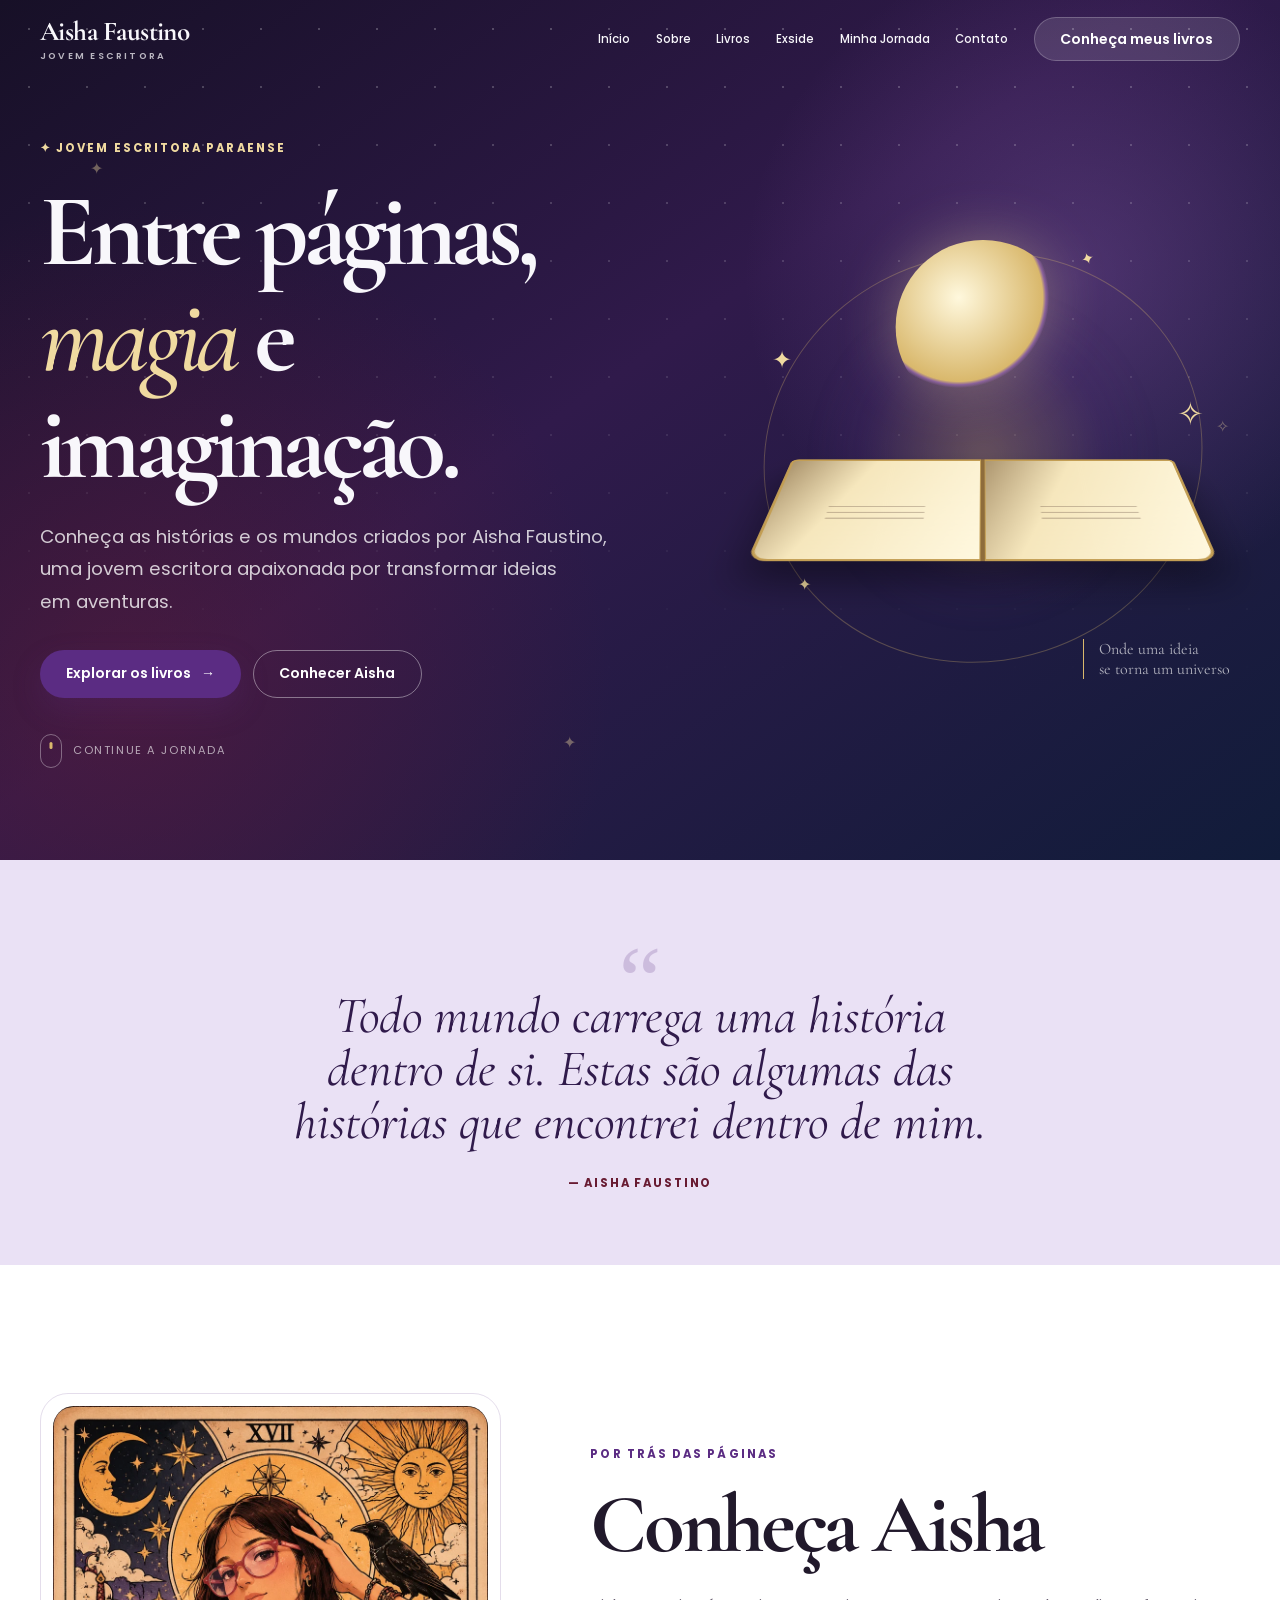
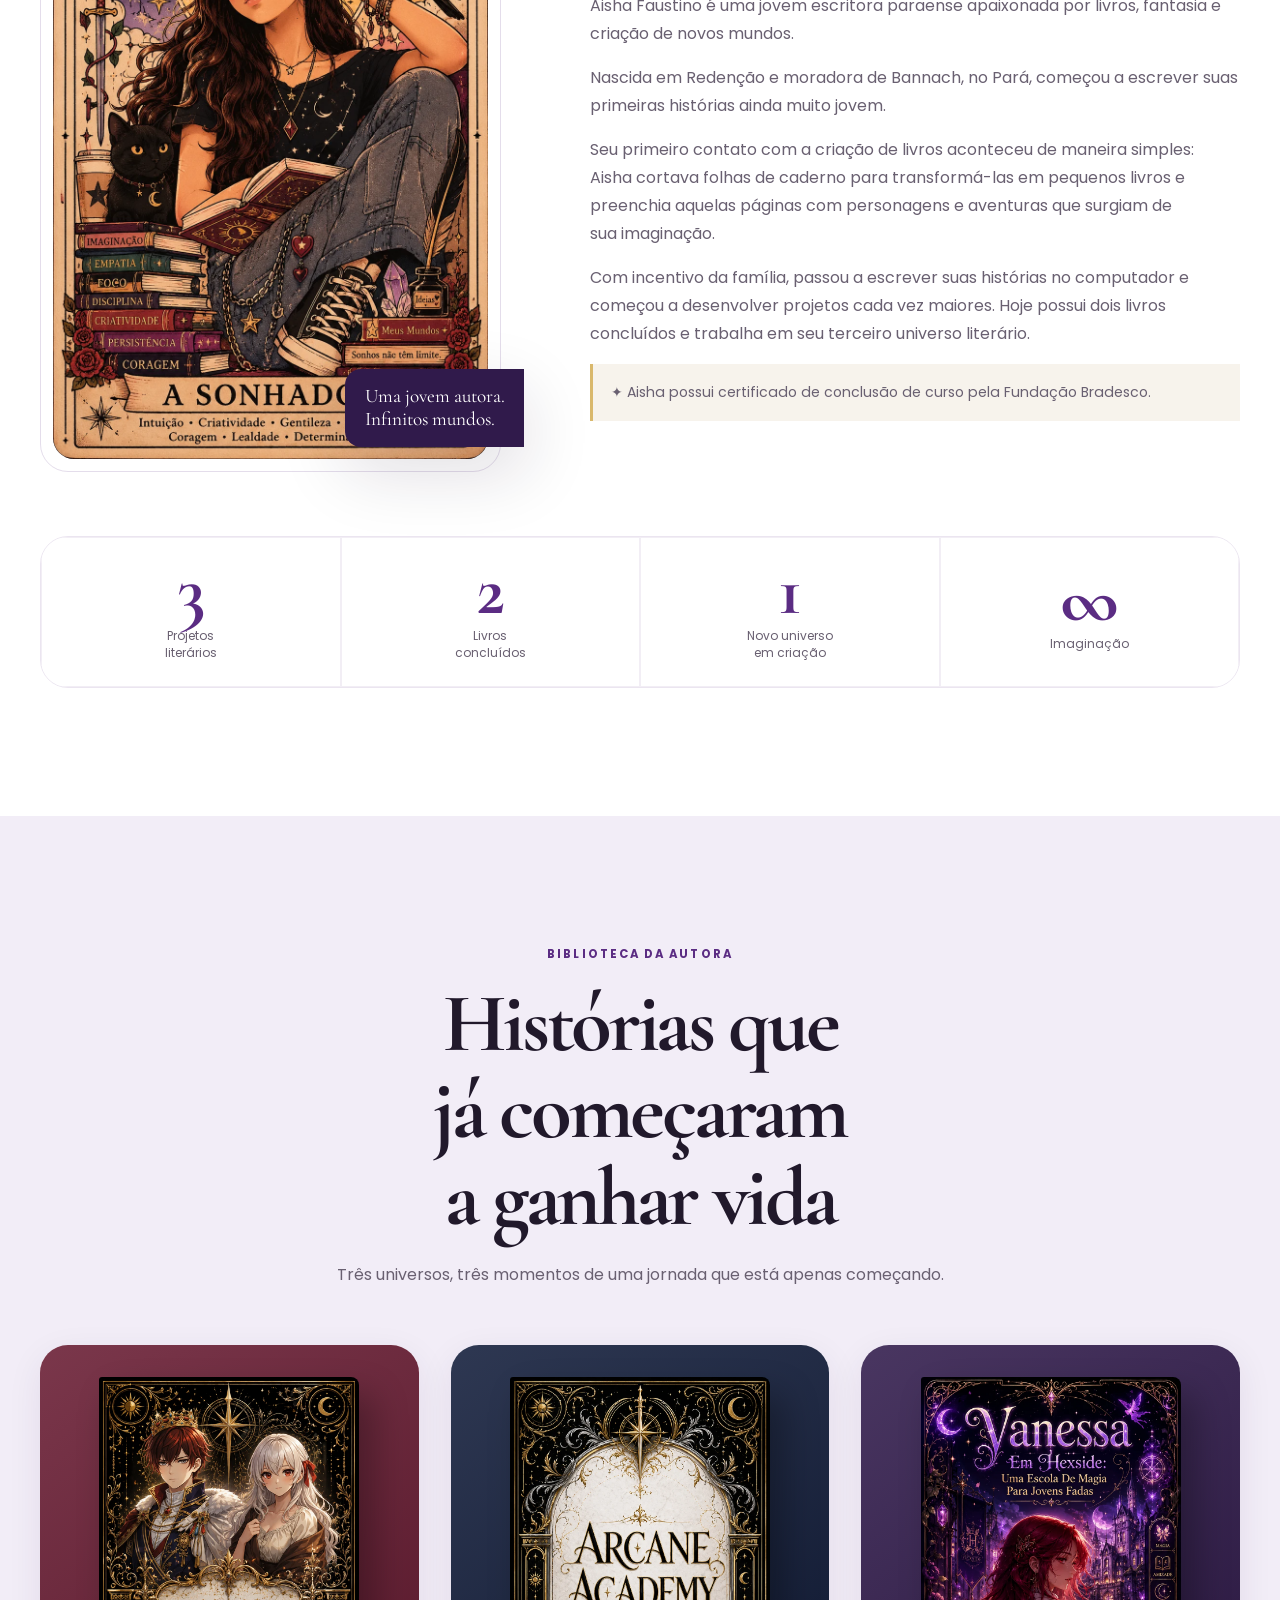
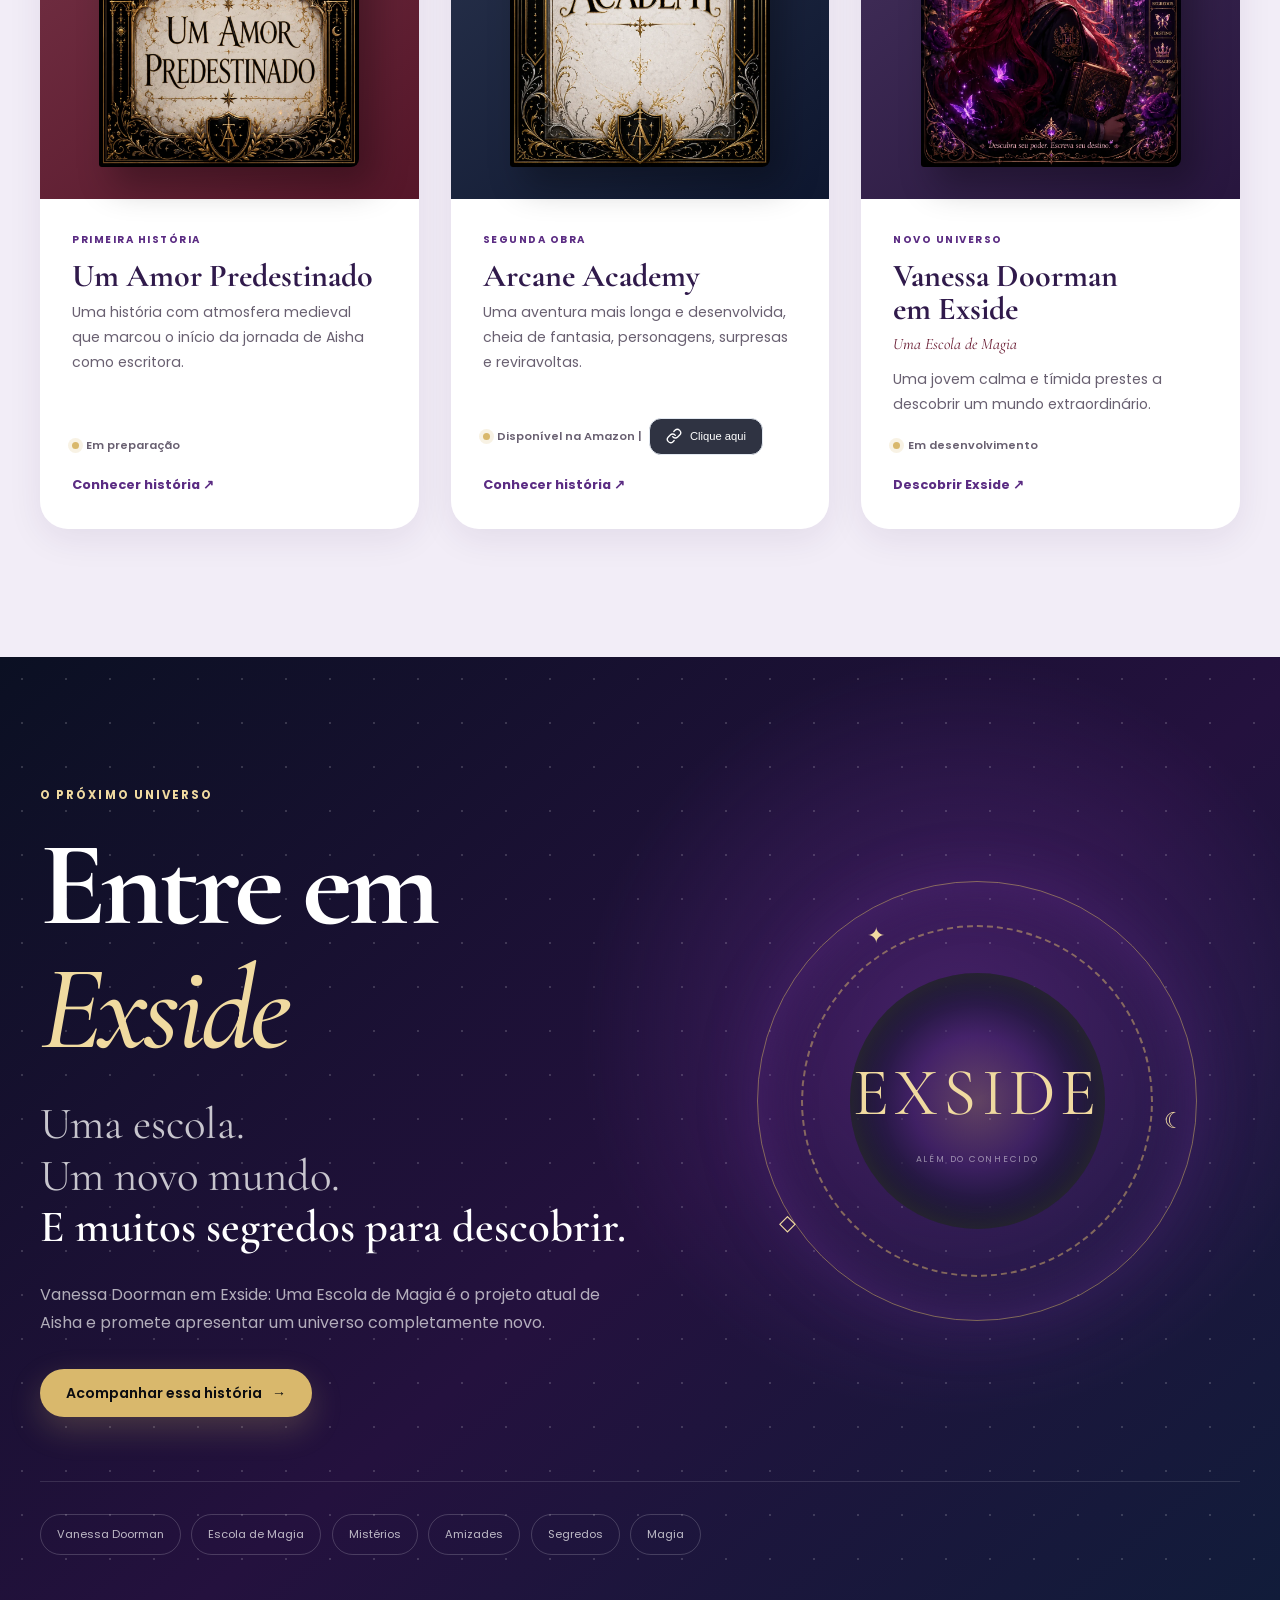
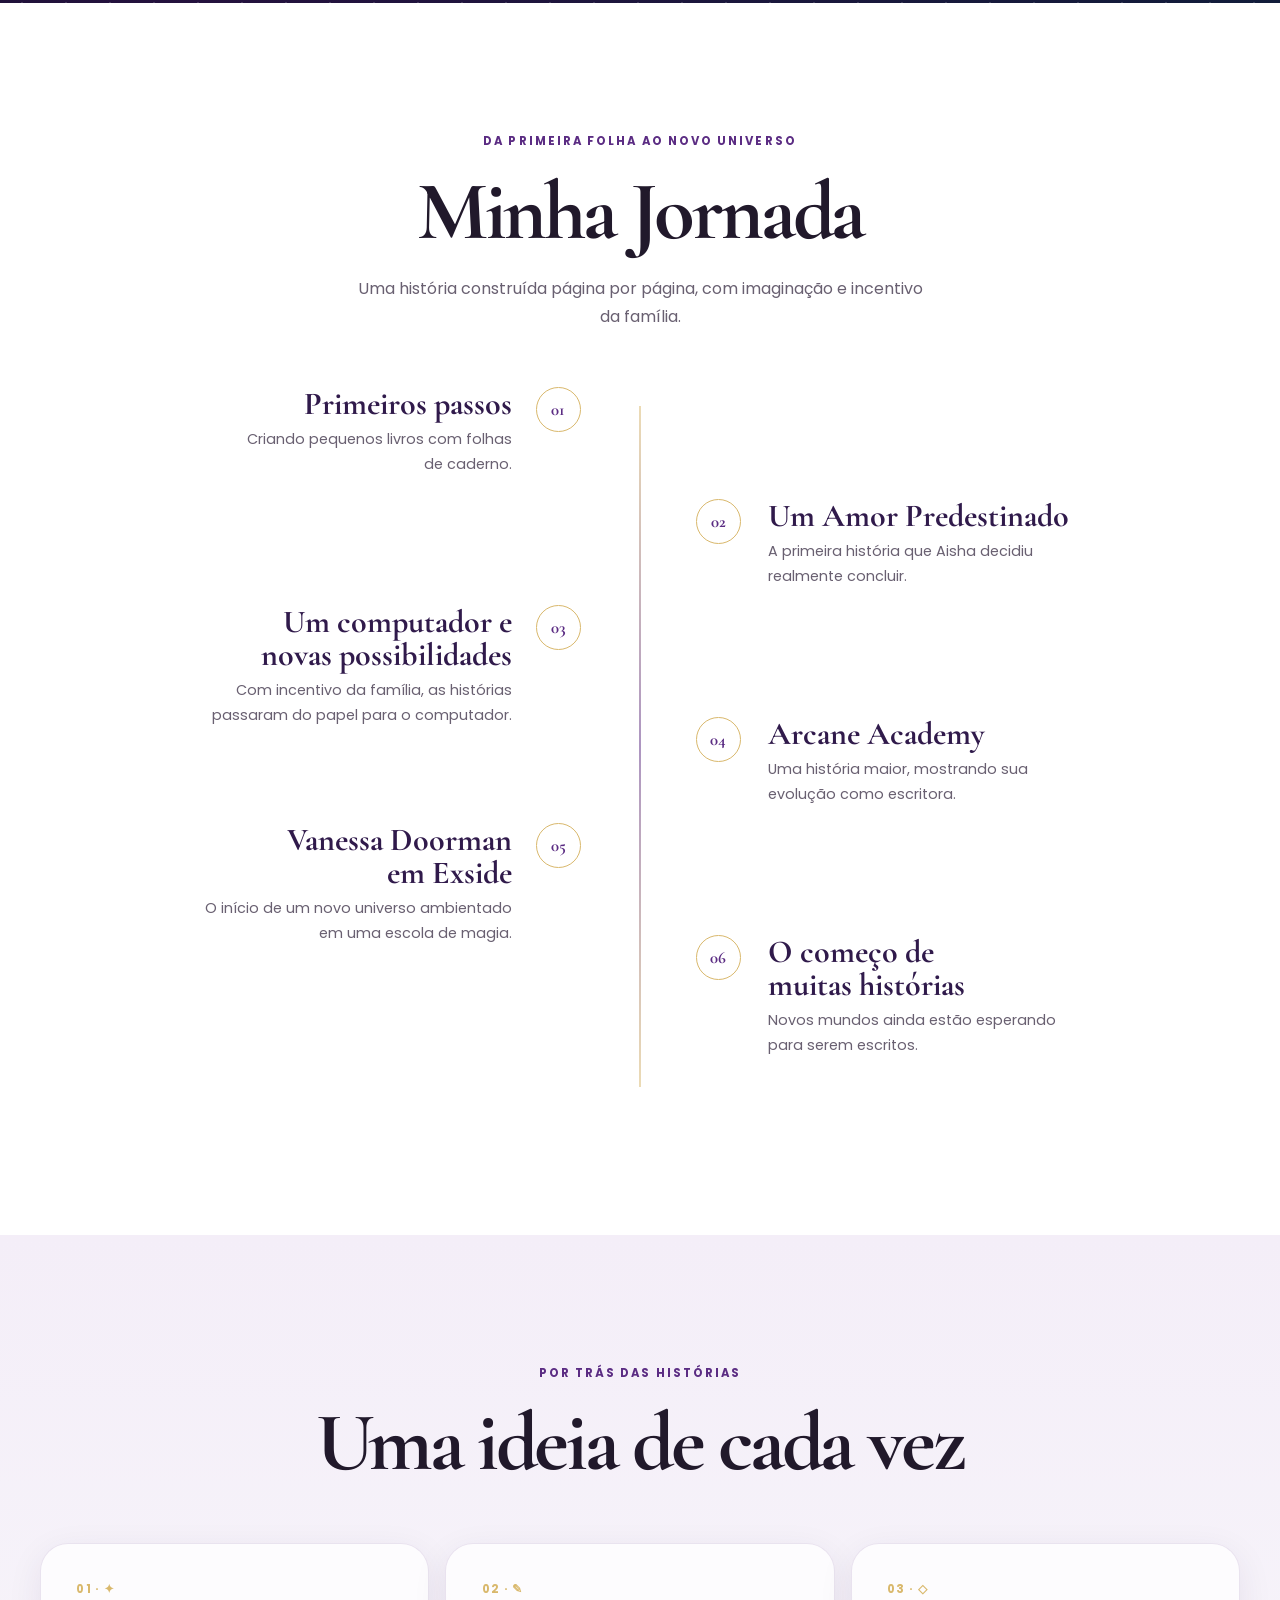
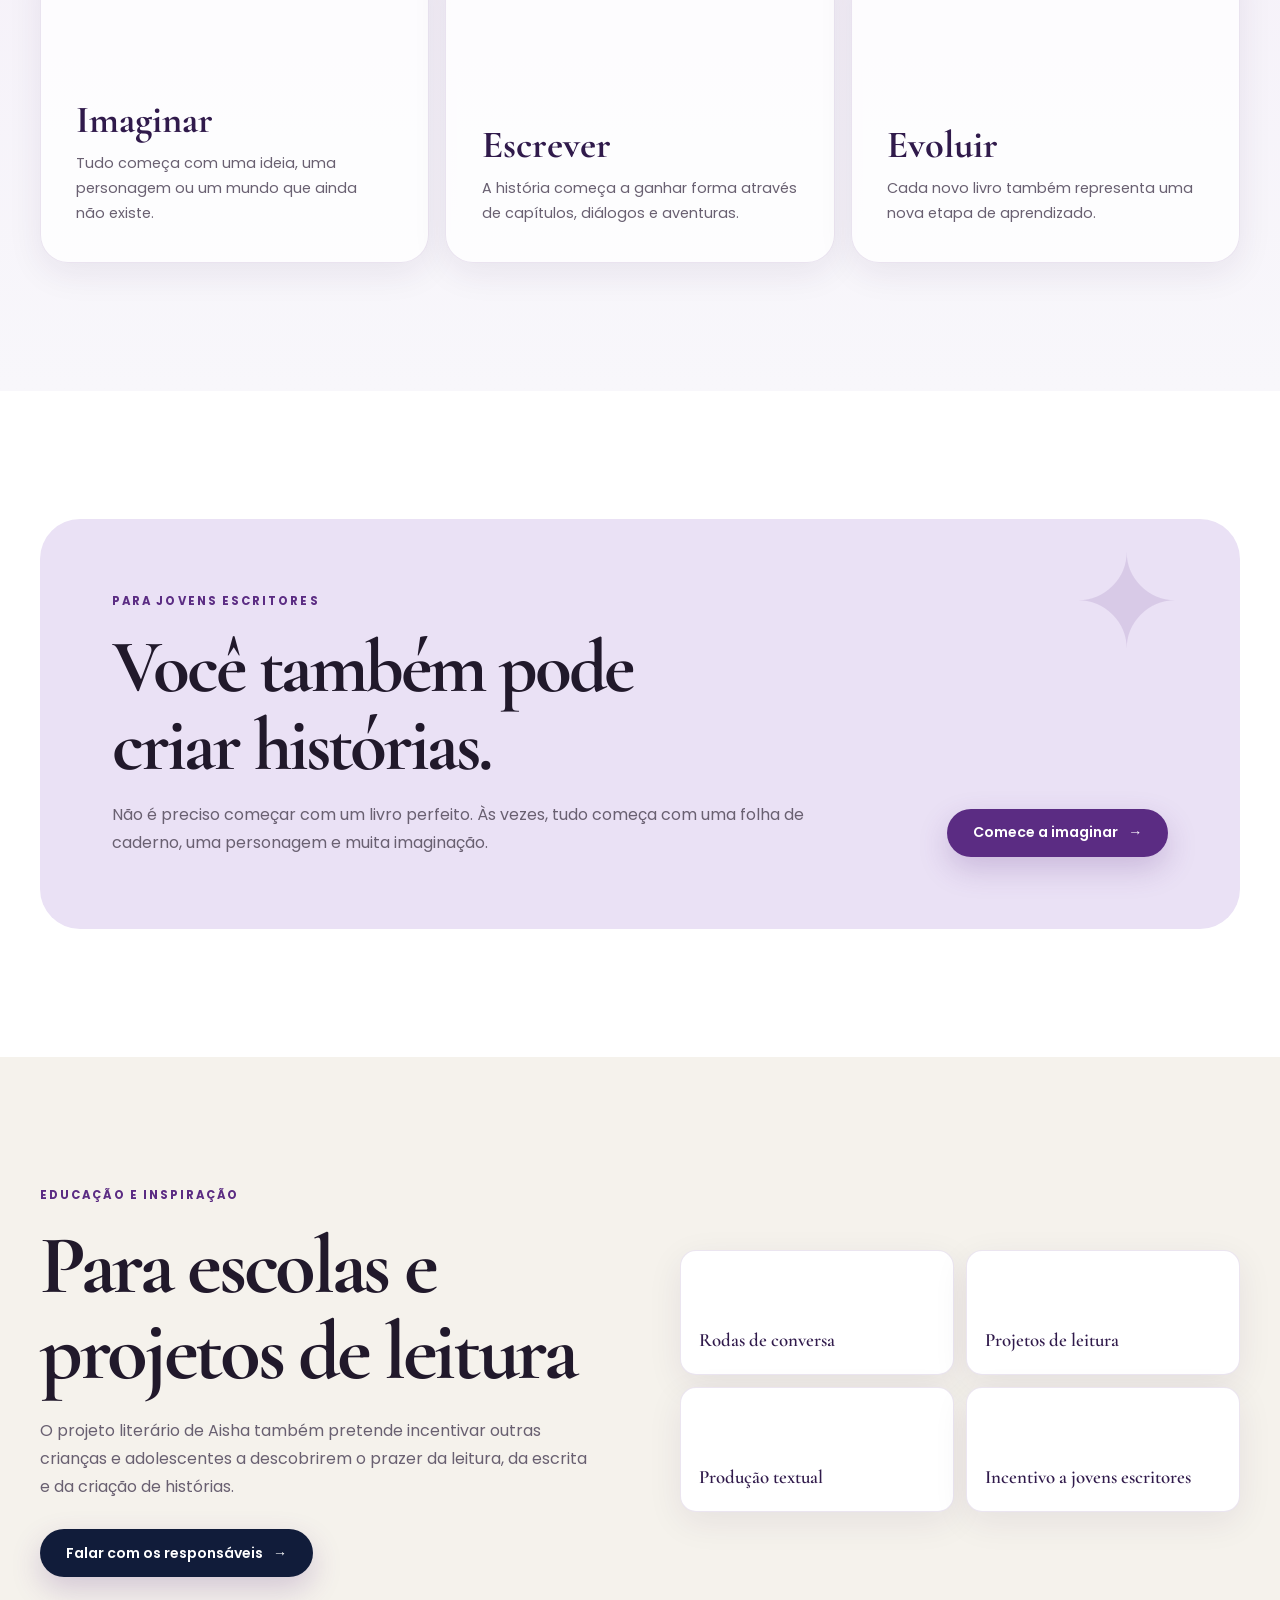
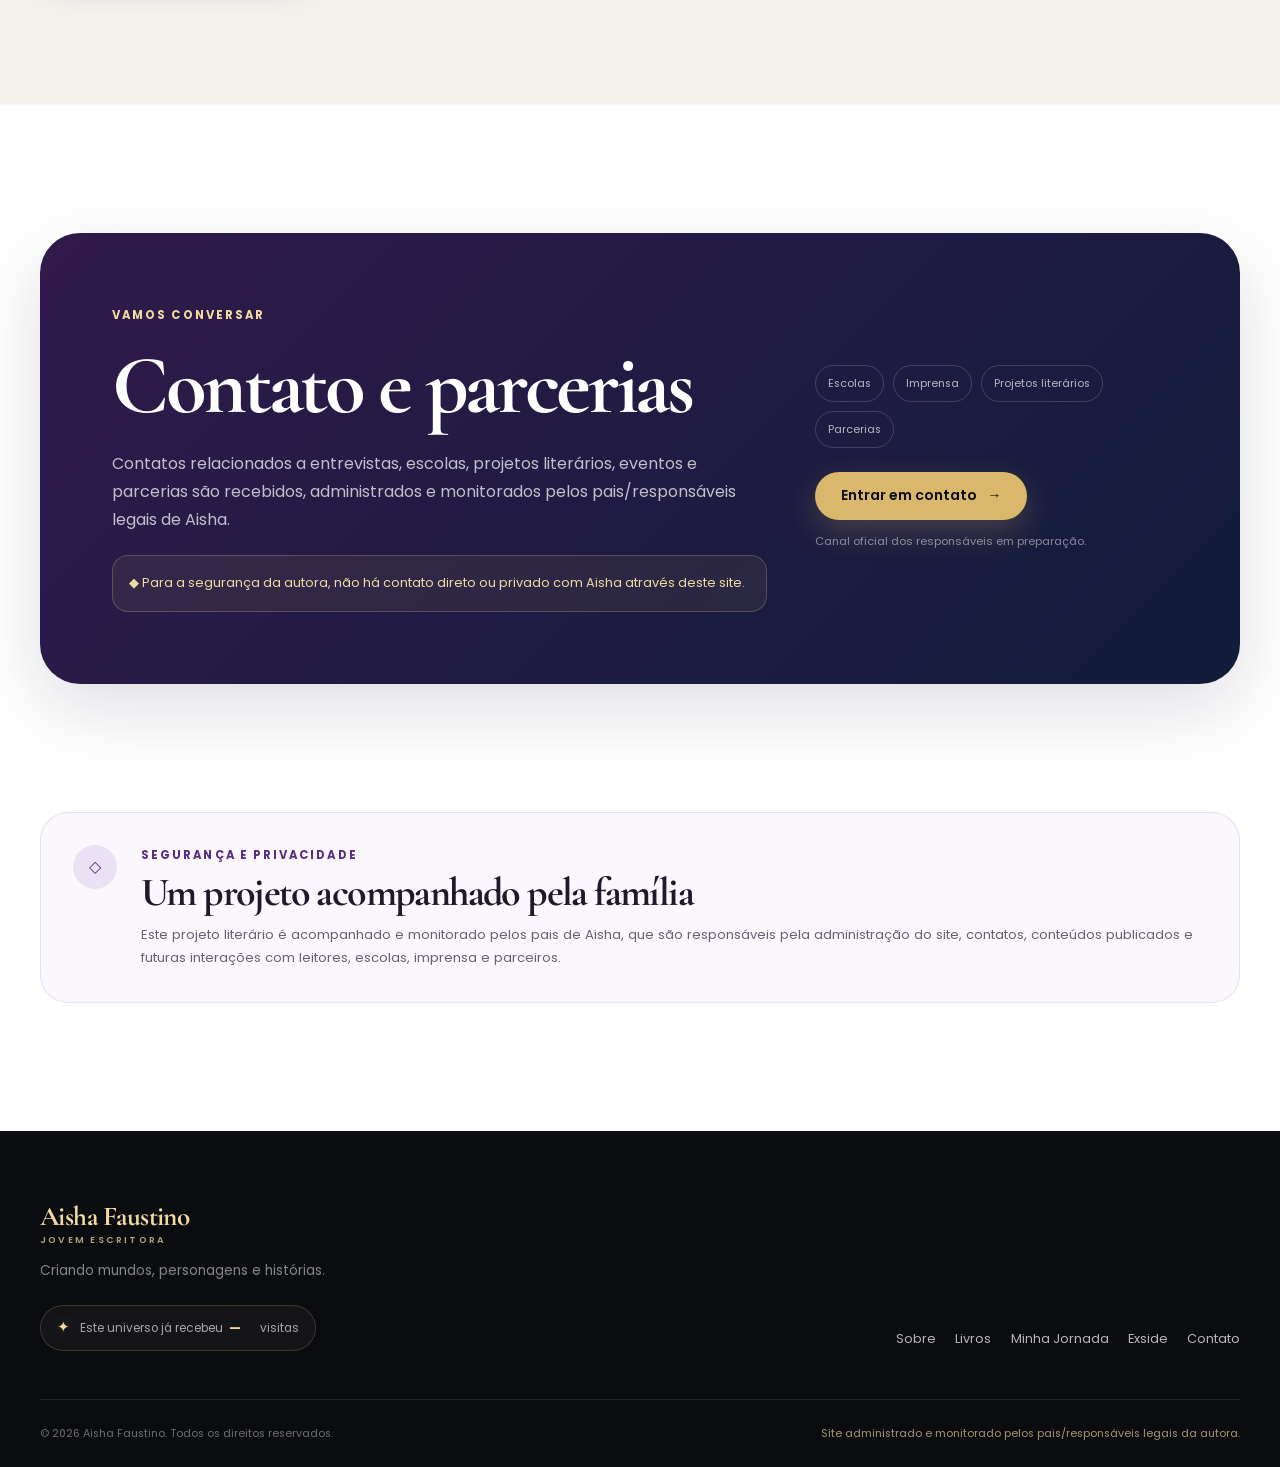
==== commit ecc7611d: "Add Link E-book na Amazon" ====
--- a/index.html
+++ b/index.html
@@ -477,7 +477,16 @@
 
                 <span class="status">
                   <i></i>
-                  Em preparação
+                  Disponível na Amazon | <a href="https://link.amazon/B0ef79gFA"
+  target="_self"
+  class="custom-button"
+  rel=""
+  aria-label="Clique aqui"
+>
+  <svg xmlns="http://www.w3.org/2000/svg" viewBox="0 0 24 24" width="16" height="16" fill="none" stroke="currentColor" stroke-width="2" stroke-linecap="round" stroke-linejoin="round"><path d="M10 13a5 5 0 0 0 7.54.54l3-3a5 5 0 0 0-7.07-7.07l-1.72 1.71"/><path d="M14 11a5 5 0 0 0-7.54-.54l-3 3a5 5 0 0 0 7.07 7.07l1.71-1.71"/></svg>
+  
+  Clique aqui
+</a>
                 </span>
 
                 <span class="text-link">
--- a/assets/css/main.css
+++ b/assets/css/main.css
@@ -1985,6 +1985,33 @@
   font-size: .8rem;
 }
 
+.custom-button {
+    
+      background-color: #2f3342;
+      color: #FFFFFF; 
+      font-family: Arial, system-ui, sans-serif;
+      text-decoration: none;
+      display: inline-flex;
+      align-items: center;
+      gap: 0.5rem;
+      padding: 0.5rem 1rem;
+      border-radius: 12px;
+      cursor: pointer;
+      font-weight: normal;
+      border: 1px solid #E2E8F0;
+    
+  }
+
+  .custom-button:hover {
+    
+        color: #FFFFFF;
+        box-shadow: 0 4px 6px rgba(0, 0, 0, 0.1);
+        filter: brightness(110%);
+       transform: scale(0.95); 
+        transition: all 0.3s ease;
+      
+  }
+
 .site-footer nav a:hover {
   color:
     var(--color-gold-light);
